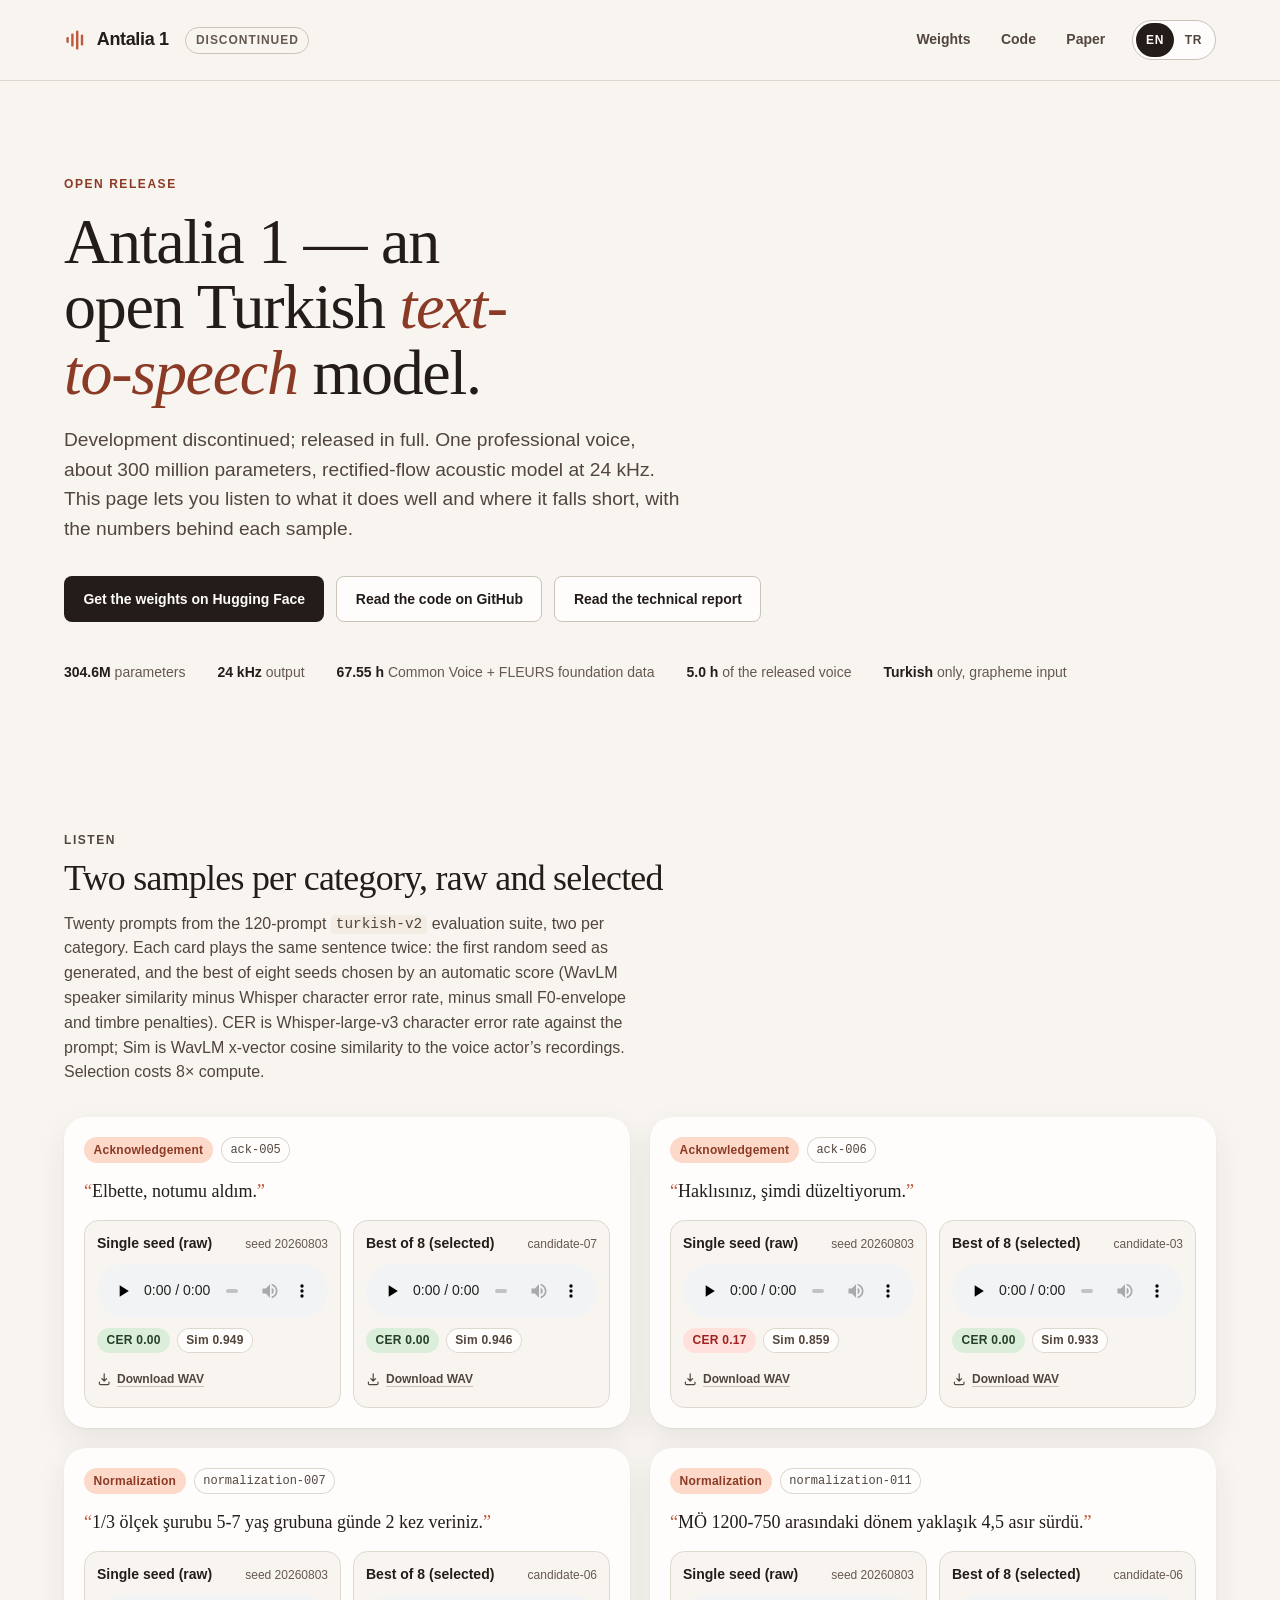
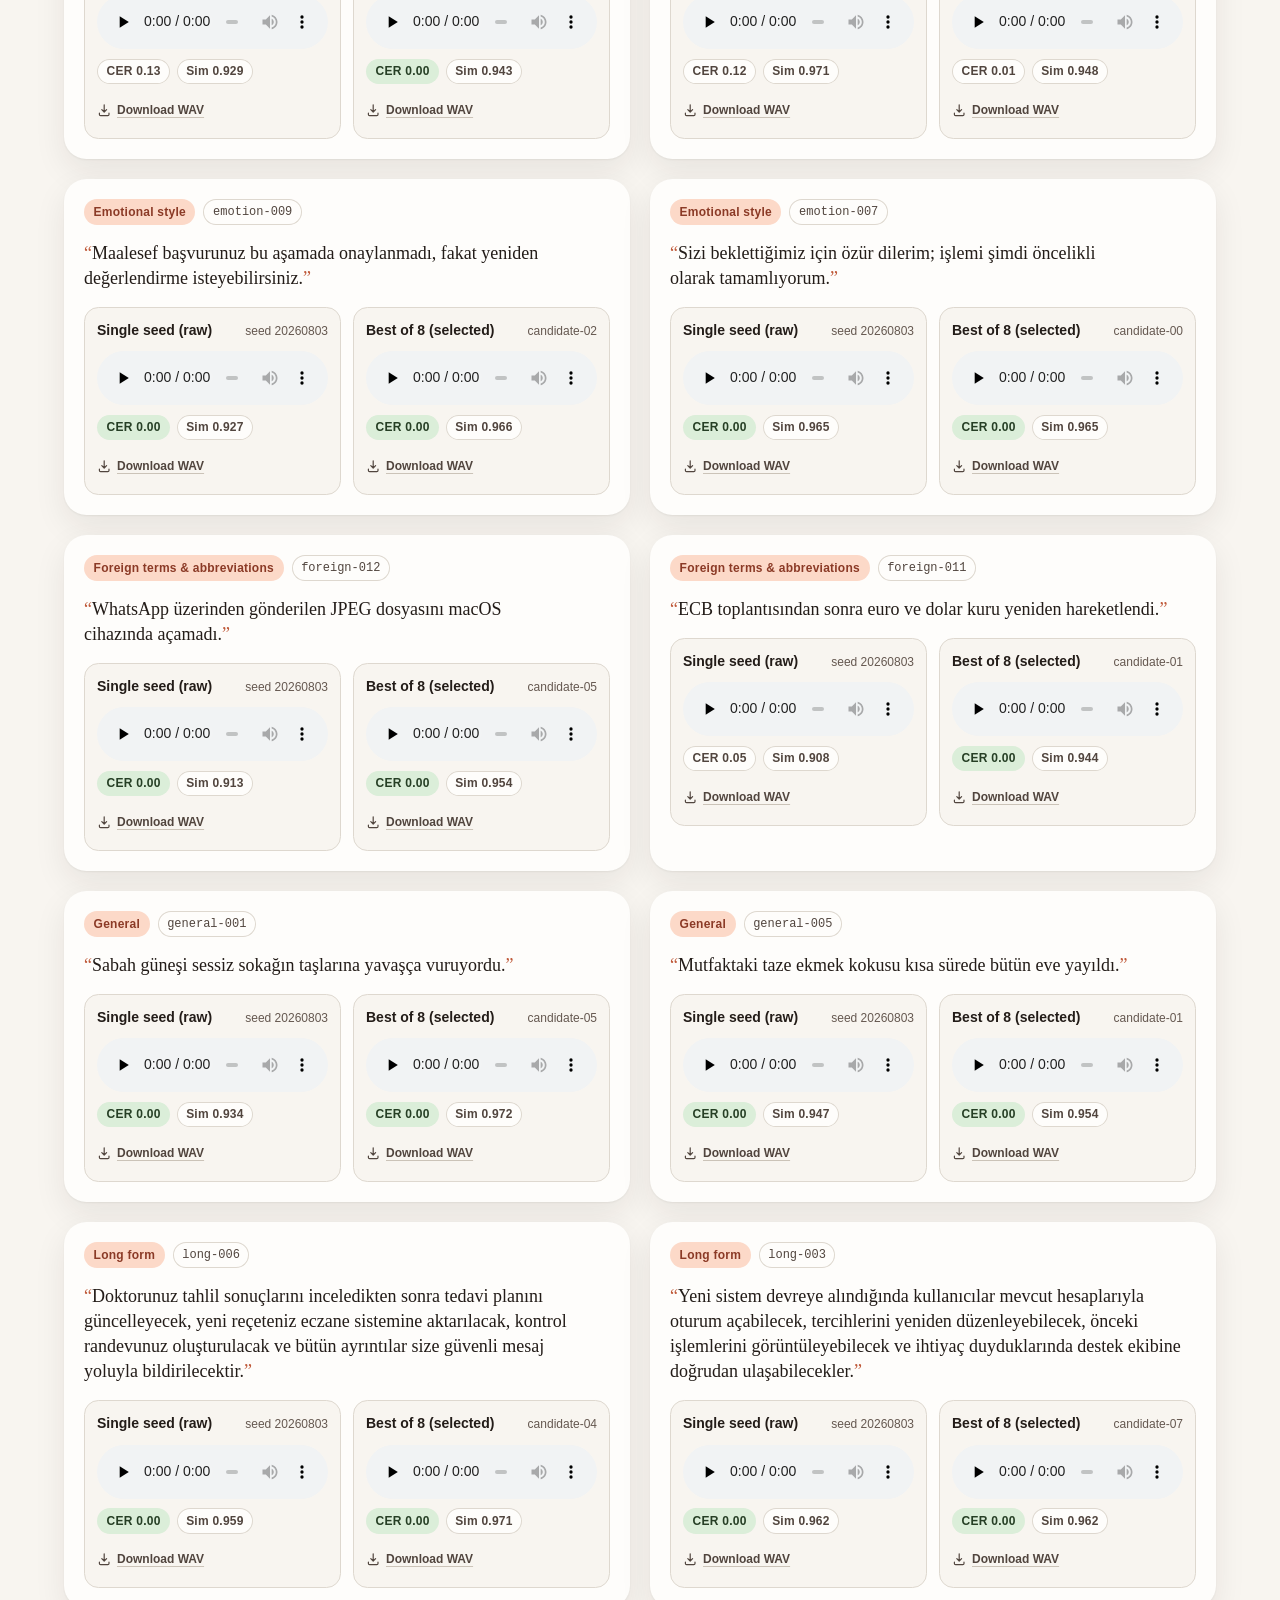
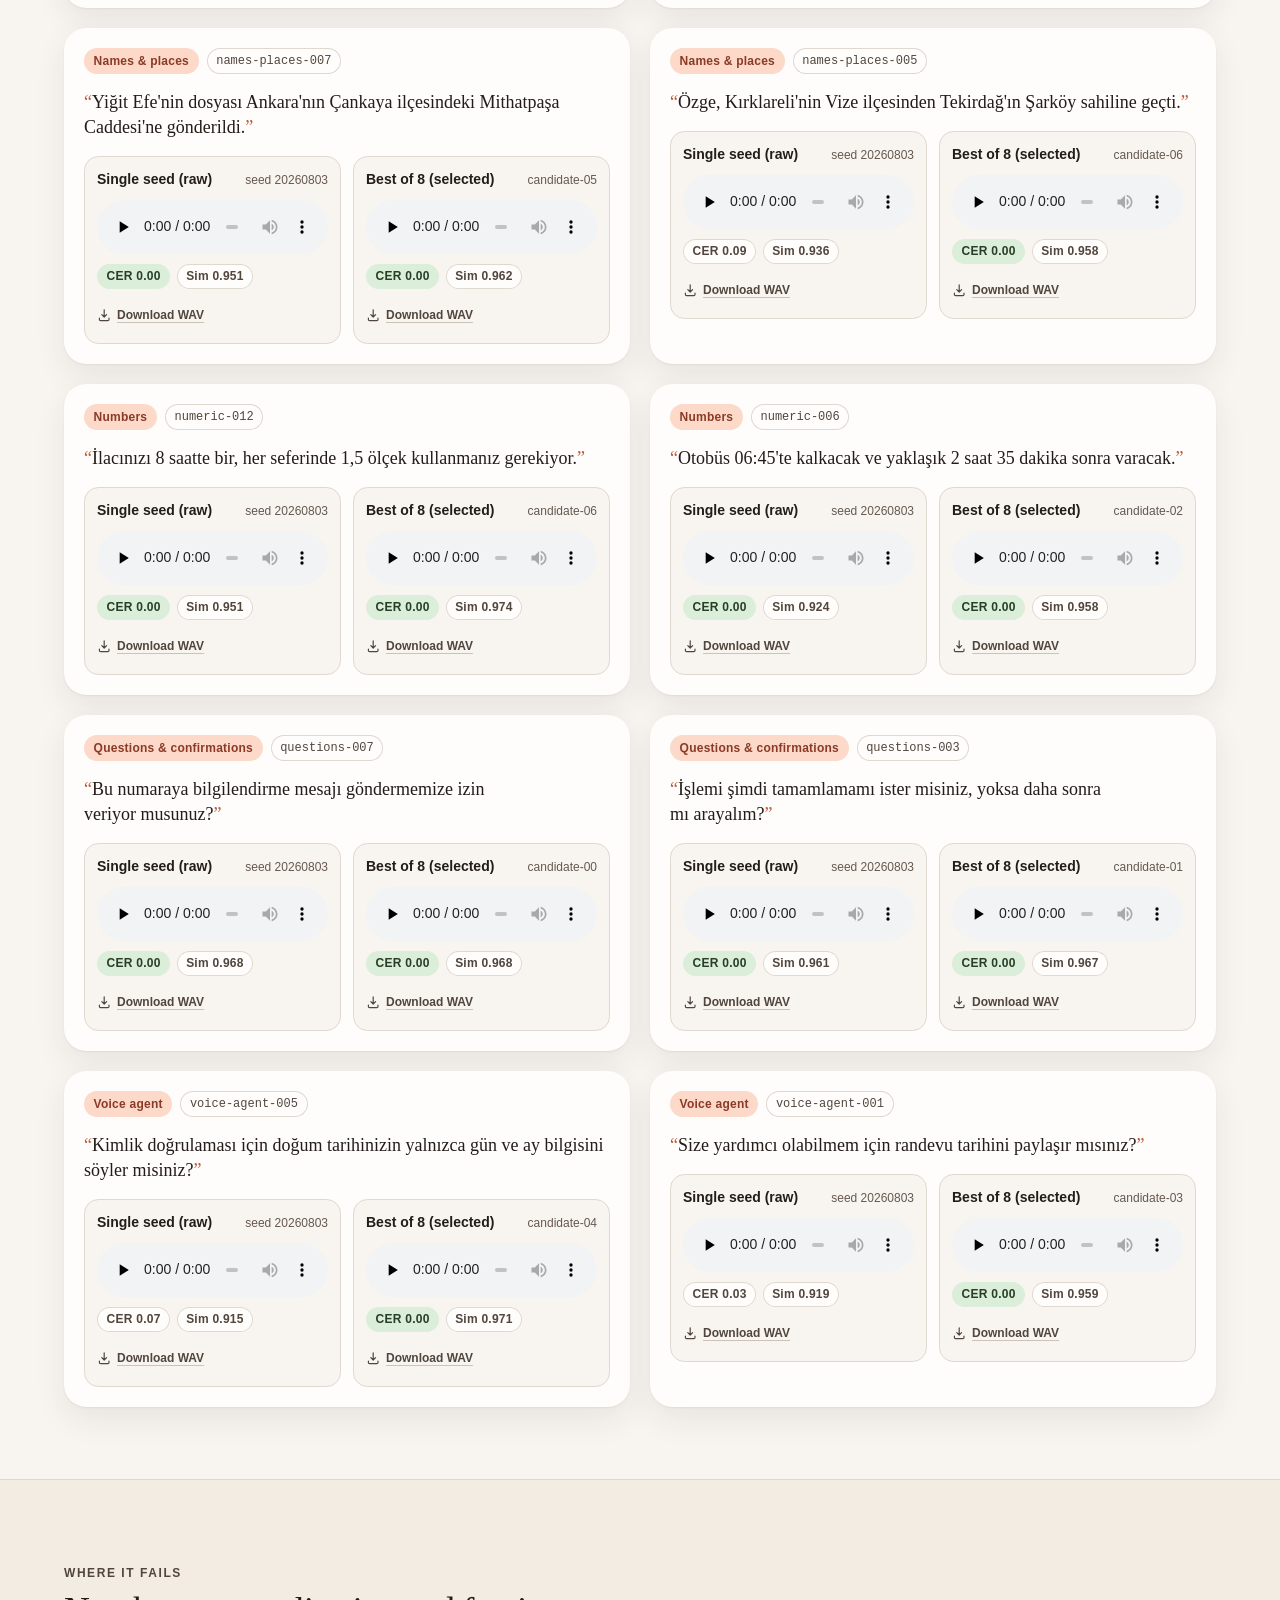
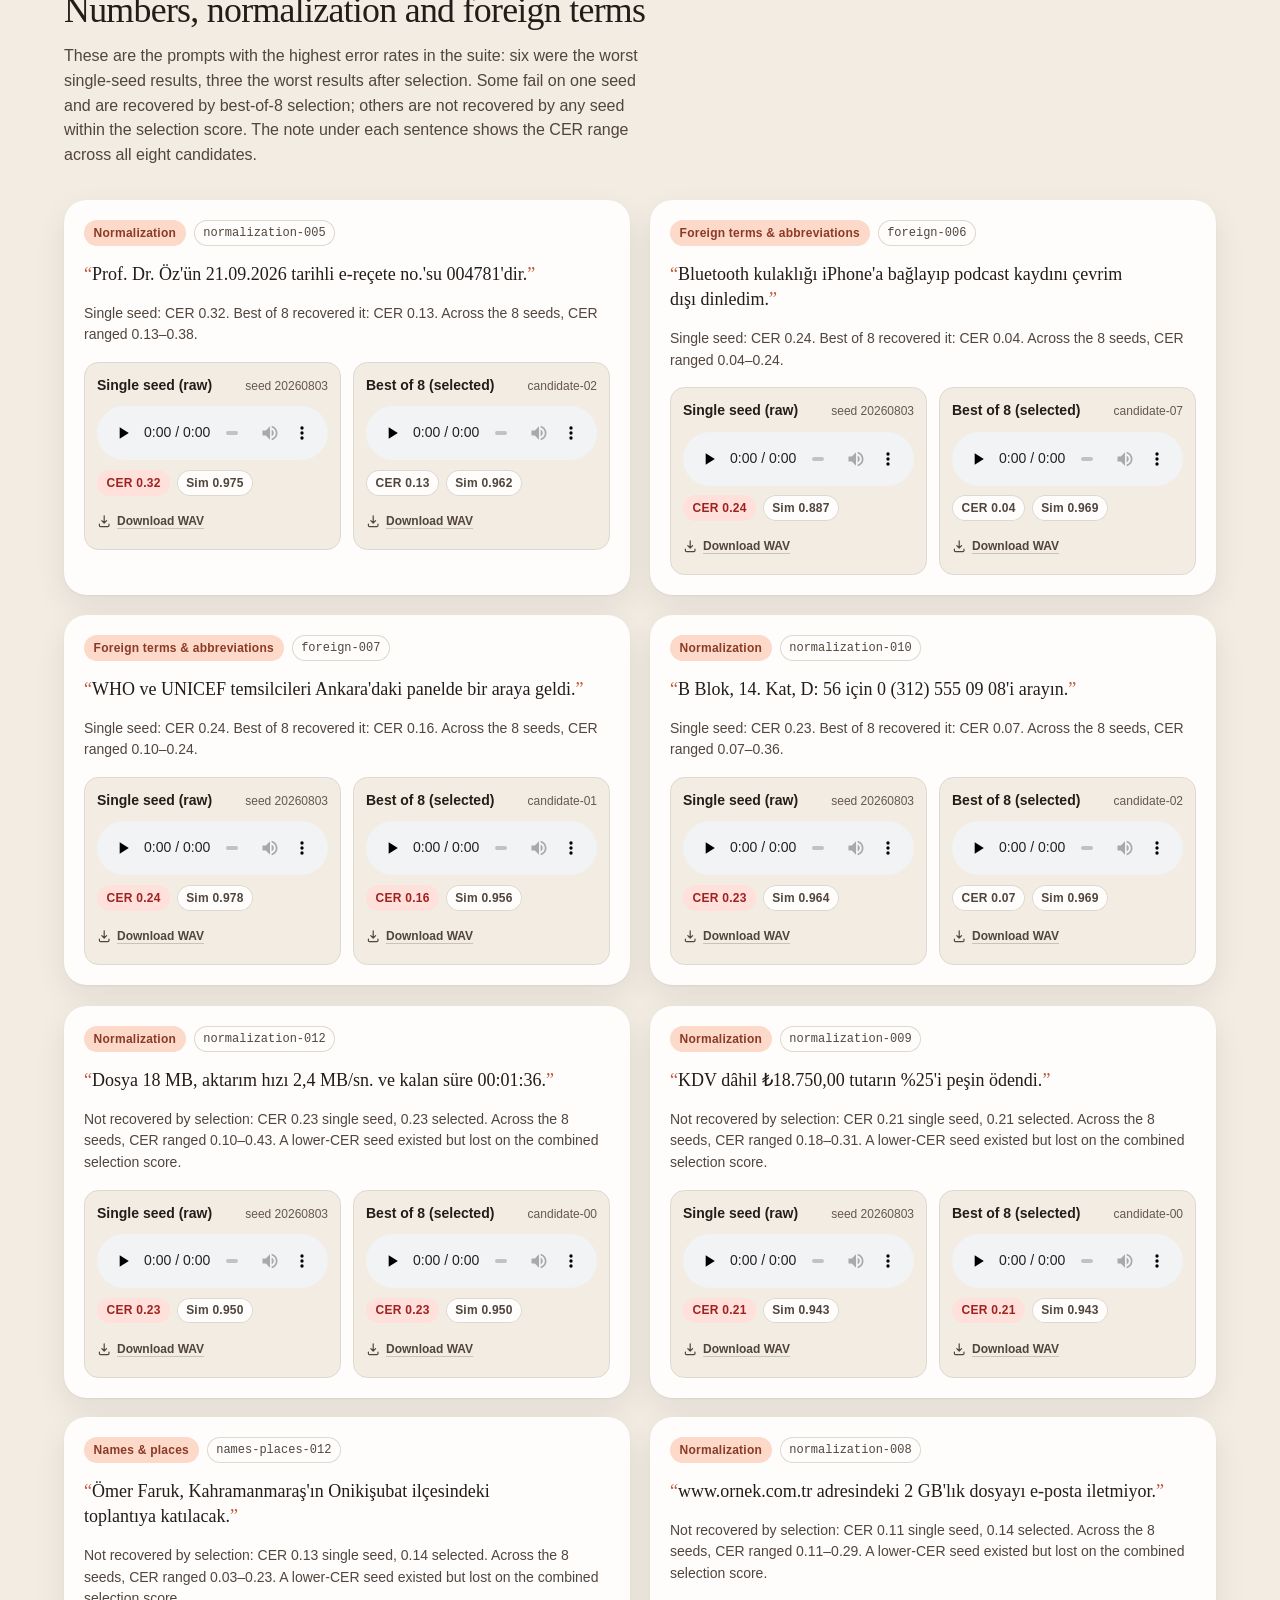
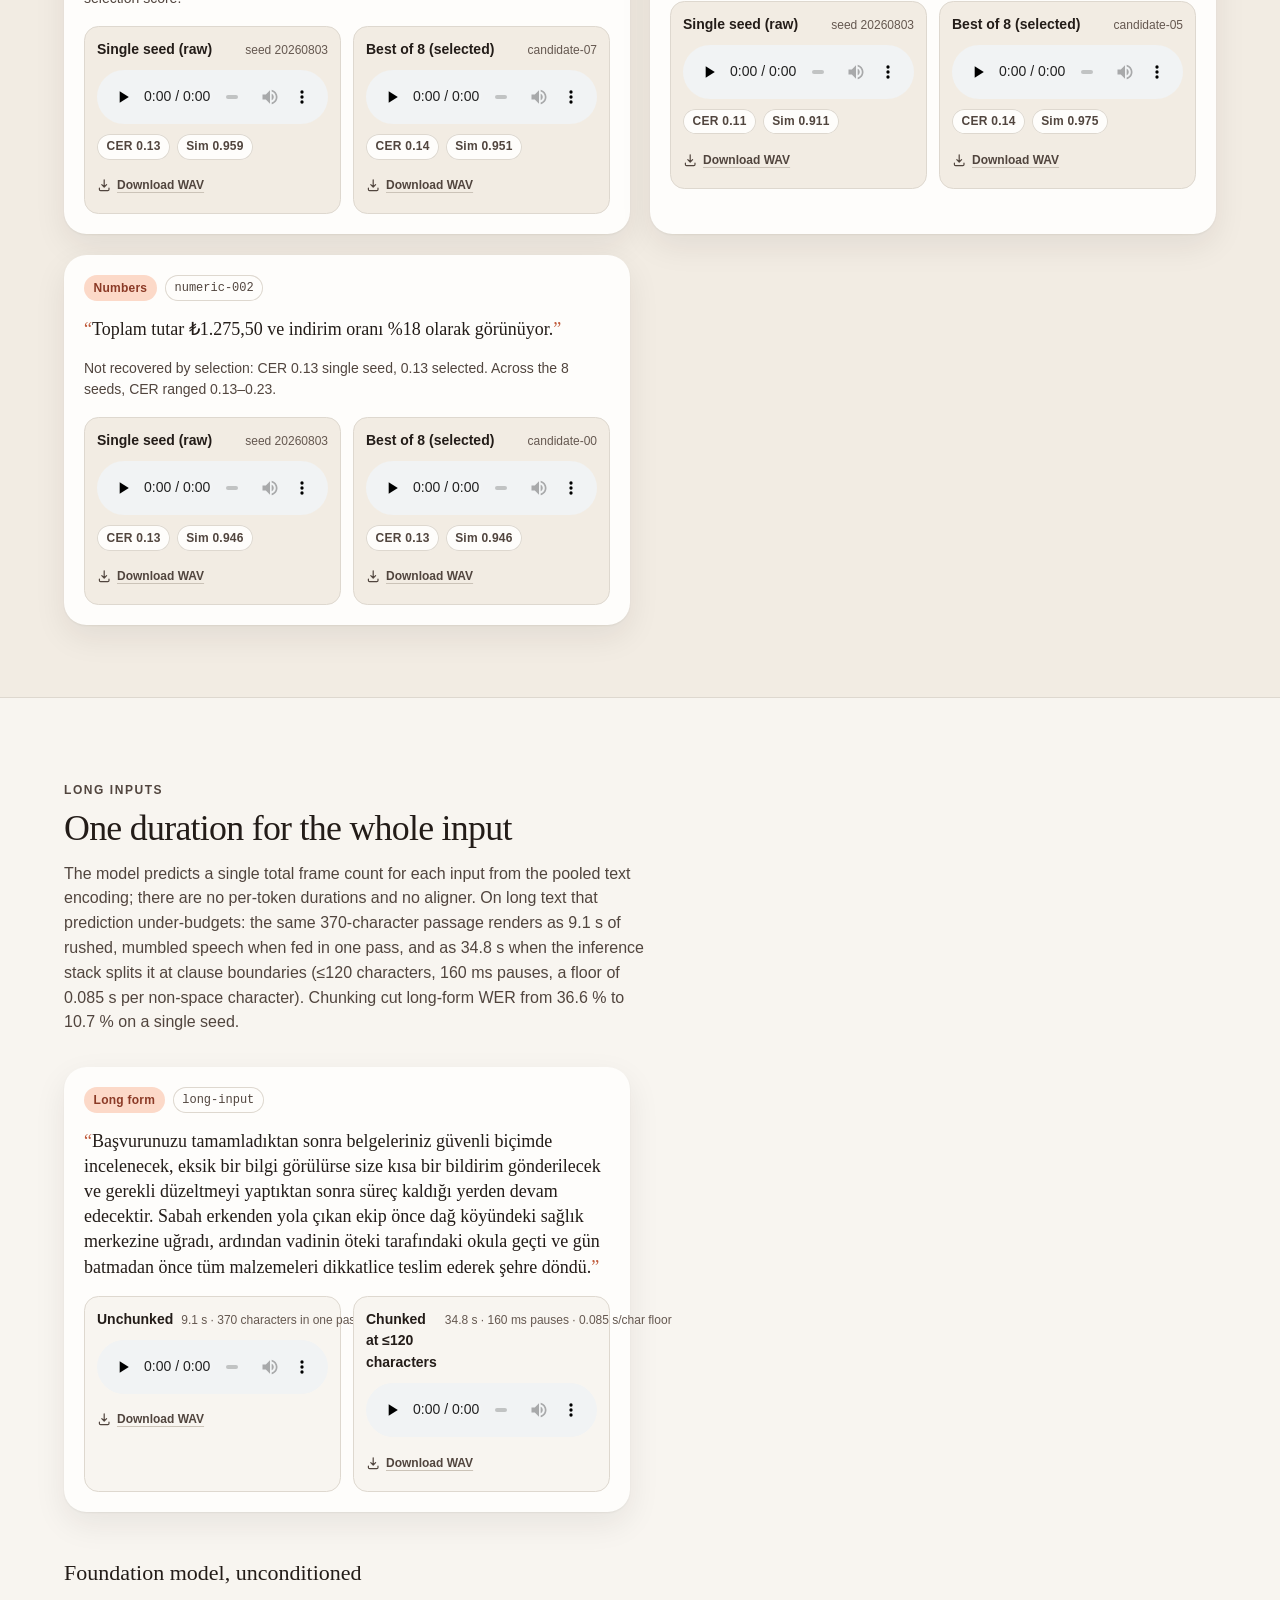
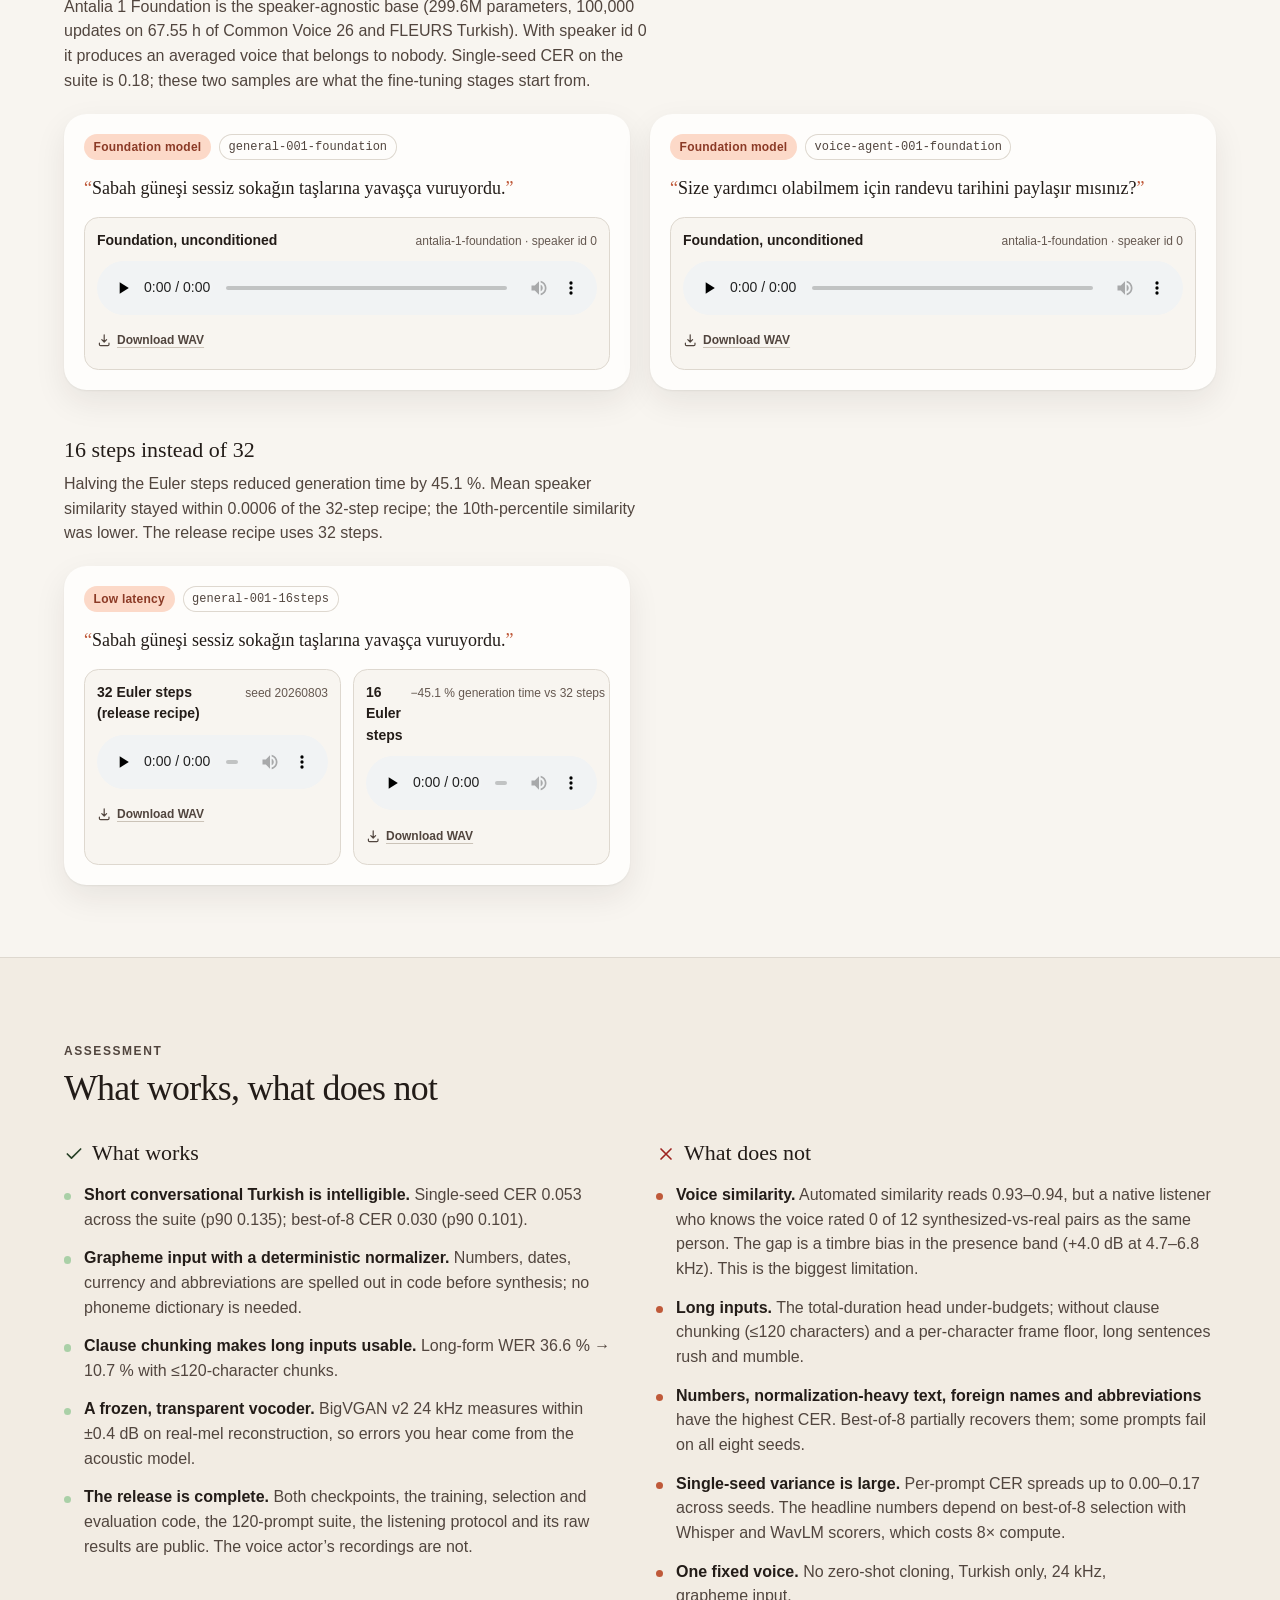
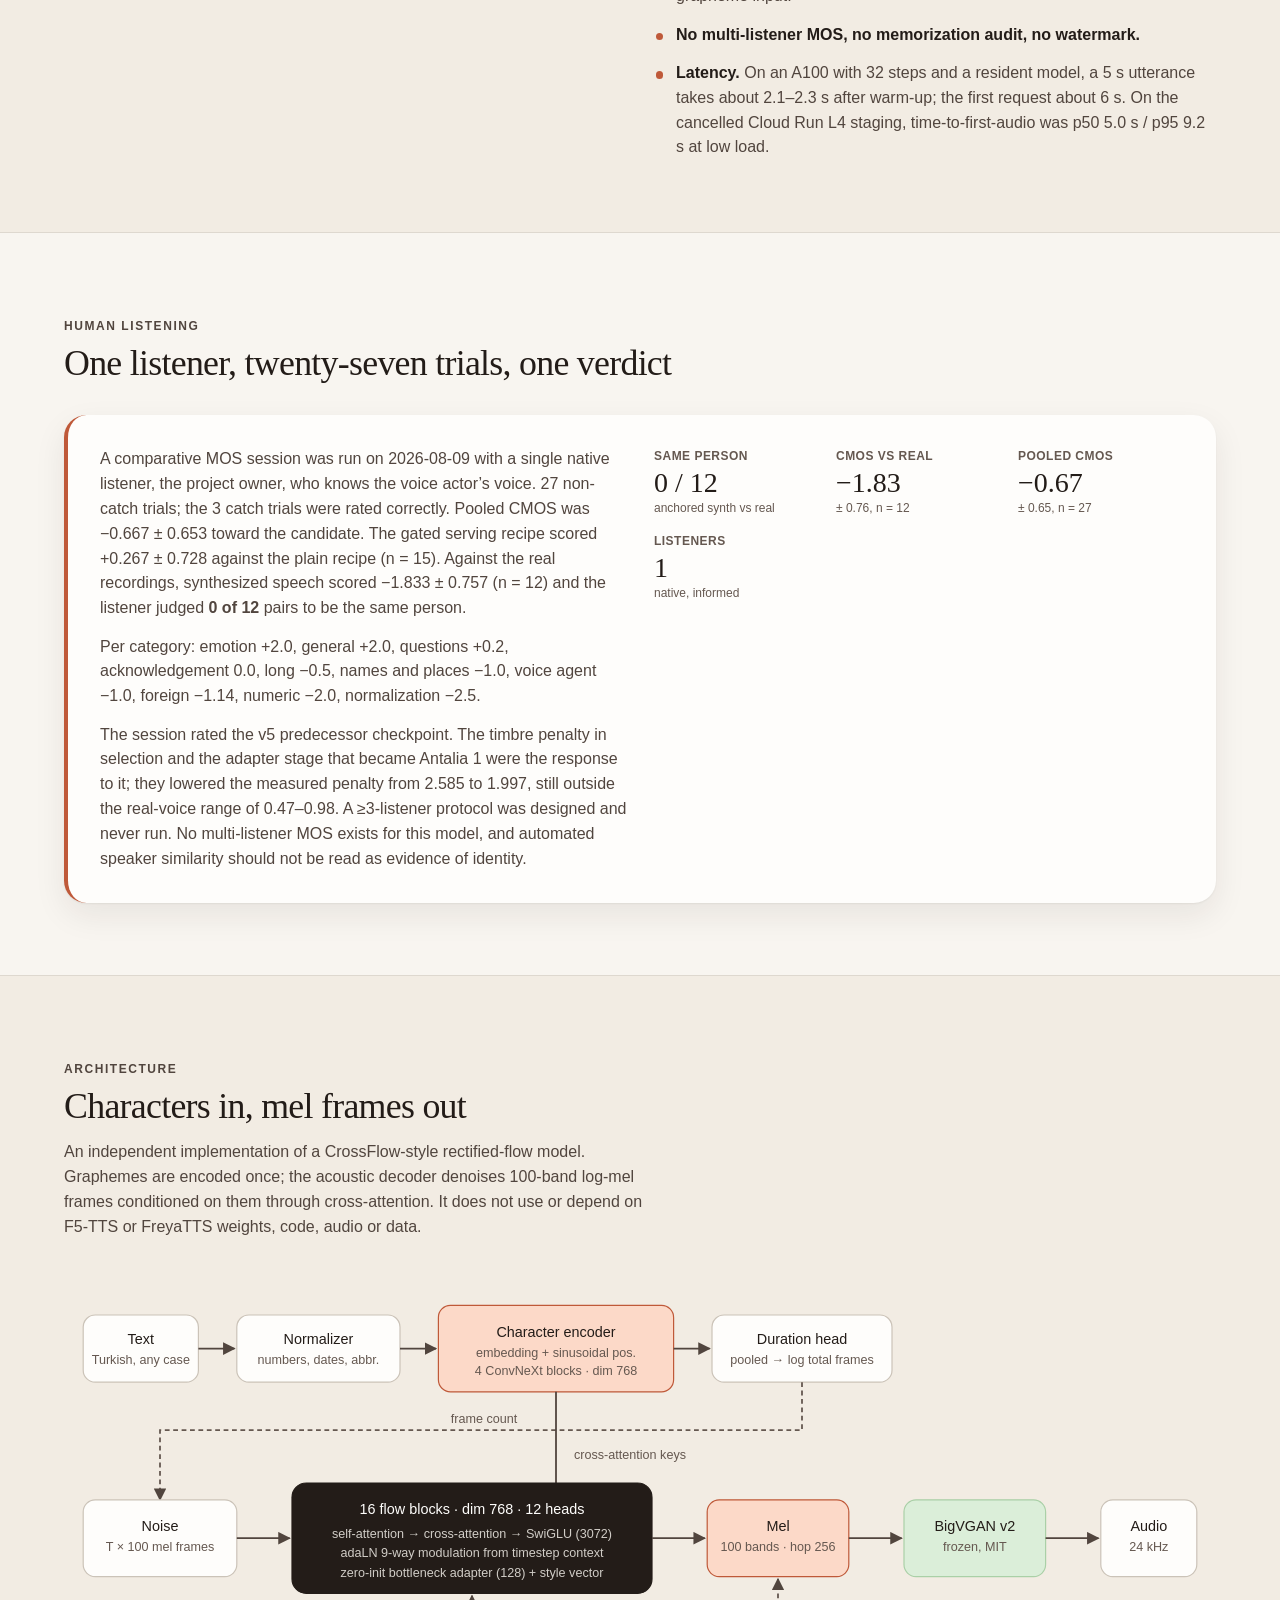
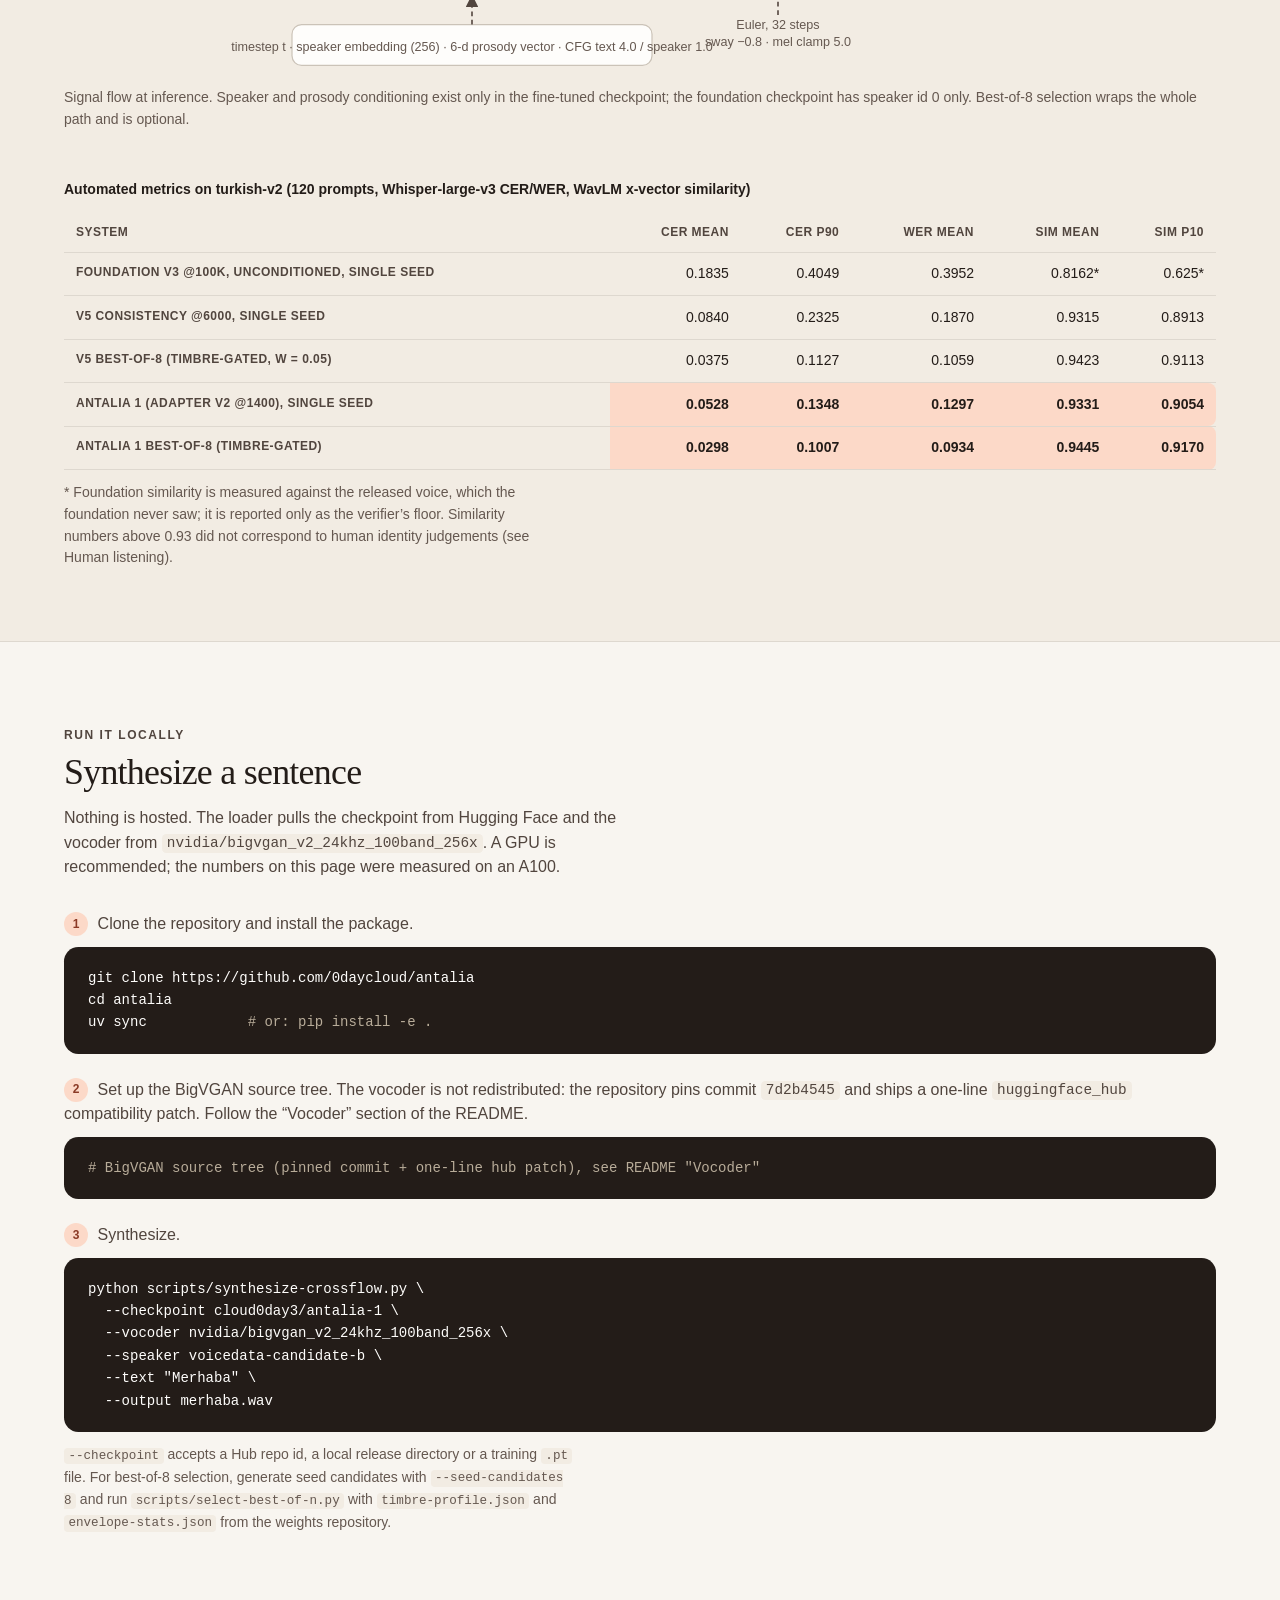
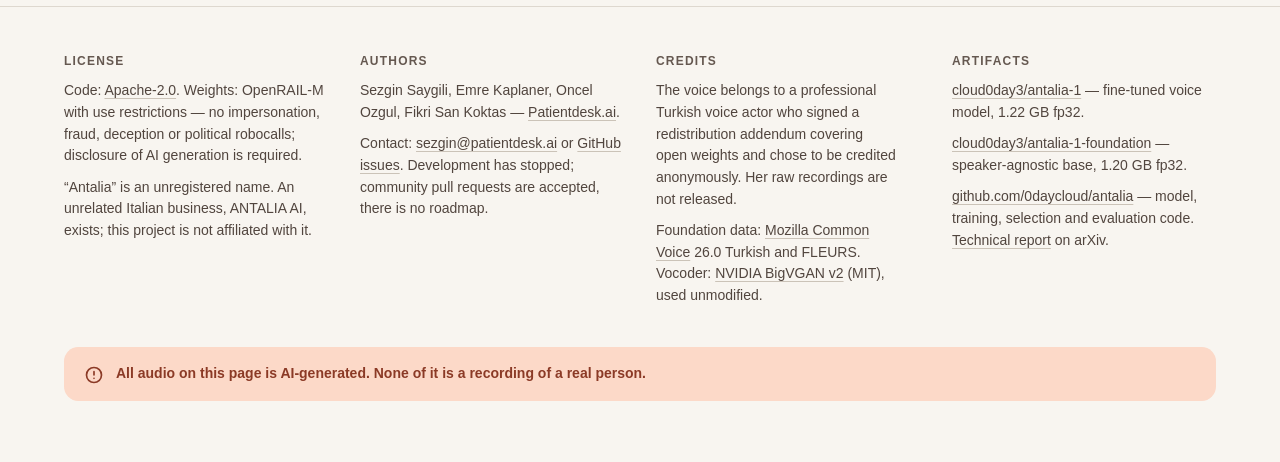
==== site/index.html @ 6d416318 "Add sample gallery site and Pages deployment Static page (English and Turkish) pairing each prompt's" ====
<!doctype html>
<html lang="en">
<head>
  <meta charset="utf-8">
  <meta name="viewport" content="width=device-width, initial-scale=1">
  <meta name="color-scheme" content="light">
  <meta name="theme-color" content="#f6f3ee">
  <title>Antalia 1 — an open Turkish text-to-speech model</title>
  <meta name="description" content="Antalia 1 is an open, single-voice Turkish text-to-speech model (~300M parameters, rectified flow, 24 kHz). Development is discontinued; weights, code and evaluation are released in full.">
  <link rel="alternate" hreflang="en" href="./">
  <link rel="alternate" hreflang="tr" href="tr/">
  <link rel="icon" href="data:image/svg+xml,%3Csvg xmlns='http://www.w3.org/2000/svg' viewBox='0 0 40 40'%3E%3Crect x='4' y='15' width='4' height='10' rx='2' fill='%23a85a3a'/%3E%3Crect x='12' y='9' width='4' height='22' rx='2' fill='%23a85a3a'/%3E%3Crect x='20' y='4' width='4' height='32' rx='2' fill='%23a85a3a'/%3E%3Crect x='28' y='11' width='4' height='18' rx='2' fill='%23a85a3a'/%3E%3C/svg%3E">
  <link rel="stylesheet" href="styles.css">
</head>
<body>
  <a class="skip-link" href="#main">Skip to content</a>

  <header class="site-header">
    <div class="shell header-inner">
      <a class="brand" href="./" aria-label="Antalia 1, home">
        <svg viewBox="0 0 40 40" fill="none" aria-hidden="true">
          <rect x="4" y="15" width="4" height="10" rx="2" fill="currentColor"/>
          <rect x="12" y="9" width="4" height="22" rx="2" fill="currentColor"/>
          <rect x="20" y="4" width="4" height="32" rx="2" fill="currentColor"/>
          <rect x="28" y="11" width="4" height="18" rx="2" fill="currentColor"/>
        </svg>
        <span>Antalia 1</span>
        <span class="brand-status">Discontinued</span>
      </a>
      <nav class="site-nav" aria-label="Project links">
        <a href="https://huggingface.co/cloud0day3/antalia-1">Weights</a>
        <a href="https://github.com/0daycloud/antalia">Code</a>
        <a href="https://arxiv.org/abs/TODO">Paper</a>
        <div class="lang-switch" aria-label="Language">
          <span aria-current="page" lang="en">EN</span>
          <a href="tr/" lang="tr" hreflang="tr" aria-label="Türkçe">TR</a>
        </div>
      </nav>
    </div>
  </header>

  <main id="main" data-gallery="gallery.json" data-audio-base="audio/" data-lang="en">

    <section class="hero shell" aria-labelledby="hero-title">
      <p class="eyebrow">Open release</p>
      <h1 id="hero-title">Antalia 1 — an open Turkish <em>text-to-speech</em> model.</h1>
      <p class="lede">Development discontinued; released in full. One professional voice, about 300 million parameters, rectified-flow acoustic model at 24 kHz. This page lets you listen to what it does well and where it falls short, with the numbers behind each sample.</p>
      <div class="button-row">
        <a class="button button--dark" href="https://huggingface.co/cloud0day3/antalia-1">Get the weights on Hugging Face</a>
        <a class="button button--ghost" href="https://github.com/0daycloud/antalia">Read the code on GitHub</a>
        <a class="button button--ghost" href="https://arxiv.org/abs/TODO">Read the technical report</a>
      </div>
      <ul class="hero-facts" aria-label="Key facts">
        <li><strong>304.6M</strong> parameters</li>
        <li><strong>24 kHz</strong> output</li>
        <li><strong>67.55 h</strong> Common Voice + FLEURS foundation data</li>
        <li><strong>5.0 h</strong> of the released voice</li>
        <li><strong>Turkish</strong> only, grapheme input</li>
      </ul>
    </section>

    <section class="section" id="listen" aria-labelledby="listen-title">
      <div class="shell">
        <div class="section-head">
          <p class="eyebrow">Listen</p>
          <h2 id="listen-title">Two samples per category, raw and selected</h2>
          <p>Twenty prompts from the 120-prompt <code>turkish-v2</code> evaluation suite, two per category. Each card plays the same sentence twice: the first random seed as generated, and the best of eight seeds chosen by an automatic score (WavLM speaker similarity minus Whisper character error rate, minus small F0-envelope and timbre penalties). CER is Whisper-large-v3 character error rate against the prompt; Sim is WavLM x-vector cosine similarity to the voice actor’s recordings. Selection costs 8× compute.</p>
        </div>
        <div class="card-grid" id="showcase-grid" data-gallery-container></div>
      </div>
    </section>

    <section class="section section--tint" id="failures" aria-labelledby="failures-title">
      <div class="shell">
        <div class="section-head">
          <p class="eyebrow">Where it fails</p>
          <h2 id="failures-title">Numbers, normalization and foreign terms</h2>
          <p>These are the prompts with the highest error rates in the suite: six were the worst single-seed results, three the worst results after selection. Some fail on one seed and are recovered by best-of-8 selection; others are not recovered by any seed within the selection score. The note under each sentence shows the CER range across all eight candidates.</p>
        </div>
        <div class="card-grid" id="failures-grid" data-gallery-container></div>
      </div>
    </section>

    <section class="section" id="long-inputs" aria-labelledby="long-title">
      <div class="shell">
        <div class="section-head">
          <p class="eyebrow">Long inputs</p>
          <h2 id="long-title">One duration for the whole input</h2>
          <p>The model predicts a single total frame count for each input from the pooled text encoding; there are no per-token durations and no aligner. On long text that prediction under-budgets: the same 370-character passage renders as 9.1 s of rushed, mumbled speech when fed in one pass, and as 34.8 s when the inference stack splits it at clause boundaries (≤120 characters, 160 ms pauses, a floor of 0.085 s per non-space character). Chunking cut long-form WER from 36.6 % to 10.7 % on a single seed.</p>
        </div>
        <div class="card-grid" id="long-grid" data-gallery-container></div>

        <div class="subsection" id="foundation">
          <h3>Foundation model, unconditioned</h3>
          <p>Antalia 1 Foundation is the speaker-agnostic base (299.6M parameters, 100,000 updates on 67.55 h of Common Voice 26 and FLEURS Turkish). With speaker id 0 it produces an averaged voice that belongs to nobody. Single-seed CER on the suite is 0.18; these two samples are what the fine-tuning stages start from.</p>
          <div class="card-grid" id="foundation-grid" data-gallery-container></div>
        </div>

        <div class="subsection" id="steps">
          <h3>16 steps instead of 32</h3>
          <p>Halving the Euler steps reduced generation time by 45.1 %. Mean speaker similarity stayed within 0.0006 of the 32-step recipe; the 10th-percentile similarity was lower. The release recipe uses 32 steps.</p>
          <div class="card-grid" id="steps-grid" data-gallery-container></div>
        </div>
      </div>
    </section>

    <section class="section section--tint" id="works" aria-labelledby="works-title">
      <div class="shell">
        <div class="section-head">
          <p class="eyebrow">Assessment</p>
          <h2 id="works-title">What works, what does not</h2>
        </div>
        <div class="columns columns--works">
          <div>
            <h3 class="h3-good"><svg viewBox="0 0 24 24" fill="none" stroke="currentColor" stroke-width="2" stroke-linecap="round" stroke-linejoin="round" aria-hidden="true"><path d="M20 6 9 17l-5-5"/></svg>What works</h3>
            <ul class="fact-list fact-list--good">
              <li><strong>Short conversational Turkish is intelligible.</strong> Single-seed CER 0.053 across the suite (p90 0.135); best-of-8 CER 0.030 (p90 0.101).</li>
              <li><strong>Grapheme input with a deterministic normalizer.</strong> Numbers, dates, currency and abbreviations are spelled out in code before synthesis; no phoneme dictionary is needed.</li>
              <li><strong>Clause chunking makes long inputs usable.</strong> Long-form WER 36.6 % → 10.7 % with ≤120-character chunks.</li>
              <li><strong>A frozen, transparent vocoder.</strong> BigVGAN v2 24 kHz measures within ±0.4 dB on real-mel reconstruction, so errors you hear come from the acoustic model.</li>
              <li><strong>The release is complete.</strong> Both checkpoints, the training, selection and evaluation code, the 120-prompt suite, the listening protocol and its raw results are public. The voice actor’s recordings are not.</li>
            </ul>
          </div>
          <div>
            <h3 class="h3-bad"><svg viewBox="0 0 24 24" fill="none" stroke="currentColor" stroke-width="2" stroke-linecap="round" stroke-linejoin="round" aria-hidden="true"><path d="M18 6 6 18M6 6l12 12"/></svg>What does not</h3>
            <ul class="fact-list fact-list--bad">
              <li><strong>Voice similarity.</strong> Automated similarity reads 0.93–0.94, but a native listener who knows the voice rated 0 of 12 synthesized-vs-real pairs as the same person. The gap is a timbre bias in the presence band (+4.0 dB at 4.7–6.8 kHz). This is the biggest limitation.</li>
              <li><strong>Long inputs.</strong> The total-duration head under-budgets; without clause chunking (≤120 characters) and a per-character frame floor, long sentences rush and mumble.</li>
              <li><strong>Numbers, normalization-heavy text, foreign names and abbreviations</strong> have the highest CER. Best-of-8 partially recovers them; some prompts fail on all eight seeds.</li>
              <li><strong>Single-seed variance is large.</strong> Per-prompt CER spreads up to 0.00–0.17 across seeds. The headline numbers depend on best-of-8 selection with Whisper and WavLM scorers, which costs 8× compute.</li>
              <li><strong>One fixed voice.</strong> No zero-shot cloning, Turkish only, 24 kHz, grapheme input.</li>
              <li><strong>No multi-listener MOS, no memorization audit, no watermark.</strong></li>
              <li><strong>Latency.</strong> On an A100 with 32 steps and a resident model, a 5 s utterance takes about 2.1–2.3 s after warm-up; the first request about 6 s. On the cancelled Cloud Run L4 staging, time-to-first-audio was p50 5.0 s / p95 9.2 s at low load.</li>
            </ul>
          </div>
        </div>
      </div>
    </section>

    <section class="section" id="listening" aria-labelledby="listening-title">
      <div class="shell">
        <div class="section-head">
          <p class="eyebrow">Human listening</p>
          <h2 id="listening-title">One listener, twenty-seven trials, one verdict</h2>
        </div>
        <div class="callout">
          <div>
            <p>A comparative MOS session was run on 2026-08-09 with a single native listener, the project owner, who knows the voice actor’s voice. 27 non-catch trials; the 3 catch trials were rated correctly. Pooled CMOS was −0.667 ± 0.653 toward the candidate. The gated serving recipe scored +0.267 ± 0.728 against the plain recipe (n = 15). Against the real recordings, synthesized speech scored −1.833 ± 0.757 (n = 12) and the listener judged <strong>0 of 12</strong> pairs to be the same person.</p>
            <p>Per category: emotion +2.0, general +2.0, questions +0.2, acknowledgement 0.0, long −0.5, names and places −1.0, voice agent −1.0, foreign −1.14, numeric −2.0, normalization −2.5.</p>
            <p>The session rated the v5 predecessor checkpoint. The timbre penalty in selection and the adapter stage that became Antalia 1 were the response to it; they lowered the measured penalty from 2.585 to 1.997, still outside the real-voice range of 0.47–0.98. A ≥3-listener protocol was designed and never run. No multi-listener MOS exists for this model, and automated speaker similarity should not be read as evidence of identity.</p>
          </div>
          <dl class="stat-grid">
            <div class="stat"><dt>Same person</dt><dd>0 / 12<small>anchored synth vs real</small></dd></div>
            <div class="stat"><dt>CMOS vs real</dt><dd>−1.83<small>± 0.76, n = 12</small></dd></div>
            <div class="stat"><dt>Pooled CMOS</dt><dd>−0.67<small>± 0.65, n = 27</small></dd></div>
            <div class="stat"><dt>Listeners</dt><dd>1<small>native, informed</small></dd></div>
          </dl>
        </div>
      </div>
    </section>

    <section class="section section--tint" id="architecture" aria-labelledby="arch-title">
      <div class="shell">
        <div class="section-head">
          <p class="eyebrow">Architecture</p>
          <h2 id="arch-title">Characters in, mel frames out</h2>
          <p>An independent implementation of a CrossFlow-style rectified-flow model. Graphemes are encoded once; the acoustic decoder denoises 100-band log-mel frames conditioned on them through cross-attention. It does not use or depend on F5-TTS or FreyaTTS weights, code, audio or data.</p>
        </div>

        <figure class="diagram" aria-labelledby="diagram-caption">
          <svg viewBox="0 0 960 330" role="img" aria-labelledby="diagram-title diagram-desc">
            <title id="diagram-title">Antalia 1 signal flow</title>
            <desc id="diagram-desc">Text goes through a Turkish normalizer into a character encoder with four ConvNeXt blocks. The encoder feeds a duration head that predicts the total frame count, and provides cross-attention keys to 16 flow blocks. Noise frames plus the text conditioning pass through the flow blocks, each with self-attention, cross-attention, a SwiGLU feed-forward, adaLN modulation from the timestep and speaker context, and a residual adapter. The output is a 100-band mel spectrogram, converted by BigVGAN v2 to a 24 kHz waveform.</desc>
            <defs>
              <marker id="arrowhead" viewBox="0 0 10 10" refX="9" refY="5" markerWidth="7" markerHeight="7" orient="auto-start-reverse">
                <path d="M0 0 10 5 0 10z" fill="currentColor" style="fill: oklch(0.4 0.02 52)"/>
              </marker>
            </defs>

            <!-- Row 1: text path -->
            <rect class="box" x="16" y="30" width="96" height="56" rx="10"/>
            <text x="64" y="54" text-anchor="middle">Text</text>
            <text x="64" y="71" text-anchor="middle" class="small">Turkish, any case</text>

            <path class="arrow" d="M112 58h30"/>

            <rect class="box" x="144" y="30" width="136" height="56" rx="10"/>
            <text x="212" y="54" text-anchor="middle">Normalizer</text>
            <text x="212" y="71" text-anchor="middle" class="small">numbers, dates, abbr.</text>

            <path class="arrow" d="M280 58h30"/>

            <rect class="box box--accent" x="312" y="22" width="196" height="72" rx="10"/>
            <text x="410" y="48" text-anchor="middle">Character encoder</text>
            <text x="410" y="65" text-anchor="middle" class="small">embedding + sinusoidal pos.</text>
            <text x="410" y="80" text-anchor="middle" class="small">4 ConvNeXt blocks · dim 768</text>

            <path class="arrow" d="M508 58h30"/>

            <rect class="box" x="540" y="30" width="150" height="56" rx="10"/>
            <text x="615" y="54" text-anchor="middle">Duration head</text>
            <text x="615" y="71" text-anchor="middle" class="small">pooled → log total frames</text>

            <!-- duration → noise frames -->
            <path class="arrow arrow--dashed" d="M615 86v40H80v58"/>
            <text x="350" y="120" text-anchor="middle" class="small">frame count</text>

            <!-- cross-attention from encoder to flow blocks -->
            <path class="arrow" d="M410 94v112"/>
            <text x="425" y="150" class="small">cross-attention keys</text>

            <!-- Row 2: acoustic path -->
            <rect class="box" x="16" y="184" width="128" height="64" rx="10"/>
            <text x="80" y="210" text-anchor="middle">Noise</text>
            <text x="80" y="227" text-anchor="middle" class="small">T × 100 mel frames</text>

            <path class="arrow" d="M144 216h44"/>

            <rect class="box box--ink" x="190" y="170" width="300" height="92" rx="12"/>
            <text x="340" y="196" text-anchor="middle" class="on-ink">16 flow blocks · dim 768 · 12 heads</text>
            <text x="340" y="216" text-anchor="middle" class="on-ink small">self-attention → cross-attention → SwiGLU (3072)</text>
            <text x="340" y="232" text-anchor="middle" class="on-ink small">adaLN 9-way modulation from timestep context</text>
            <text x="340" y="248" text-anchor="middle" class="on-ink small">zero-init bottleneck adapter (128) + style vector</text>

            <path class="arrow" d="M490 216h44"/>

            <rect class="box box--accent" x="536" y="184" width="118" height="64" rx="10"/>
            <text x="595" y="210" text-anchor="middle">Mel</text>
            <text x="595" y="227" text-anchor="middle" class="small">100 bands · hop 256</text>

            <path class="arrow" d="M654 216h44"/>

            <rect class="box box--sage" x="700" y="184" width="118" height="64" rx="10"/>
            <text x="759" y="210" text-anchor="middle">BigVGAN v2</text>
            <text x="759" y="227" text-anchor="middle" class="small">frozen, MIT</text>

            <path class="arrow" d="M818 216h44"/>

            <rect class="box" x="864" y="184" width="80" height="64" rx="10"/>
            <text x="904" y="210" text-anchor="middle">Audio</text>
            <text x="904" y="227" text-anchor="middle" class="small">24 kHz</text>

            <!-- conditioning into adaLN -->
            <rect class="box" x="190" y="288" width="300" height="34" rx="8"/>
            <text x="340" y="310" text-anchor="middle" class="small">timestep t · speaker embedding (256) · 6-d prosody vector · CFG text 4.0 / speaker 1.0</text>
            <path class="arrow arrow--dashed" d="M340 288v-24"/>

            <!-- solver note -->
            <text x="595" y="292" text-anchor="middle" class="small">Euler, 32 steps</text>
            <text x="595" y="306" text-anchor="middle" class="small">sway −0.8 · mel clamp 5.0</text>
            <path class="arrow arrow--dashed" d="M595 280v-30"/>
          </svg>
          <figcaption id="diagram-caption" class="diagram-caption">Signal flow at inference. Speaker and prosody conditioning exist only in the fine-tuned checkpoint; the foundation checkpoint has speaker id 0 only. Best-of-8 selection wraps the whole path and is optional.</figcaption>
        </figure>

        <div class="table-wrap">
          <table>
            <caption>Automated metrics on turkish-v2 (120 prompts, Whisper-large-v3 CER/WER, WavLM x-vector similarity)</caption>
            <thead>
              <tr>
                <th scope="col">System</th>
                <th scope="col" class="num">CER mean</th>
                <th scope="col" class="num">CER p90</th>
                <th scope="col" class="num">WER mean</th>
                <th scope="col" class="num">Sim mean</th>
                <th scope="col" class="num">Sim p10</th>
              </tr>
            </thead>
            <tbody>
              <tr>
                <th scope="row">Foundation v3 @100k, unconditioned, single seed</th>
                <td class="num">0.1835</td><td class="num">0.4049</td><td class="num">0.3952</td><td class="num">0.8162*</td><td class="num">0.625*</td>
              </tr>
              <tr>
                <th scope="row">v5 consistency @6000, single seed</th>
                <td class="num">0.0840</td><td class="num">0.2325</td><td class="num">0.1870</td><td class="num">0.9315</td><td class="num">0.8913</td>
              </tr>
              <tr>
                <th scope="row">v5 best-of-8 (timbre-gated, w = 0.05)</th>
                <td class="num">0.0375</td><td class="num">0.1127</td><td class="num">0.1059</td><td class="num">0.9423</td><td class="num">0.9113</td>
              </tr>
              <tr class="is-release">
                <th scope="row">Antalia 1 (adapter v2 @1400), single seed</th>
                <td class="num">0.0528</td><td class="num">0.1348</td><td class="num">0.1297</td><td class="num">0.9331</td><td class="num">0.9054</td>
              </tr>
              <tr class="is-release">
                <th scope="row">Antalia 1 best-of-8 (timbre-gated)</th>
                <td class="num">0.0298</td><td class="num">0.1007</td><td class="num">0.0934</td><td class="num">0.9445</td><td class="num">0.9170</td>
              </tr>
            </tbody>
          </table>
          <p class="table-note">* Foundation similarity is measured against the released voice, which the foundation never saw; it is reported only as the verifier’s floor. Similarity numbers above 0.93 did not correspond to human identity judgements (see Human listening).</p>
        </div>
      </div>
    </section>

    <section class="section" id="run" aria-labelledby="run-title">
      <div class="shell">
        <div class="section-head">
          <p class="eyebrow">Run it locally</p>
          <h2 id="run-title">Synthesize a sentence</h2>
          <p>Nothing is hosted. The loader pulls the checkpoint from Hugging Face and the vocoder from <code>nvidia/bigvgan_v2_24khz_100band_256x</code>. A GPU is recommended; the numbers on this page were measured on an A100.</p>
        </div>
        <ol class="run-steps">
          <li>
            <p>Clone the repository and install the package.</p>
<pre><code>git clone https://github.com/0daycloud/antalia
cd antalia
uv sync            <span class="cm"># or: pip install -e .</span></code></pre>
          </li>
          <li>
            <p>Set up the BigVGAN source tree. The vocoder is not redistributed: the repository pins commit <code>7d2b4545</code> and ships a one-line <code>huggingface_hub</code> compatibility patch. Follow the “Vocoder” section of the README.</p>
<pre><code><span class="cm"># BigVGAN source tree (pinned commit + one-line hub patch), see README "Vocoder"</span></code></pre>
          </li>
          <li>
            <p>Synthesize.</p>
<pre><code>python scripts/synthesize-crossflow.py \
  --checkpoint cloud0day3/antalia-1 \
  --vocoder nvidia/bigvgan_v2_24khz_100band_256x \
  --speaker voicedata-candidate-b \
  --text "Merhaba" \
  --output merhaba.wav</code></pre>
          </li>
        </ol>
        <p class="table-note"><code>--checkpoint</code> accepts a Hub repo id, a local release directory or a training <code>.pt</code> file. For best-of-8 selection, generate seed candidates with <code>--seed-candidates 8</code> and run <code>scripts/select-best-of-n.py</code> with <code>timbre-profile.json</code> and <code>envelope-stats.json</code> from the weights repository.</p>
      </div>
    </section>
  </main>

  <footer class="site-footer">
    <div class="shell">
      <div class="footer-grid">
        <div>
          <h2>License</h2>
          <p>Code: <a href="https://github.com/0daycloud/antalia">Apache-2.0</a>. Weights: OpenRAIL-M with use restrictions — no impersonation, fraud, deception or political robocalls; disclosure of AI generation is required.</p>
          <p>“Antalia” is an unregistered name. An unrelated Italian business, ANTALIA AI, exists; this project is not affiliated with it.</p>
        </div>
        <div>
          <h2>Authors</h2>
          <p>Sezgin Saygili, Emre Kaplaner, Oncel Ozgul, Fikri San Koktas — <a href="https://patientdesk.ai">Patientdesk.ai</a>.</p>
          <p>Contact: <a href="mailto:sezgin@patientdesk.ai">sezgin@patientdesk.ai</a> or <a href="https://github.com/0daycloud/antalia/issues">GitHub issues</a>. Development has stopped; community pull requests are accepted, there is no roadmap.</p>
        </div>
        <div>
          <h2>Credits</h2>
          <p>The voice belongs to a professional Turkish voice actor who signed a redistribution addendum covering open weights and chose to be credited anonymously. Her raw recordings are not released.</p>
          <p>Foundation data: <a href="https://commonvoice.mozilla.org/">Mozilla Common Voice</a> 26.0 Turkish and FLEURS. Vocoder: <a href="https://huggingface.co/nvidia/bigvgan_v2_24khz_100band_256x">NVIDIA BigVGAN v2</a> (MIT), used unmodified.</p>
        </div>
        <div>
          <h2>Artifacts</h2>
          <p><a href="https://huggingface.co/cloud0day3/antalia-1">cloud0day3/antalia-1</a> — fine-tuned voice model, 1.22 GB fp32.</p>
          <p><a href="https://huggingface.co/cloud0day3/antalia-1-foundation">cloud0day3/antalia-1-foundation</a> — speaker-agnostic base, 1.20 GB fp32.</p>
          <p><a href="https://github.com/0daycloud/antalia">github.com/0daycloud/antalia</a> — model, training, selection and evaluation code. <a href="https://arxiv.org/abs/TODO">Technical report</a> on arXiv.</p>
        </div>
      </div>
      <div class="disclosure">
        <svg viewBox="0 0 24 24" fill="none" stroke="currentColor" stroke-width="2" stroke-linecap="round" stroke-linejoin="round" aria-hidden="true"><circle cx="12" cy="12" r="9"/><path d="M12 8v4m0 4h.01"/></svg>
        <p>All audio on this page is AI-generated. None of it is a recording of a real person.</p>
      </div>
    </div>
  </footer>

  <script src="app.js" defer></script>
</body>
</html>
---- site/styles.css ----
/* Antalia 1 showcase — static, no build step. Tokens re-expressed from the product palette. */

*, *::before, *::after { box-sizing: border-box; }
* { margin: 0; }

:root {
  --bg: oklch(0.972 0.008 85);
  --bg-deep: oklch(0.945 0.014 82);
  --surface: oklch(0.995 0.003 85);
  --ink: oklch(0.235 0.014 55);
  --ink-soft: oklch(0.4 0.02 52);
  --muted: oklch(0.47 0.022 52);
  --line: oklch(0.885 0.014 78);
  --line-strong: oklch(0.82 0.018 74);
  --accent: oklch(0.585 0.14 38);
  --accent-dark: oklch(0.455 0.115 35);
  --accent-soft: oklch(0.91 0.045 48);
  --sage: oklch(0.82 0.07 143);
  --sage-soft: oklch(0.93 0.035 143);
  --sage-dark: oklch(0.34 0.055 143);
  --danger: oklch(0.46 0.16 27);
  --danger-soft: oklch(0.93 0.035 27);
  --white: oklch(0.995 0.003 85);
  --focus: var(--accent-dark);

  --radius-sm: 0.5rem;
  --radius-md: 0.9rem;
  --radius-lg: 1.4rem;
  --shadow-card: 0 1px 2px oklch(0.25 0.02 50 / 0.06), 0 12px 32px oklch(0.25 0.02 50 / 0.08);
  --shell: 72rem;
  --measure: 66ch;

  --font-body: ui-sans-serif, -apple-system, BlinkMacSystemFont, "Segoe UI", Inter, Roboto, sans-serif;
  --font-head: "Iowan Old Style", Baskerville, "Times New Roman", serif;
  --font-mono: ui-monospace, "SF Mono", Menlo, Consolas, monospace;

  --text-xs: 0.75rem;
  --text-sm: 0.875rem;
  --text-md: 1rem;
  --text-lg: 1.125rem;
  --text-xl: 1.375rem;
}

html { scroll-behavior: auto; }
@media (prefers-reduced-motion: no-preference) {
  html { scroll-behavior: smooth; }
}

body {
  min-height: 100vh;
  background: var(--bg);
  color: var(--ink);
  font-family: var(--font-body);
  font-size: var(--text-md);
  line-height: 1.55;
  -webkit-font-smoothing: antialiased;
  -moz-osx-font-smoothing: grayscale;
  overflow-x: clip;
}

button, input, select { font: inherit; }
img, svg { display: block; max-width: 100%; }
a { color: inherit; }
button { color: inherit; }
button, a { -webkit-tap-highlight-color: transparent; }

::selection { background: var(--sage); color: var(--ink); }

:focus-visible { outline: 3px solid var(--focus); outline-offset: 3px; }
[id] { scroll-margin-top: 1.5rem; }

h1, h2, h3 { font-family: var(--font-head); font-weight: 500; }
h1, h2 { letter-spacing: -0.02em; text-wrap: balance; }
h1 { font-size: clamp(2.4rem, 5.2vw, 4rem); line-height: 1.02; }
h2 { font-size: clamp(1.7rem, 2.8vw, 2.4rem); line-height: 1.1; }
h3 { font-size: var(--text-xl); line-height: 1.2; }
p, li, dd { text-wrap: pretty; }
p { max-width: var(--measure); }
strong { font-weight: 650; }
code, kbd, pre { font-family: var(--font-mono); font-size: 0.9em; }
code { background: var(--bg-deep); border-radius: 0.3em; padding: 0.1em 0.35em; }
pre code { background: none; padding: 0; font-size: 1em; }

.visually-hidden {
  position: absolute;
  width: 1px;
  height: 1px;
  margin: -1px;
  padding: 0;
  overflow: hidden;
  clip-path: inset(50%);
  white-space: nowrap;
  border: 0;
}

.skip-link {
  position: fixed;
  inset-block-start: 0.75rem;
  inset-inline-start: 0.75rem;
  z-index: 100;
  transform: translateY(-150%);
  border-radius: 999px;
  background: var(--ink);
  color: var(--white);
  padding: 0.75rem 1rem;
  font-weight: 650;
  text-decoration: none;
}
.skip-link:focus { transform: translateY(0); }

.shell {
  width: min(100% - 2.5rem, var(--shell));
  margin-inline: auto;
}

/* Header ------------------------------------------------------------------ */

.site-header { padding-block: 1.25rem; border-block-end: 1px solid var(--line); }
.header-inner {
  display: flex;
  flex-wrap: wrap;
  align-items: center;
  justify-content: space-between;
  gap: 0.75rem 1.5rem;
}
.brand {
  display: inline-flex;
  align-items: center;
  gap: 0.55rem;
  font-weight: 700;
  letter-spacing: -0.02em;
  text-decoration: none;
  white-space: nowrap;
  font-size: var(--text-lg);
}
.brand svg { width: 1.5rem; height: 1.5rem; color: var(--accent); }
.brand-status {
  font-size: var(--text-xs);
  font-weight: 650;
  letter-spacing: 0.08em;
  text-transform: uppercase;
  color: var(--muted);
  border: 1px solid var(--line-strong);
  border-radius: 999px;
  padding: 0.2rem 0.6rem;
  margin-inline-start: 0.5rem;
}
.site-nav { display: flex; flex-wrap: wrap; align-items: center; gap: 0.25rem 0.5rem; }
.site-nav a {
  display: inline-flex;
  align-items: center;
  min-height: 2.5rem;
  padding: 0.4rem 0.7rem;
  border-radius: var(--radius-sm);
  font-size: var(--text-sm);
  font-weight: 550;
  text-decoration: none;
  color: var(--ink-soft);
}
.site-nav a:hover { color: var(--ink); background: var(--bg-deep); }
.lang-switch {
  display: inline-flex;
  align-items: center;
  border: 1px solid var(--line-strong);
  border-radius: 999px;
  padding: 0.15rem;
  margin-inline-start: 0.5rem;
  background: var(--surface);
}
.lang-switch a, .lang-switch span {
  display: inline-flex;
  align-items: center;
  justify-content: center;
  min-width: 2.4rem;
  min-height: 2.1rem;
  padding: 0.2rem 0.6rem;
  border-radius: 999px;
  font-size: var(--text-xs);
  font-weight: 650;
  letter-spacing: 0.05em;
  text-decoration: none;
  color: var(--ink-soft);
}
.lang-switch [aria-current="page"] { background: var(--ink); color: var(--white); }
.lang-switch a:hover { color: var(--ink); }

/* Hero ---------------------------------------------------------------------- */

.hero { padding-block: clamp(3rem, 8vw, 6rem) clamp(2.5rem, 6vw, 4rem); }
.hero h1 { max-width: 20ch; }
.hero h1 em { font-style: italic; color: var(--accent-dark); }
.lede {
  margin-block-start: 1.25rem;
  font-size: clamp(1.05rem, 1.5vw, 1.25rem);
  color: var(--ink-soft);
  max-width: 58ch;
}
.eyebrow {
  color: var(--accent-dark);
  font-size: var(--text-xs);
  font-weight: 700;
  letter-spacing: 0.13em;
  line-height: 1.3;
  text-transform: uppercase;
}
.hero .eyebrow { margin-block-end: 1rem; }
.button-row { display: flex; flex-wrap: wrap; gap: 0.75rem; margin-block-start: 2rem; }

.button {
  display: inline-flex;
  min-height: 2.9rem;
  align-items: center;
  justify-content: center;
  gap: 0.5rem;
  border: 1px solid transparent;
  border-radius: var(--radius-sm);
  padding: 0.7rem 1.15rem;
  font-size: var(--text-sm);
  font-weight: 650;
  line-height: 1;
  text-decoration: none;
  cursor: pointer;
  transition-property: background-color, border-color, color, transform;
  transition-duration: 150ms;
  transition-timing-function: ease;
}
.button svg { width: 1.05rem; height: 1.05rem; }
.button:active { transform: scale(0.96); }
.button--dark { background: var(--ink); color: var(--white); }
.button--dark:hover { background: var(--accent-dark); }
.button--ghost { border-color: var(--line-strong); background: var(--surface); color: var(--ink); }
.button--ghost:hover { border-color: var(--ink-soft); }

.hero-facts {
  display: flex;
  flex-wrap: wrap;
  gap: 0.5rem 2rem;
  margin-block-start: 2.5rem;
  padding: 0;
  list-style: none;
  color: var(--muted);
  font-size: var(--text-sm);
}
.hero-facts strong { color: var(--ink); font-variant-numeric: tabular-nums; }

/* Sections ------------------------------------------------------------------- */

.section { padding-block: clamp(2.5rem, 6vw, 4.5rem); }
.section + .section { border-block-start: 1px solid var(--line); }
.section-head { margin-block-end: 2rem; }
.section-head .eyebrow { margin-block-end: 0.6rem; }
.section-head p { margin-block-start: 0.85rem; color: var(--ink-soft); }
.section--tint { background: var(--bg-deep); }
.section--tint .card { background: var(--surface); }

.subsection { margin-block-start: 3rem; }
.subsection h3 { margin-block-end: 0.5rem; }
.subsection > p { color: var(--ink-soft); margin-block-end: 1.25rem; }

/* Cards & players -------------------------------------------------------------- */

.card-grid {
  display: grid;
  gap: 1.25rem;
  grid-template-columns: repeat(auto-fill, minmax(min(100%, 32rem), 1fr));
}
.card {
  display: flex;
  flex-direction: column;
  gap: 1rem;
  background: var(--surface);
  border-radius: var(--radius-lg);
  padding: 1.25rem;
  box-shadow: var(--shadow-card);
  container-type: inline-size;
}
.card-meta { display: flex; flex-wrap: wrap; align-items: center; gap: 0.5rem; }
.card-text {
  font-family: var(--font-head);
  font-size: var(--text-lg);
  line-height: 1.4;
  max-width: none;
  overflow-wrap: anywhere;
}
.card-text::before { content: "“"; color: var(--accent); }
.card-text::after { content: "”"; color: var(--accent); }
.card-note {
  font-size: var(--text-sm);
  color: var(--ink-soft);
  max-width: none;
}
.card-note strong { font-variant-numeric: tabular-nums; }

.chip {
  display: inline-flex;
  align-items: center;
  gap: 0.35rem;
  min-height: 1.6rem;
  padding: 0.15rem 0.6rem;
  border-radius: 999px;
  background: var(--surface);
  color: var(--ink-soft);
  box-shadow: inset 0 0 0 1px var(--line);
  font-size: var(--text-xs);
  font-weight: 650;
  letter-spacing: 0.02em;
  white-space: nowrap;
  font-variant-numeric: tabular-nums;
}
.chip--category { background: var(--accent-soft); color: var(--accent-dark); box-shadow: none; }
.chip--good { background: var(--sage-soft); color: var(--sage-dark); box-shadow: none; }
.chip--bad { background: var(--danger-soft); color: var(--danger); box-shadow: none; }
.chip--id { font-family: var(--font-mono); font-weight: 500; letter-spacing: 0; }

.players {
  display: grid;
  gap: 1rem;
  grid-template-columns: 1fr;
}
@container (min-width: 29rem) {
  .players { grid-template-columns: 1fr 1fr; gap: 0.75rem; }
}
.player {
  display: flex;
  flex-direction: column;
  gap: 0.6rem;
  border-radius: var(--radius-md);
  padding: 0.75rem;
  background: var(--bg);
  border: 1px solid var(--line);
  min-width: 0;
}
.section--tint .player { background: var(--bg-deep); }
.player-label {
  display: flex;
  align-items: baseline;
  justify-content: space-between;
  gap: 0.5rem;
  font-size: var(--text-sm);
  font-weight: 650;
}
.player-label small { font-weight: 500; color: var(--muted); font-size: var(--text-xs); white-space: nowrap; }
.player audio { width: 100%; min-width: 0; display: block; border-radius: var(--radius-sm); }
.player-stats { display: flex; flex-wrap: wrap; gap: 0.4rem; }
.player-download {
  align-self: flex-start;
  display: inline-flex;
  align-items: center;
  gap: 0.35rem;
  min-height: 2rem;
  font-size: var(--text-xs);
  font-weight: 650;
  color: var(--ink-soft);
  text-decoration-color: var(--line-strong);
  text-decoration-thickness: 1px;
  text-underline-offset: 0.25em;
}
.player-download:hover { color: var(--ink); text-decoration-color: var(--accent); }
.player-download svg { width: 0.9rem; height: 0.9rem; }

.card--single .players { grid-template-columns: 1fr; }

/* Two-column lists -------------------------------------------------------------- */

.columns {
  display: grid;
  gap: 2rem;
  grid-template-columns: repeat(auto-fit, minmax(min(100%, 20rem), 1fr));
}
.columns h3 { margin-block-end: 1rem; display: flex; align-items: center; gap: 0.5rem; }
.columns h3 svg { width: 1.25rem; height: 1.25rem; flex: none; }
.h3-good svg { color: var(--sage-dark); }
.h3-bad svg { color: var(--danger); }
.fact-list { list-style: none; padding: 0; display: grid; gap: 0.85rem; }
.fact-list li {
  padding-inline-start: 1.25rem;
  position: relative;
  color: var(--ink-soft);
}
.fact-list li::before {
  content: "";
  position: absolute;
  inset-inline-start: 0;
  top: 0.65em;
  width: 0.45rem;
  height: 0.45rem;
  border-radius: 50%;
  background: var(--line-strong);
}
.fact-list--good li::before { background: var(--sage); }
.fact-list--bad li::before { background: var(--accent); }
.fact-list strong { color: var(--ink); }

/* Callout ------------------------------------------------------------------------ */

.callout {
  display: grid;
  gap: 1.5rem;
  grid-template-columns: repeat(auto-fit, minmax(min(100%, 18rem), 1fr));
  background: var(--surface);
  border-radius: var(--radius-lg);
  padding: clamp(1.25rem, 3vw, 2rem);
  box-shadow: var(--shadow-card);
  border-inline-start: 4px solid var(--accent);
}
.callout p { max-width: none; color: var(--ink-soft); }
.callout p + p { margin-block-start: 0.85rem; }
.stat-grid {
  display: grid;
  gap: 1rem;
  grid-template-columns: repeat(auto-fit, minmax(8.5rem, 1fr));
  align-content: start;
}
.stat { display: grid; gap: 0.15rem; }
.stat dt { font-size: var(--text-xs); color: var(--muted); font-weight: 650; letter-spacing: 0.04em; text-transform: uppercase; }
.stat dd {
  font-family: var(--font-head);
  font-size: 1.75rem;
  line-height: 1.1;
  font-variant-numeric: tabular-nums;
  color: var(--ink);
}
.stat dd small { display: block; font-family: var(--font-body); font-size: var(--text-xs); color: var(--muted); margin-block-start: 0.2rem; }

/* Architecture -------------------------------------------------------------------- */

.diagram {
  width: 100%;
  overflow-x: auto;
  padding-block: 0.5rem;
}
.diagram svg {
  width: 100%;
  min-width: 40rem;
  height: auto;
  font-family: var(--font-body);
}
.diagram .box { fill: var(--surface); stroke: var(--line-strong); }
.diagram .box--accent { fill: var(--accent-soft); stroke: var(--accent); }
.diagram .box--sage { fill: var(--sage-soft); stroke: var(--sage); }
.diagram .box--ink { fill: var(--ink); stroke: var(--ink); }
.diagram text { fill: var(--ink); font-size: 12px; }
.diagram text.small { fill: var(--muted); font-size: 10.5px; }
.diagram text.on-ink { fill: var(--white); }
.diagram text.on-ink.small { fill: oklch(0.85 0.01 80); }
.diagram .arrow { stroke: var(--ink-soft); stroke-width: 1.5; fill: none; marker-end: url(#arrowhead); }
.diagram .arrow--dashed { stroke-dasharray: 4 3; stroke: var(--muted); }
.diagram-caption { margin-block-start: 0.75rem; font-size: var(--text-sm); color: var(--muted); }

.table-wrap { overflow-x: auto; margin-block-start: 2.5rem; }
table { border-collapse: collapse; width: 100%; font-size: var(--text-sm); }
caption { text-align: start; font-weight: 650; padding-block-end: 0.75rem; color: var(--ink); }
th, td { padding: 0.65rem 0.75rem; text-align: start; border-block-end: 1px solid var(--line); vertical-align: top; }
th { font-weight: 650; color: var(--ink-soft); font-size: var(--text-xs); letter-spacing: 0.04em; text-transform: uppercase; }
td.num, th.num { text-align: end; font-variant-numeric: tabular-nums; white-space: nowrap; }
tr.is-release td { font-weight: 650; background: var(--accent-soft); }
tr.is-release td:first-child { border-start-start-radius: var(--radius-sm); border-end-start-radius: var(--radius-sm); }
tr.is-release td:last-child { border-start-end-radius: var(--radius-sm); border-end-end-radius: var(--radius-sm); }
.table-note { margin-block-start: 0.75rem; font-size: var(--text-sm); color: var(--muted); }

/* Run it locally -------------------------------------------------------------------- */

pre {
  background: var(--ink);
  color: var(--white);
  border-radius: var(--radius-md);
  padding: 1.25rem 1.5rem;
  overflow-x: auto;
  line-height: 1.6;
  font-size: var(--text-sm);
  tab-size: 2;
}
pre .cm { color: oklch(0.75 0.03 80); }
.run-steps { counter-reset: step; list-style: none; padding: 0; display: grid; gap: 1.5rem; max-width: var(--shell); }
.run-steps > li { display: grid; gap: 0.6rem; }
.run-steps > li > p { color: var(--ink-soft); max-width: none; }
.run-steps > li > p::before {
  counter-increment: step;
  content: counter(step);
  display: inline-grid;
  place-items: center;
  width: 1.5rem;
  height: 1.5rem;
  margin-inline-end: 0.6rem;
  border-radius: 50%;
  background: var(--accent-soft);
  color: var(--accent-dark);
  font-size: var(--text-xs);
  font-weight: 700;
  vertical-align: 0.1em;
}

/* Footer ------------------------------------------------------------------------------ */

.site-footer {
  border-block-start: 1px solid var(--line);
  padding-block: 3rem 4rem;
  color: var(--ink-soft);
  font-size: var(--text-sm);
}
.footer-grid {
  display: grid;
  gap: 2rem;
  grid-template-columns: repeat(auto-fit, minmax(min(100%, 16rem), 1fr));
}
.footer-grid h2 { font-family: var(--font-body); font-size: var(--text-xs); font-weight: 700; letter-spacing: 0.1em; text-transform: uppercase; color: var(--muted); margin-block-end: 0.75rem; }
.footer-grid p { max-width: none; }
.footer-grid p + p { margin-block-start: 0.6rem; }
.footer-grid a { text-decoration-thickness: 1px; text-underline-offset: 0.2em; text-decoration-color: var(--line-strong); }
.footer-grid a:hover { color: var(--ink); text-decoration-color: var(--accent); }
.disclosure {
  display: flex;
  align-items: flex-start;
  gap: 0.75rem;
  margin-block-start: 2.5rem;
  padding: 1rem 1.25rem;
  border-radius: var(--radius-md);
  background: var(--accent-soft);
  color: var(--accent-dark);
  font-weight: 550;
}
.disclosure svg { width: 1.25rem; height: 1.25rem; flex: none; margin-block-start: 0.15rem; }
.disclosure p { max-width: none; }

/* Empty / error state for the gallery ------------------------------------------------- */

.gallery-status { color: var(--muted); font-size: var(--text-sm); }

/* Motion ------------------------------------------------------------------------------ */

@media (prefers-reduced-motion: reduce) {
  *, *::before, *::after { transition-duration: 0.01ms !important; animation-duration: 0.01ms !important; }
  .button:active { transform: none; }
}

@media (forced-colors: active) {
  .chip, .player, .card, .callout { border: 1px solid CanvasText; }
  .lang-switch [aria-current="page"] { outline: 2px solid CanvasText; }
}

@media (max-width: 30rem) {
  .card { padding: 1rem; border-radius: var(--radius-md); }
  .player { padding: 0.7rem; }
  .brand-status { display: none; }
}
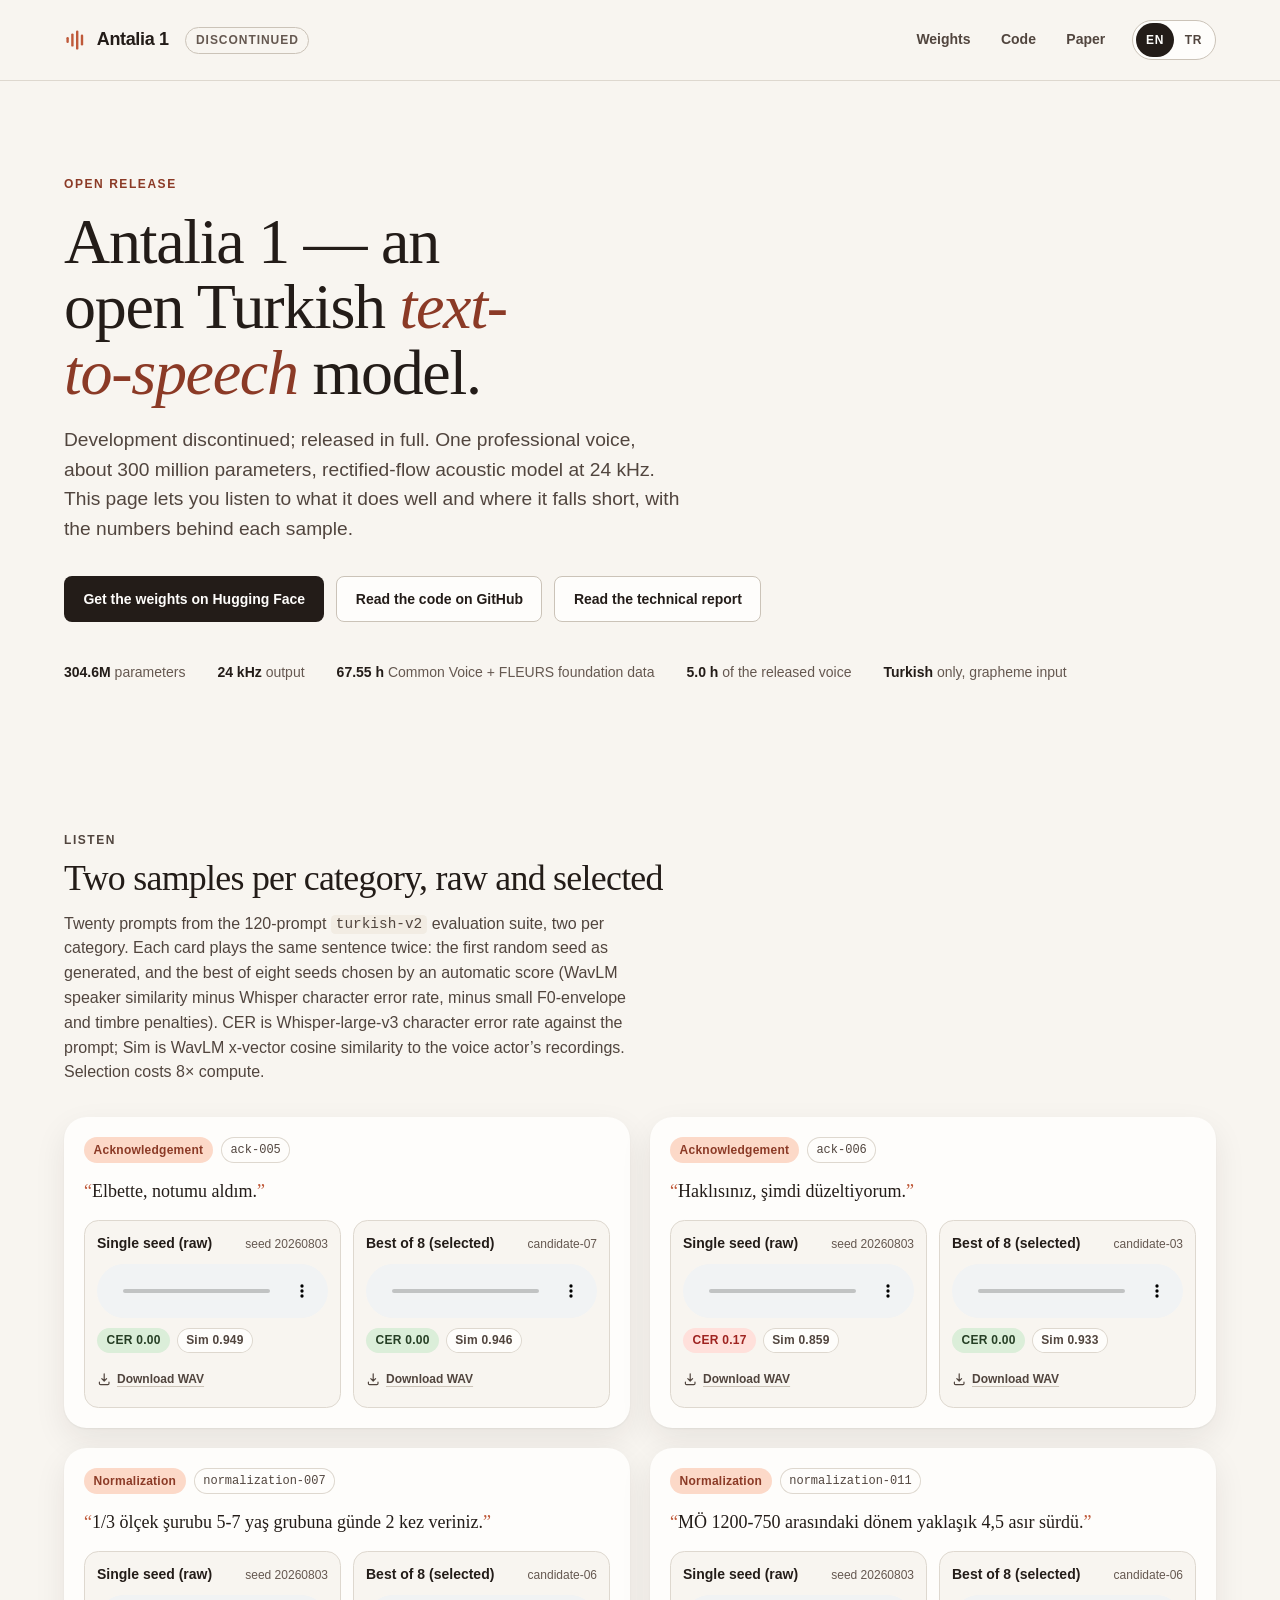
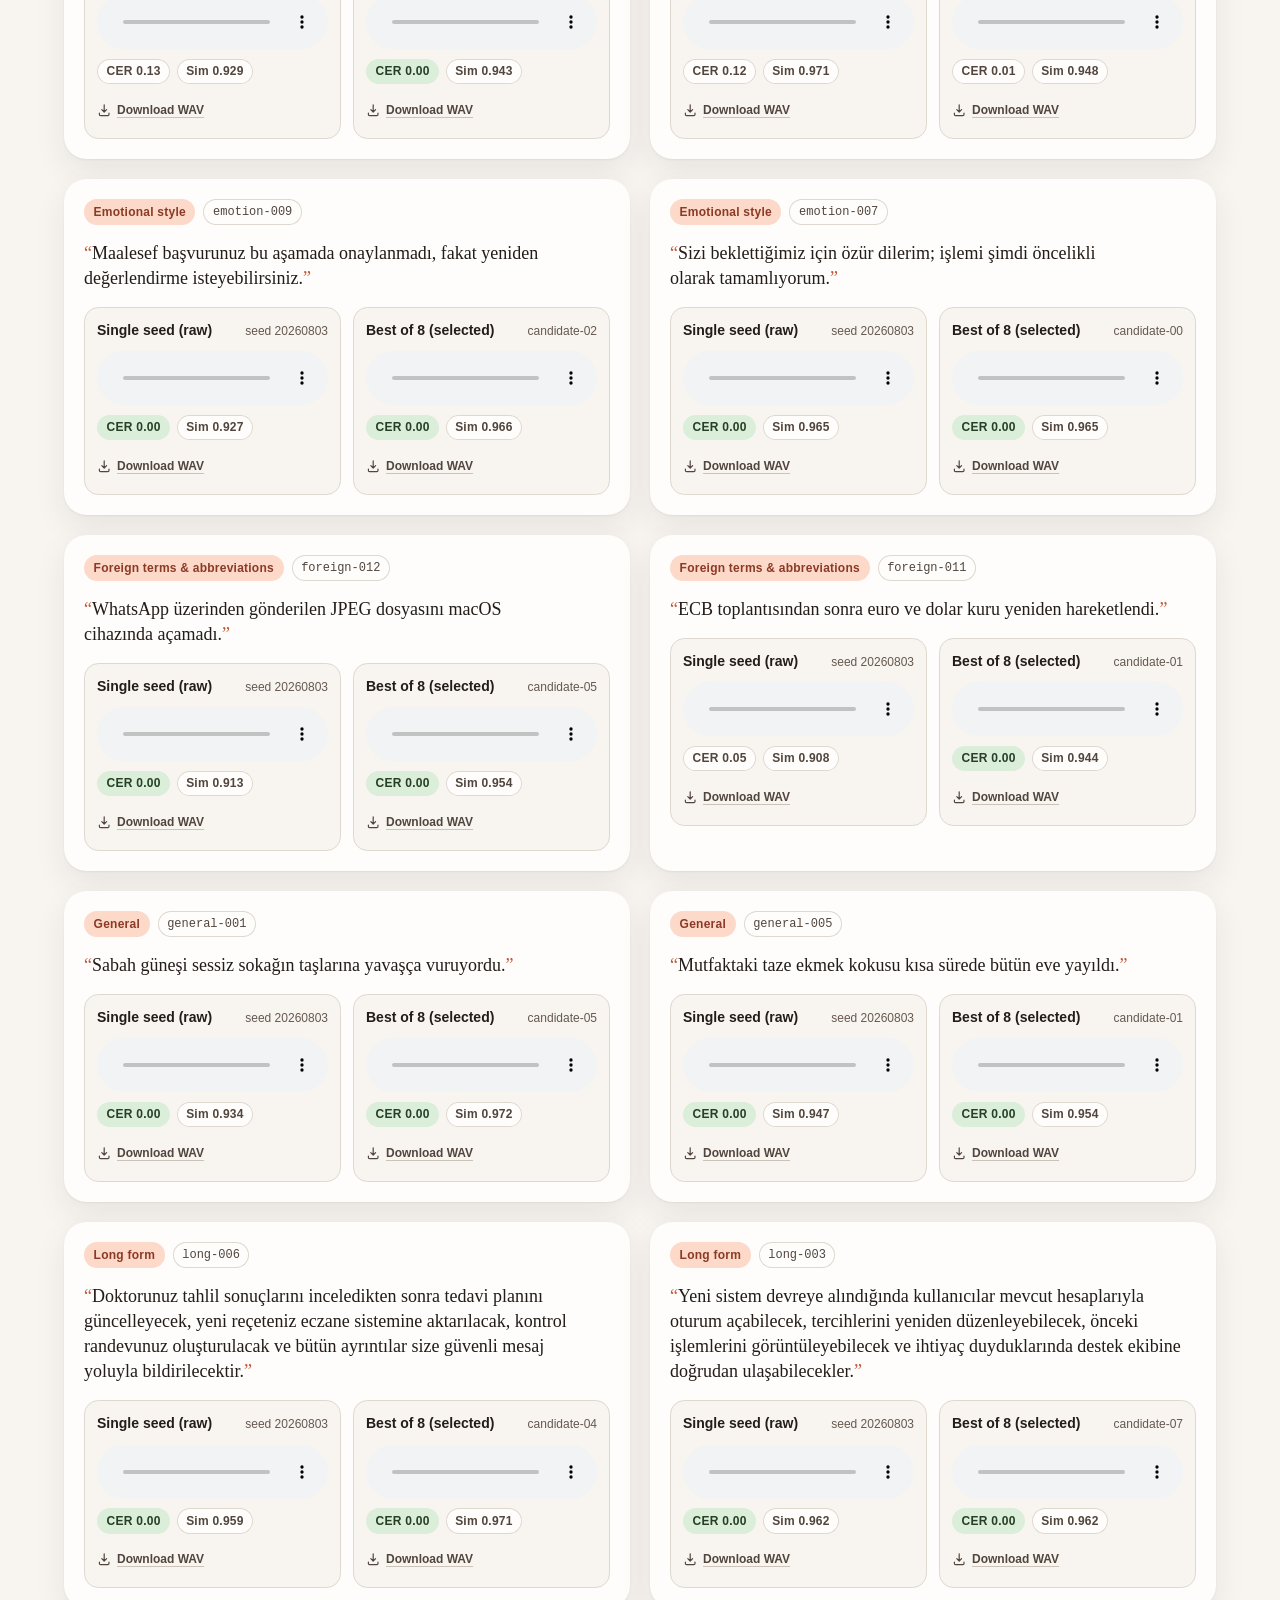
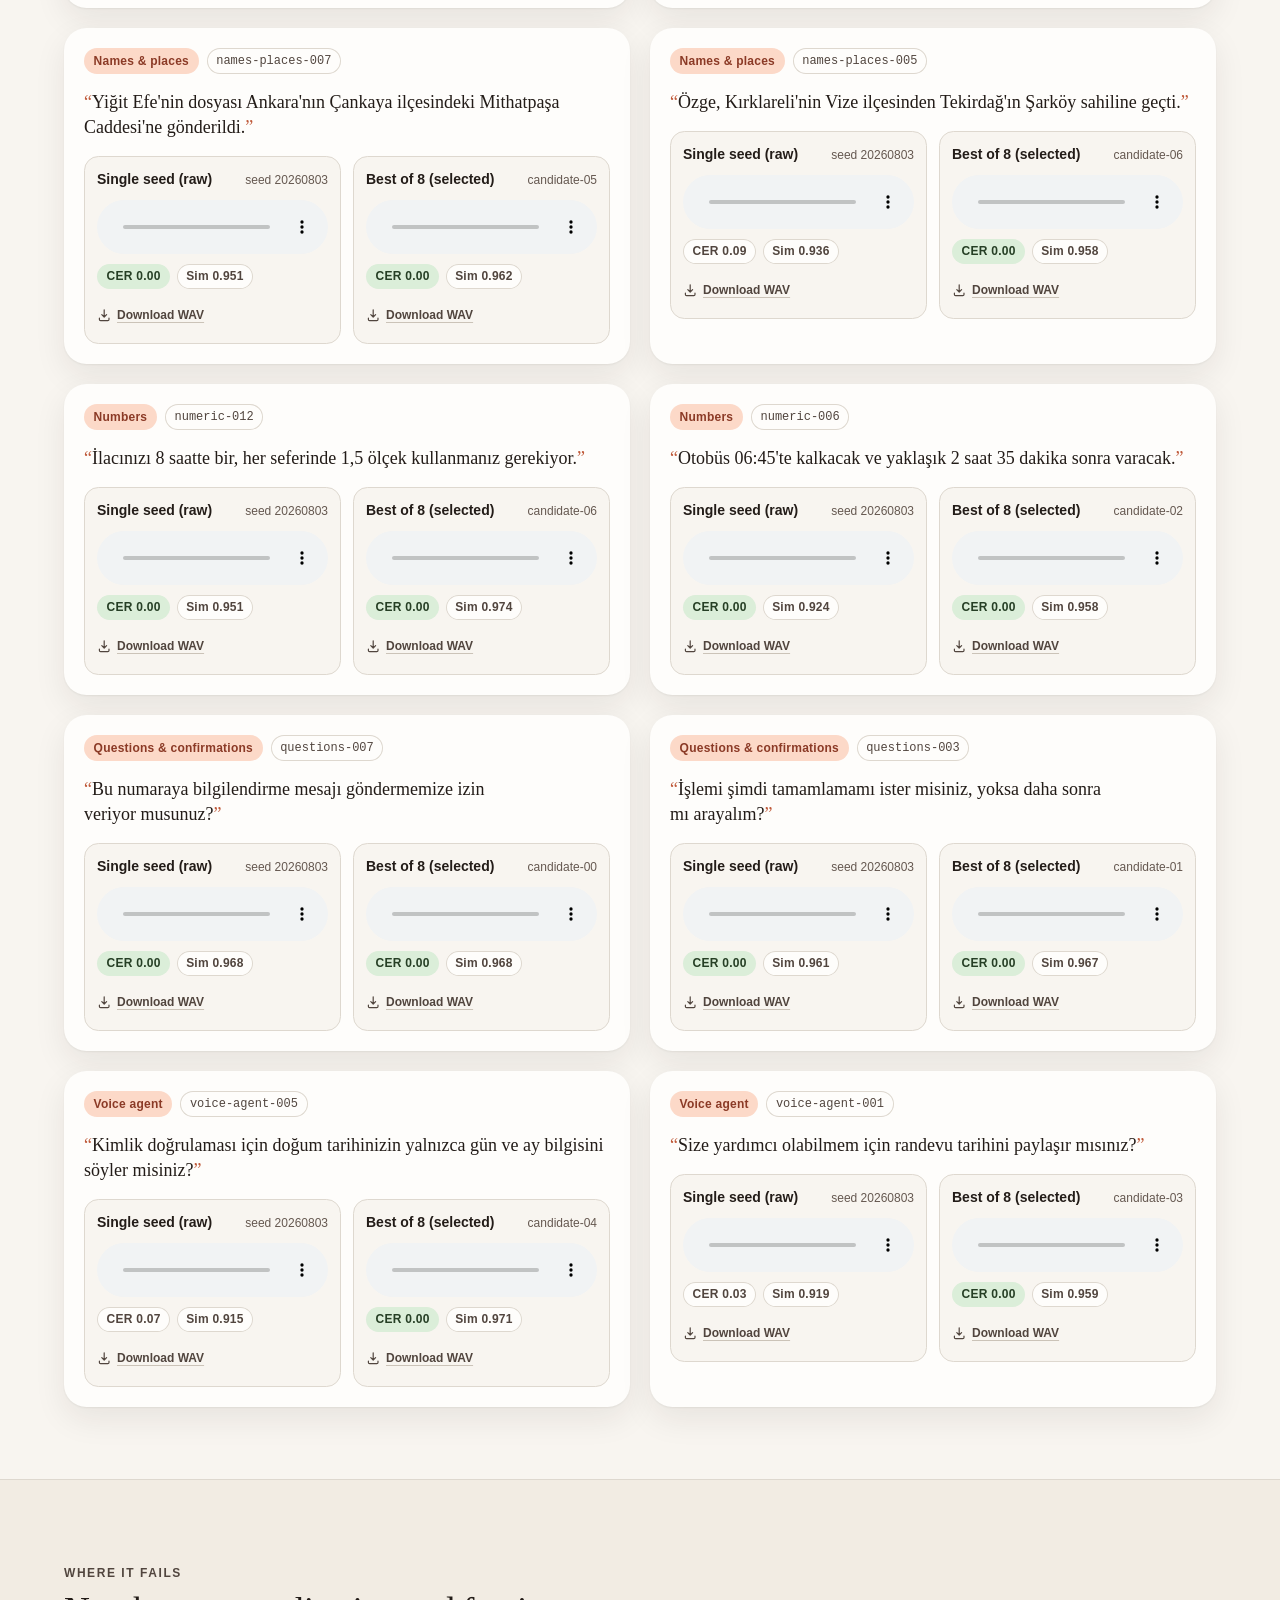
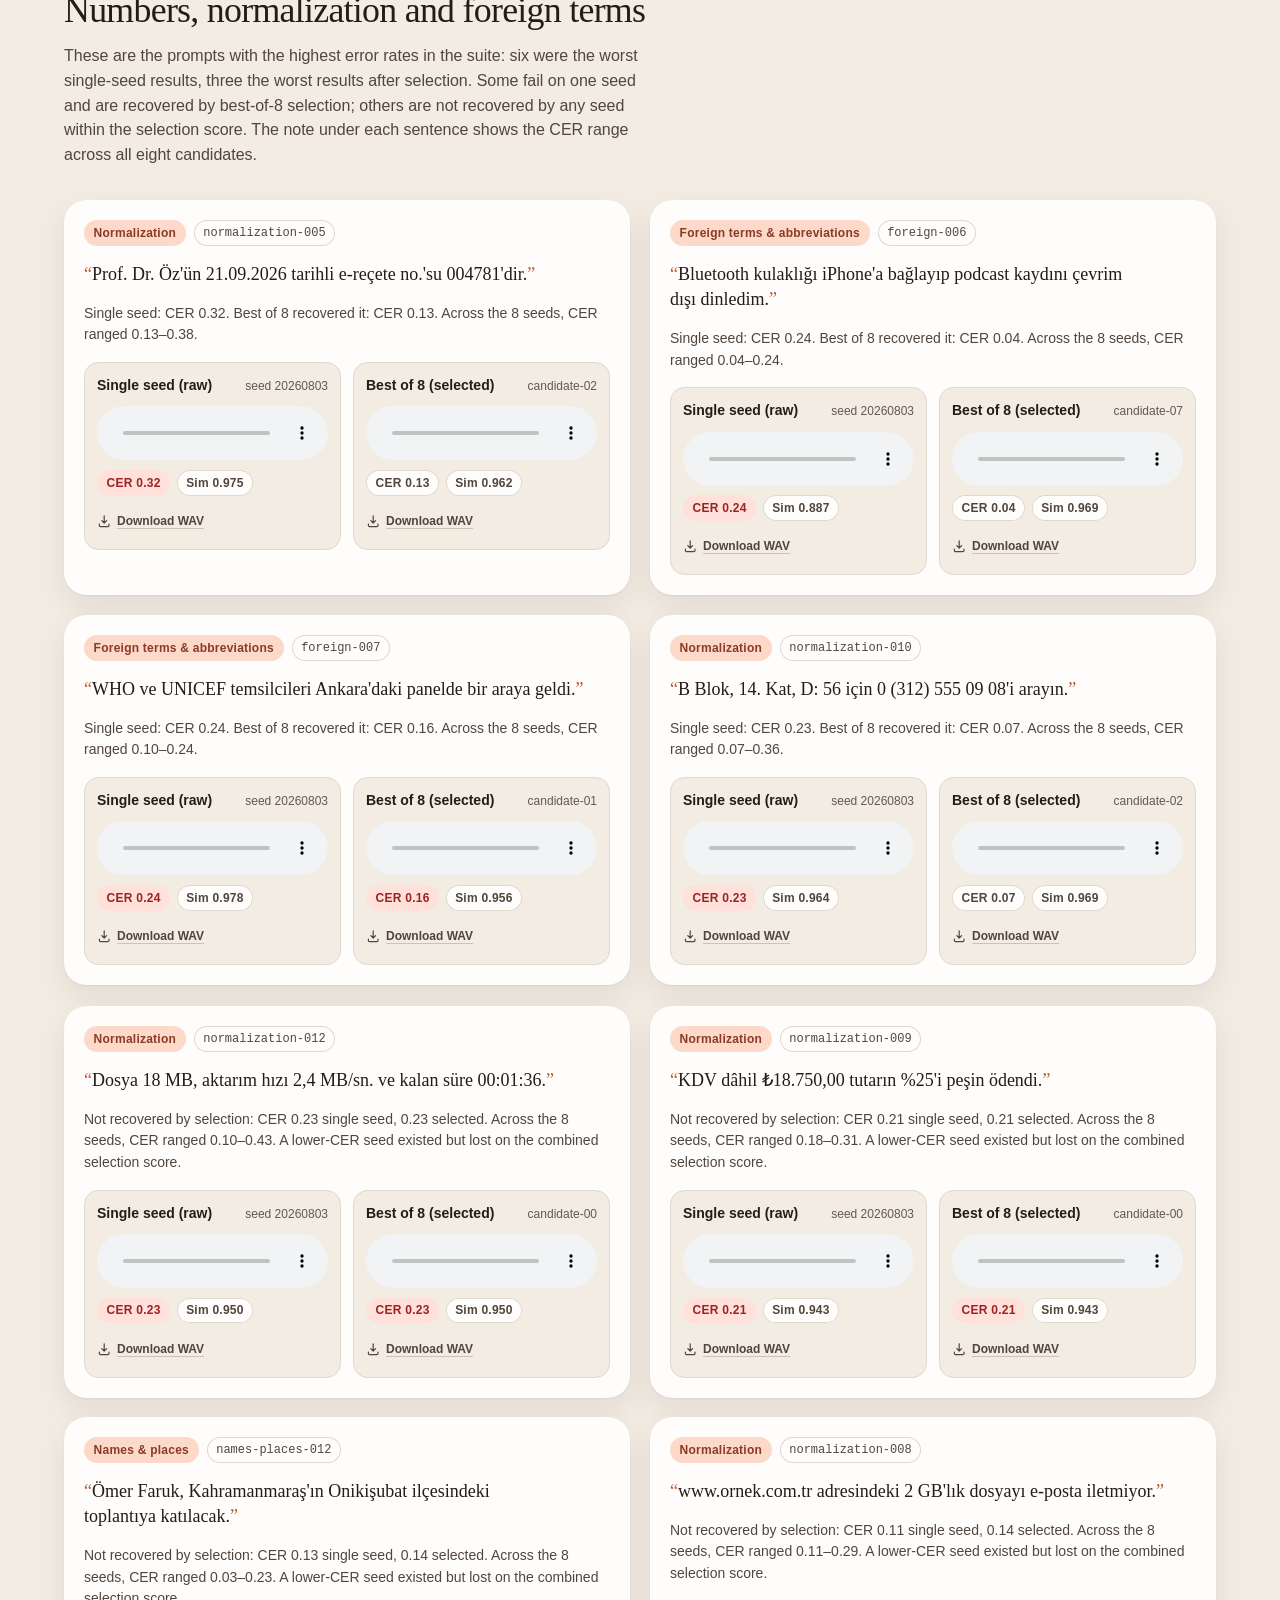
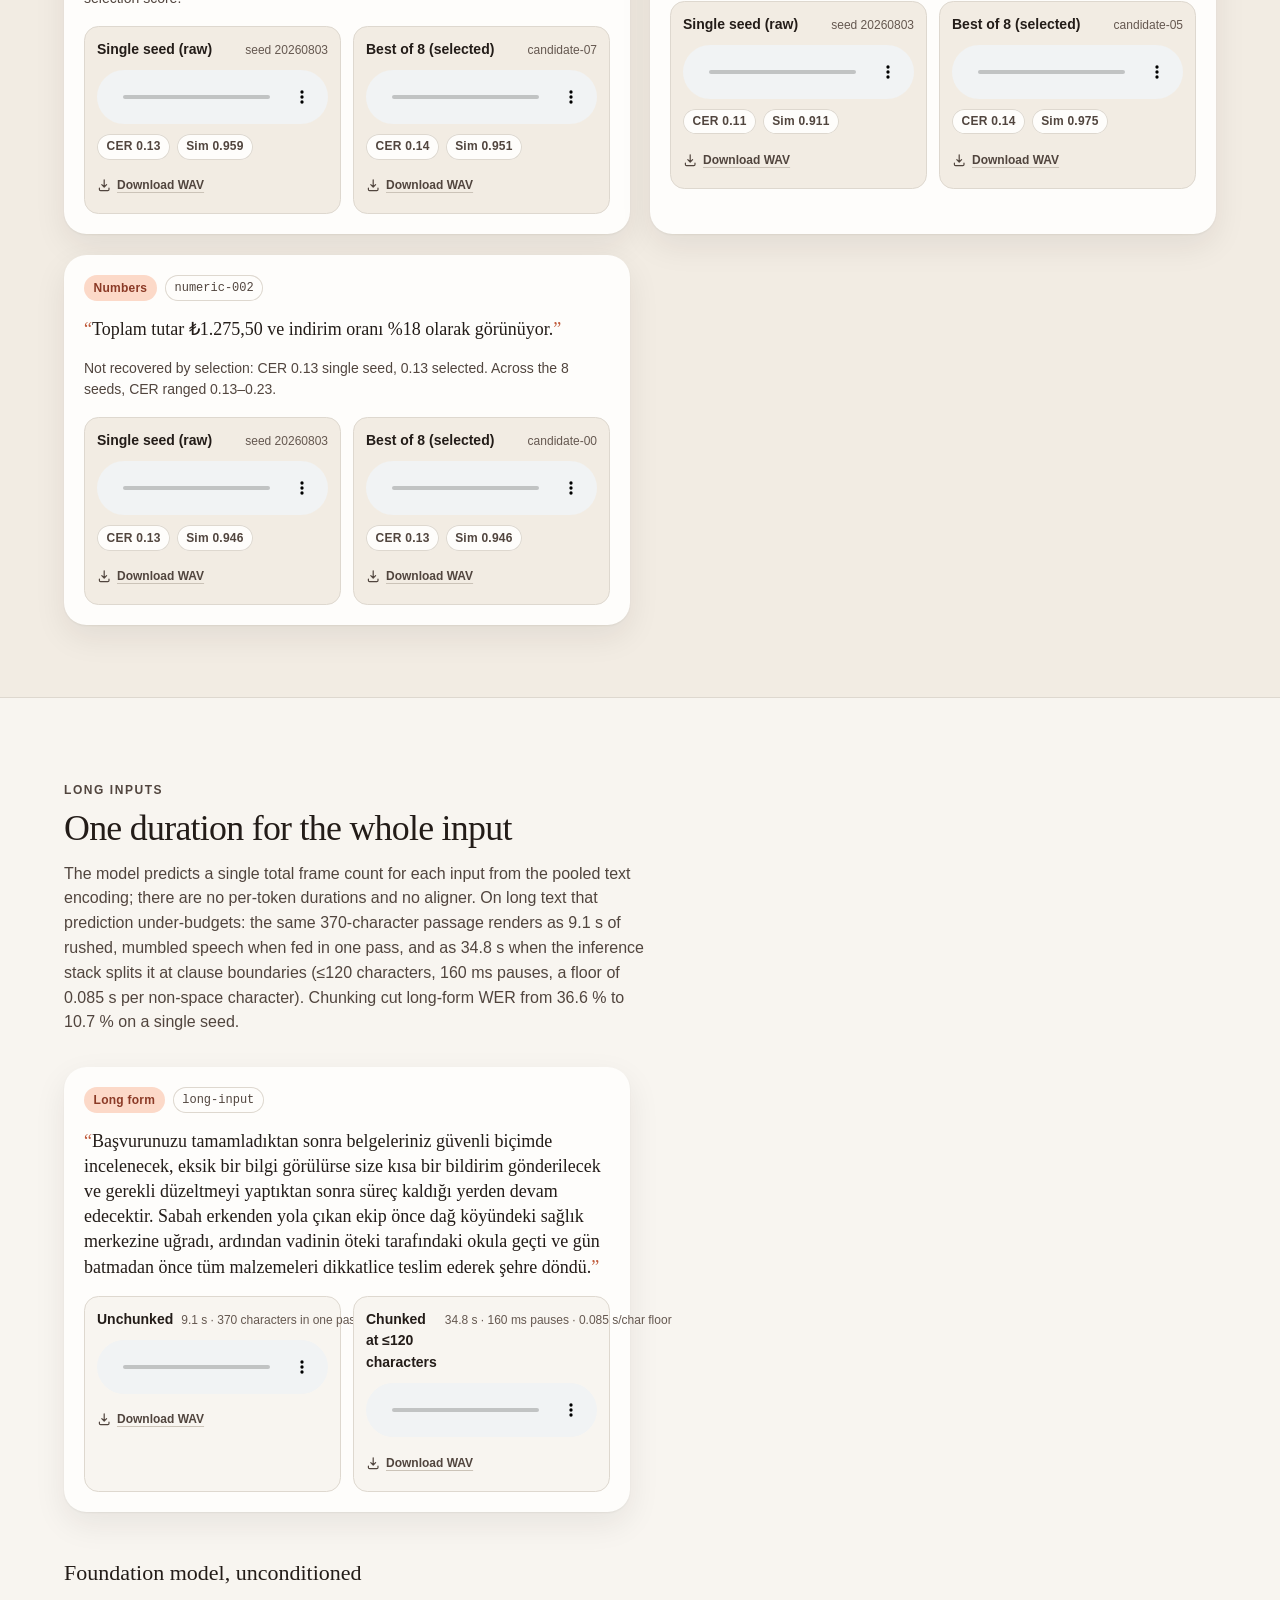
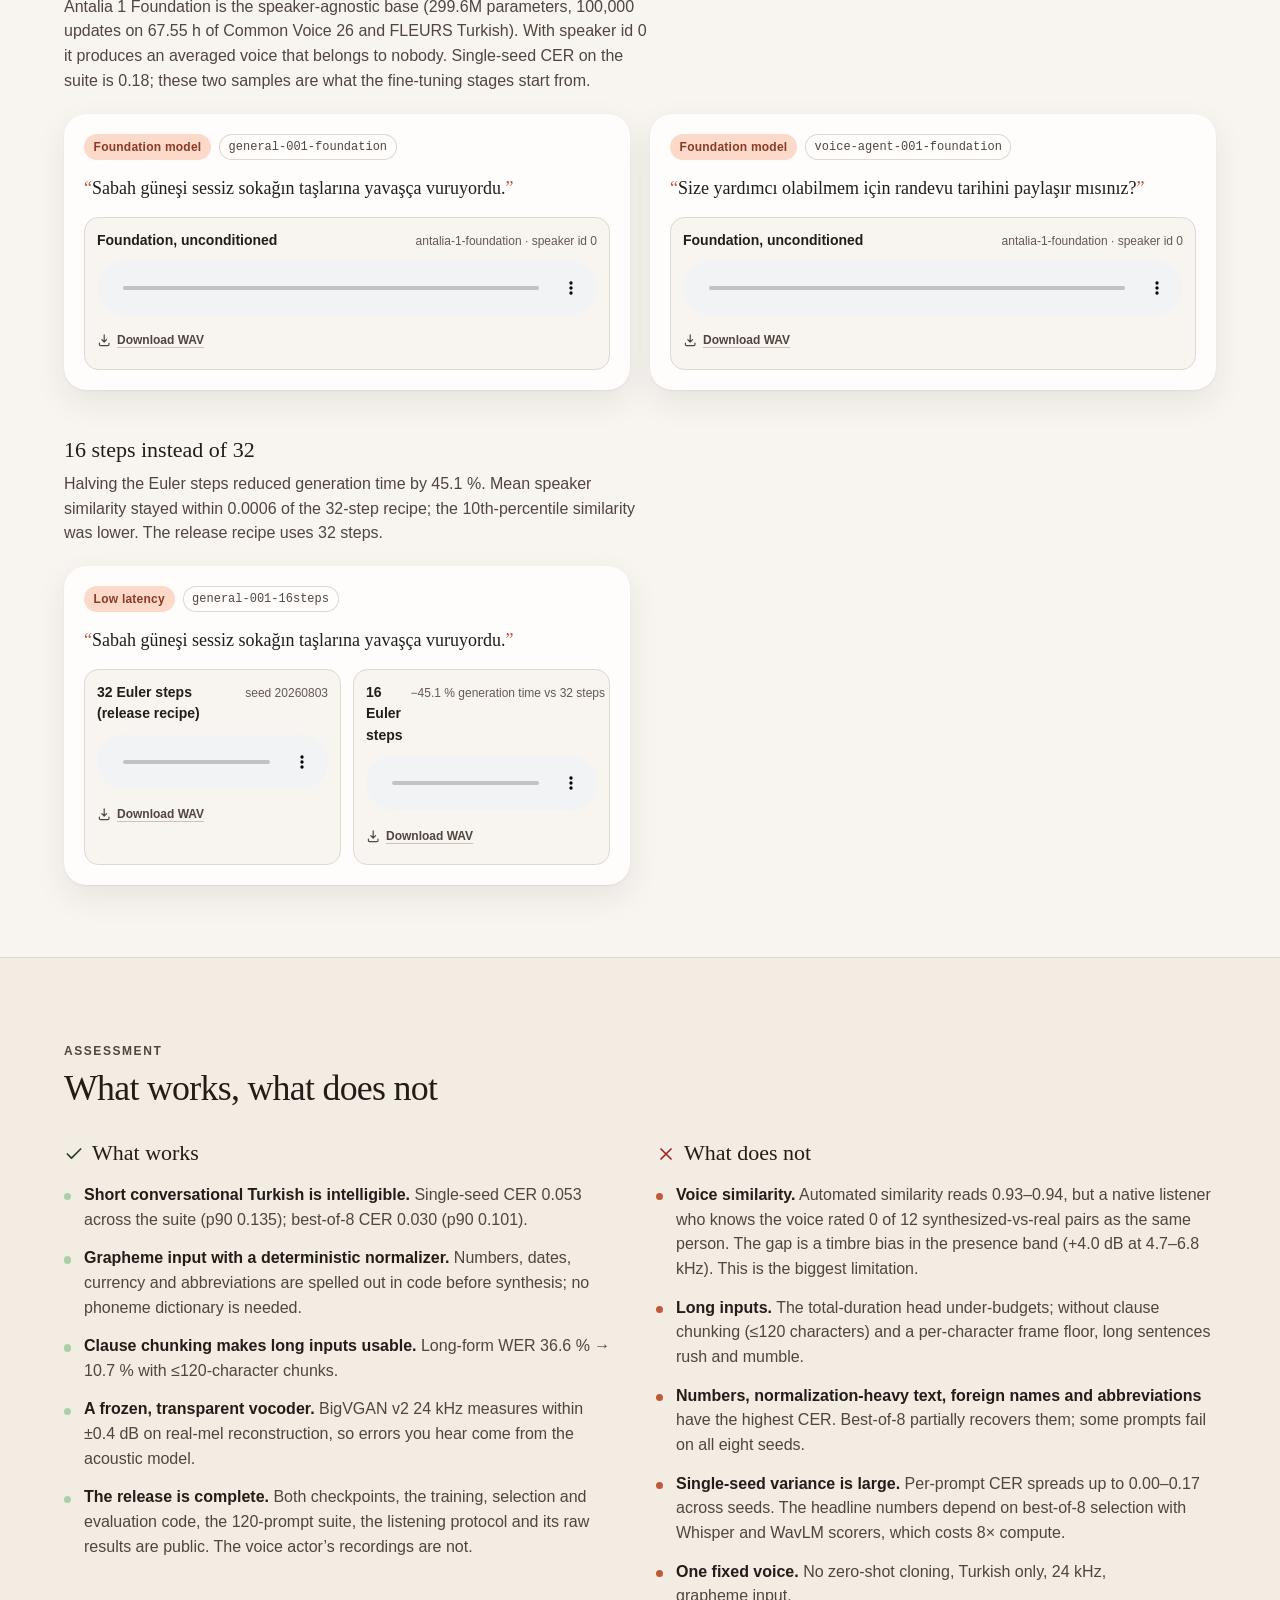
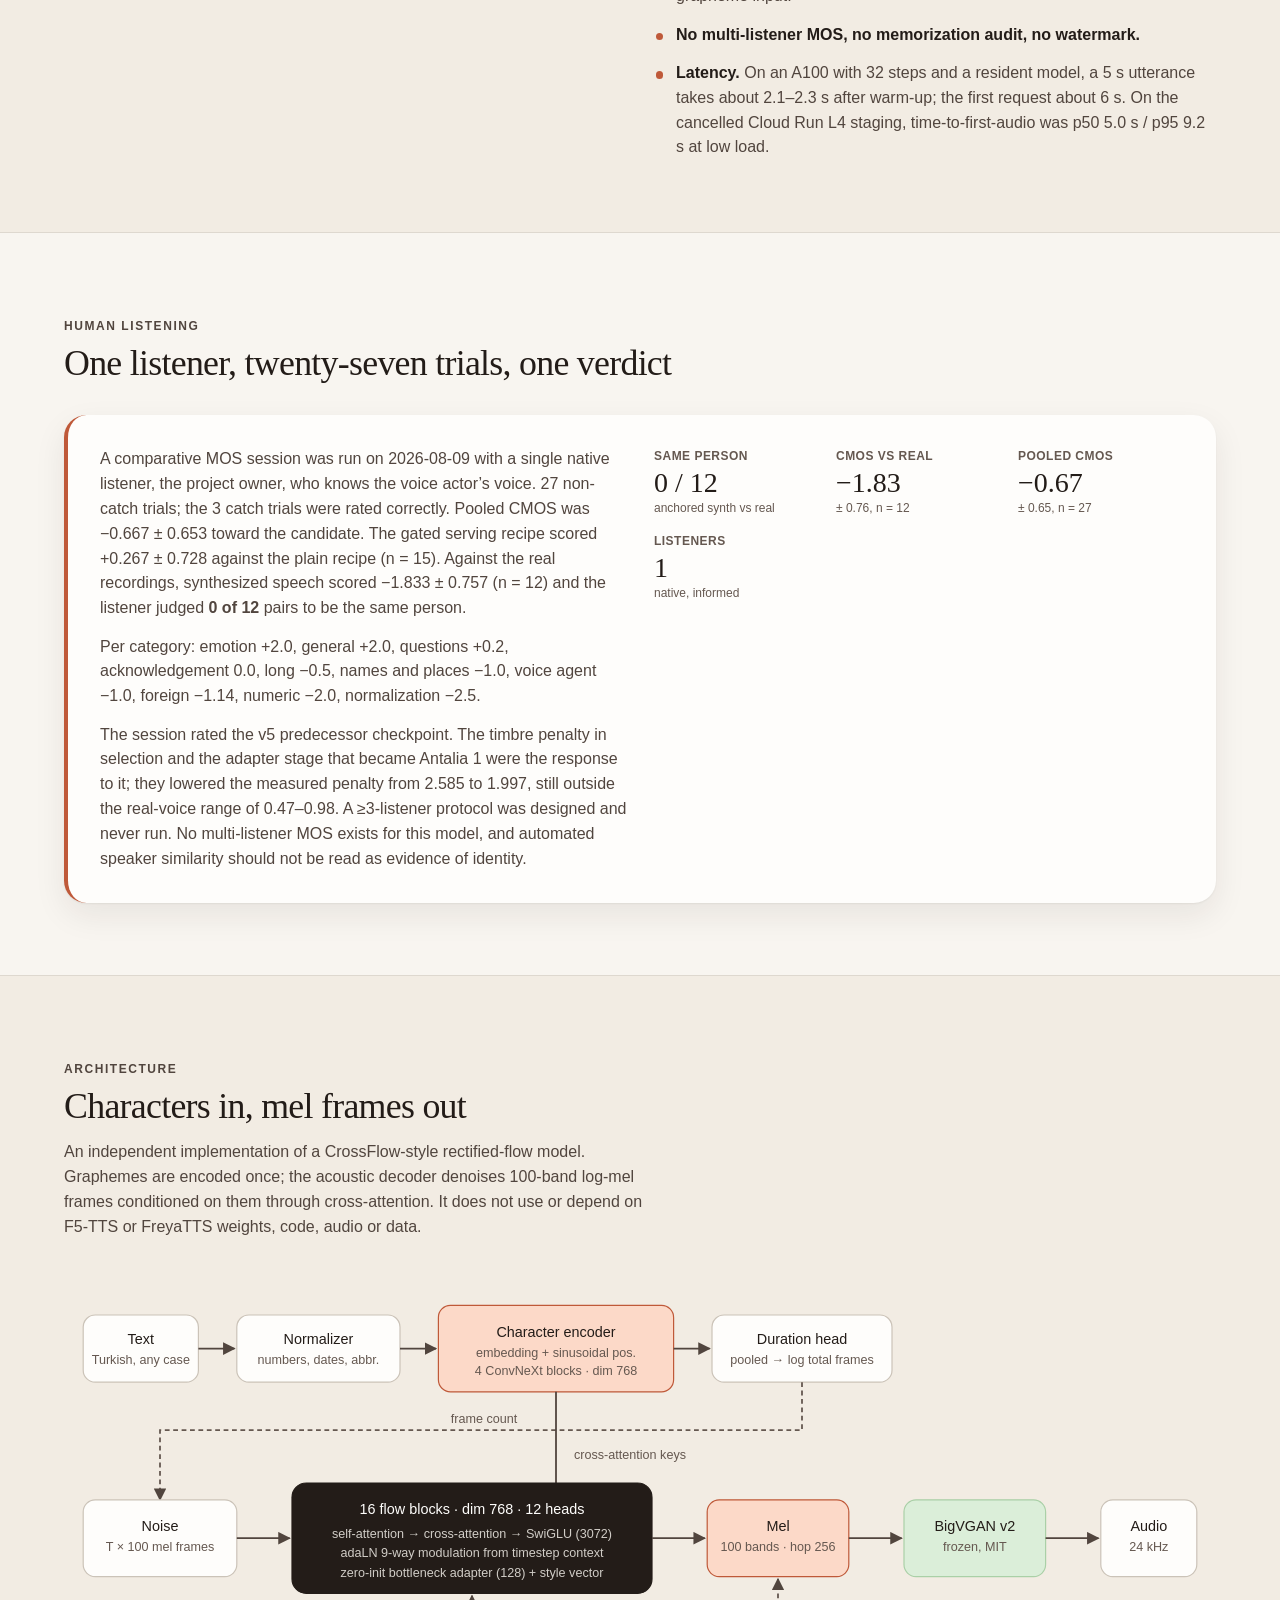
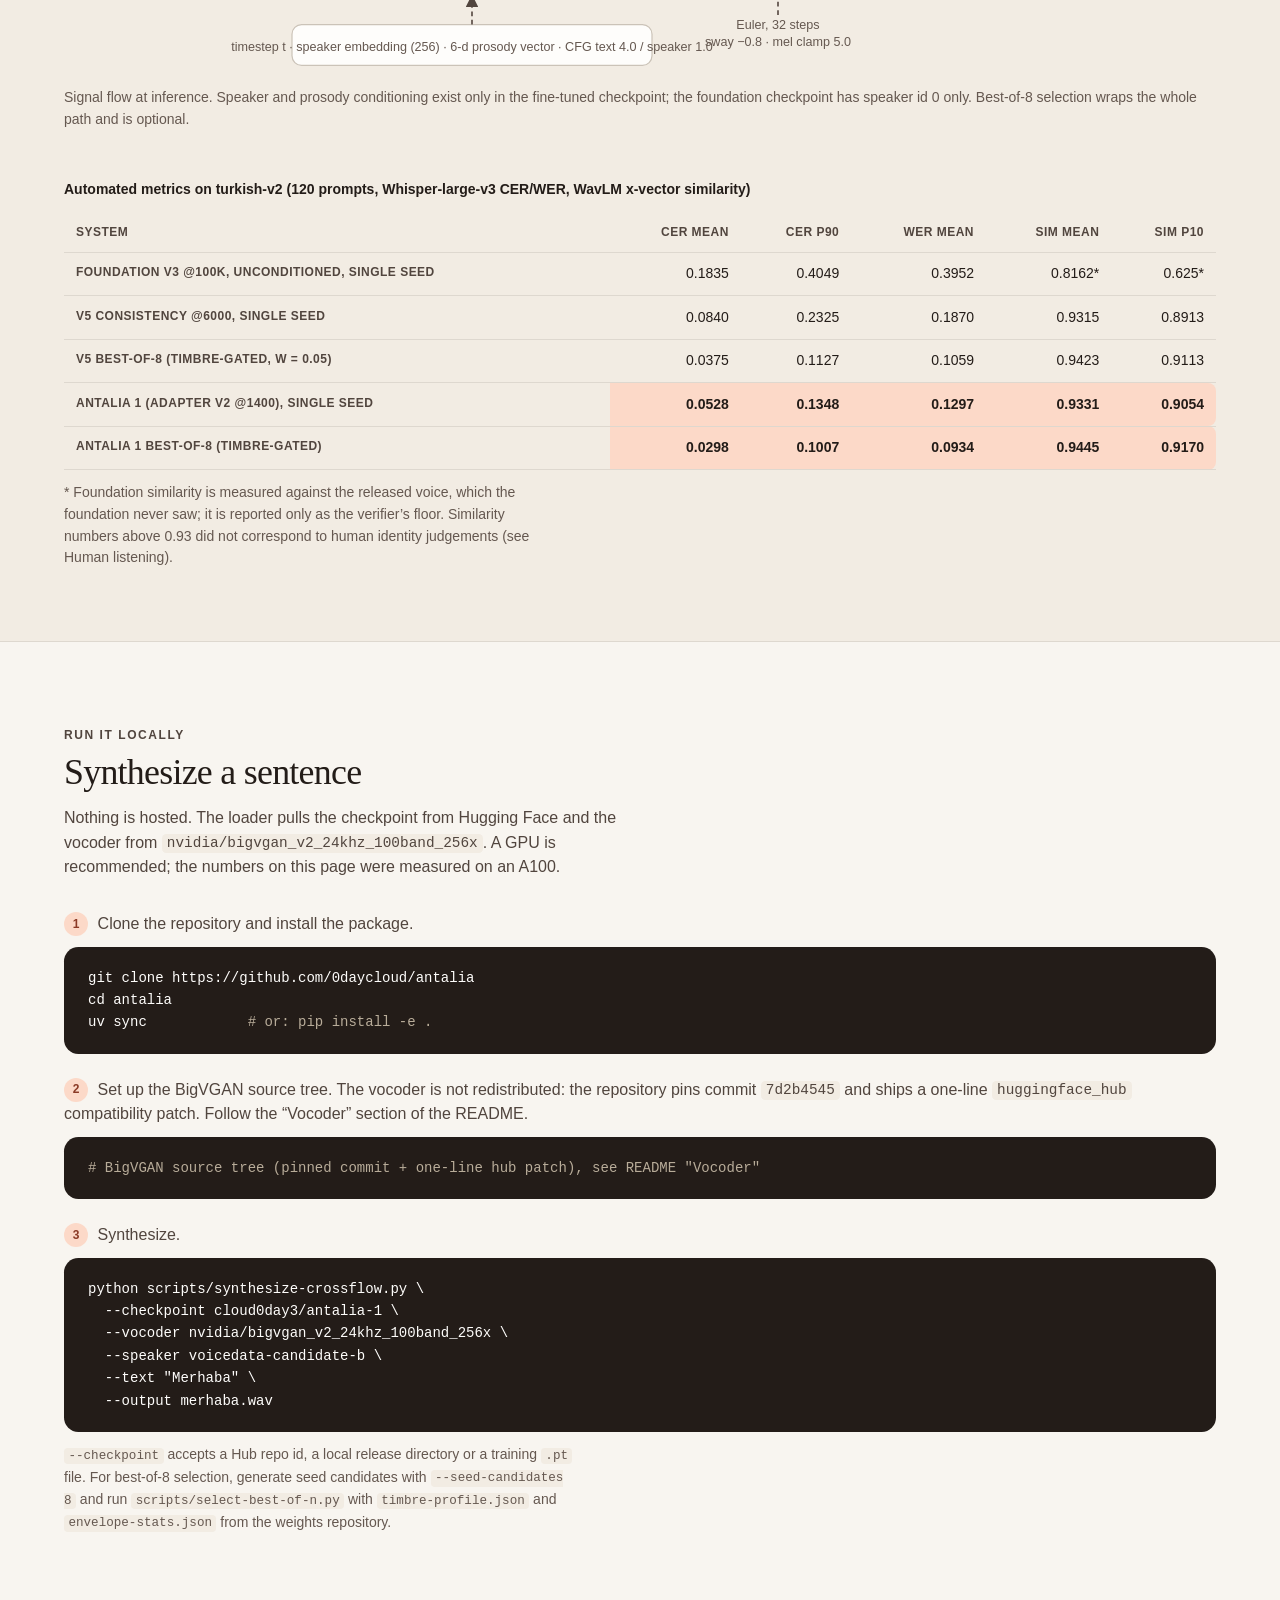
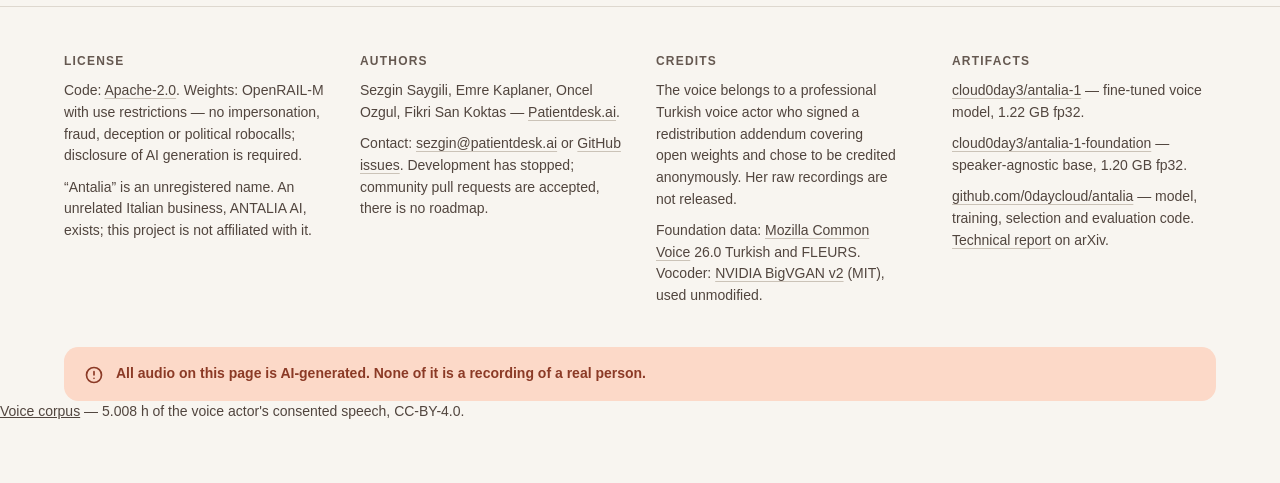
==== commit 0c21661b: "Publish the voice corpus and correct the release claims The 5.008 h the released voice was fine-tune" ====
--- a/site/index.html
+++ b/site/index.html
@@ -30,7 +30,7 @@
       <nav class="site-nav" aria-label="Project links">
         <a href="https://huggingface.co/cloud0day3/antalia-1">Weights</a>
         <a href="https://github.com/0daycloud/antalia">Code</a>
-        <a href="https://arxiv.org/abs/TODO">Paper</a>
+        <a href="https://github.com/0daycloud/antalia/blob/main/paper/main.pdf">Paper</a>
         <div class="lang-switch" aria-label="Language">
           <span aria-current="page" lang="en">EN</span>
           <a href="tr/" lang="tr" hreflang="tr" aria-label="Türkçe">TR</a>
@@ -48,7 +48,7 @@
       <div class="button-row">
         <a class="button button--dark" href="https://huggingface.co/cloud0day3/antalia-1">Get the weights on Hugging Face</a>
         <a class="button button--ghost" href="https://github.com/0daycloud/antalia">Read the code on GitHub</a>
-        <a class="button button--ghost" href="https://arxiv.org/abs/TODO">Read the technical report</a>
+        <a class="button button--ghost" href="https://github.com/0daycloud/antalia/blob/main/paper/main.pdf">Read the technical report</a>
       </div>
       <ul class="hero-facts" aria-label="Key facts">
         <li><strong>304.6M</strong> parameters</li>
@@ -349,7 +349,7 @@
           <h2>Artifacts</h2>
           <p><a href="https://huggingface.co/cloud0day3/antalia-1">cloud0day3/antalia-1</a> — fine-tuned voice model, 1.22 GB fp32.</p>
           <p><a href="https://huggingface.co/cloud0day3/antalia-1-foundation">cloud0day3/antalia-1-foundation</a> — speaker-agnostic base, 1.20 GB fp32.</p>
-          <p><a href="https://github.com/0daycloud/antalia">github.com/0daycloud/antalia</a> — model, training, selection and evaluation code. <a href="https://arxiv.org/abs/TODO">Technical report</a> on arXiv.</p>
+          <p><a href="https://github.com/0daycloud/antalia">github.com/0daycloud/antalia</a> — model, training, selection and evaluation code. <a href="https://github.com/0daycloud/antalia/blob/main/paper/main.pdf">Technical report</a> on arXiv.</p>
         </div>
       </div>
       <div class="disclosure">
@@ -357,7 +357,8 @@
         <p>All audio on this page is AI-generated. None of it is a recording of a real person.</p>
       </div>
     </div>
-  </footer>
+        <p class="corpus-note"><a href="https://huggingface.co/datasets/cloud0day3/antalia-voice-corpus">Voice corpus</a> — 5.008 h of the voice actor's consented speech, CC-BY-4.0.</p>
+</footer>
 
   <script src="app.js" defer></script>
 </body>
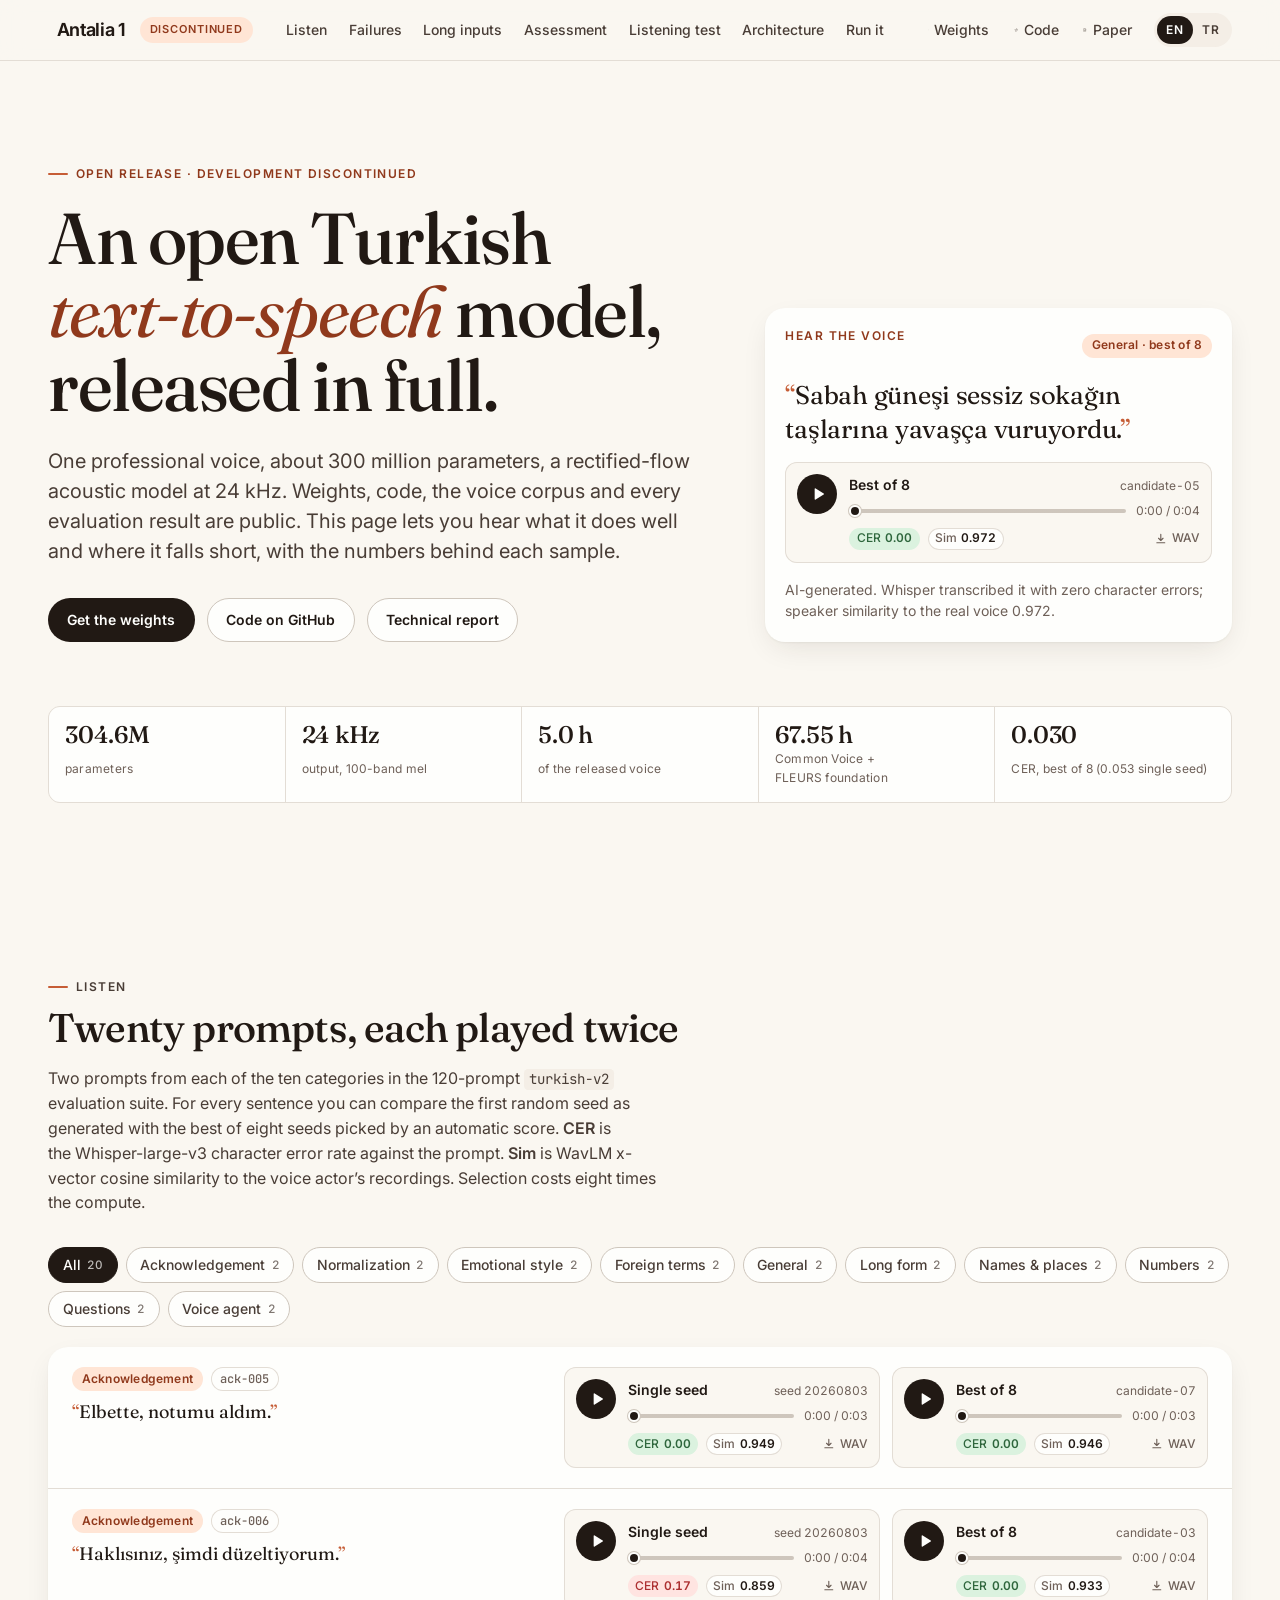
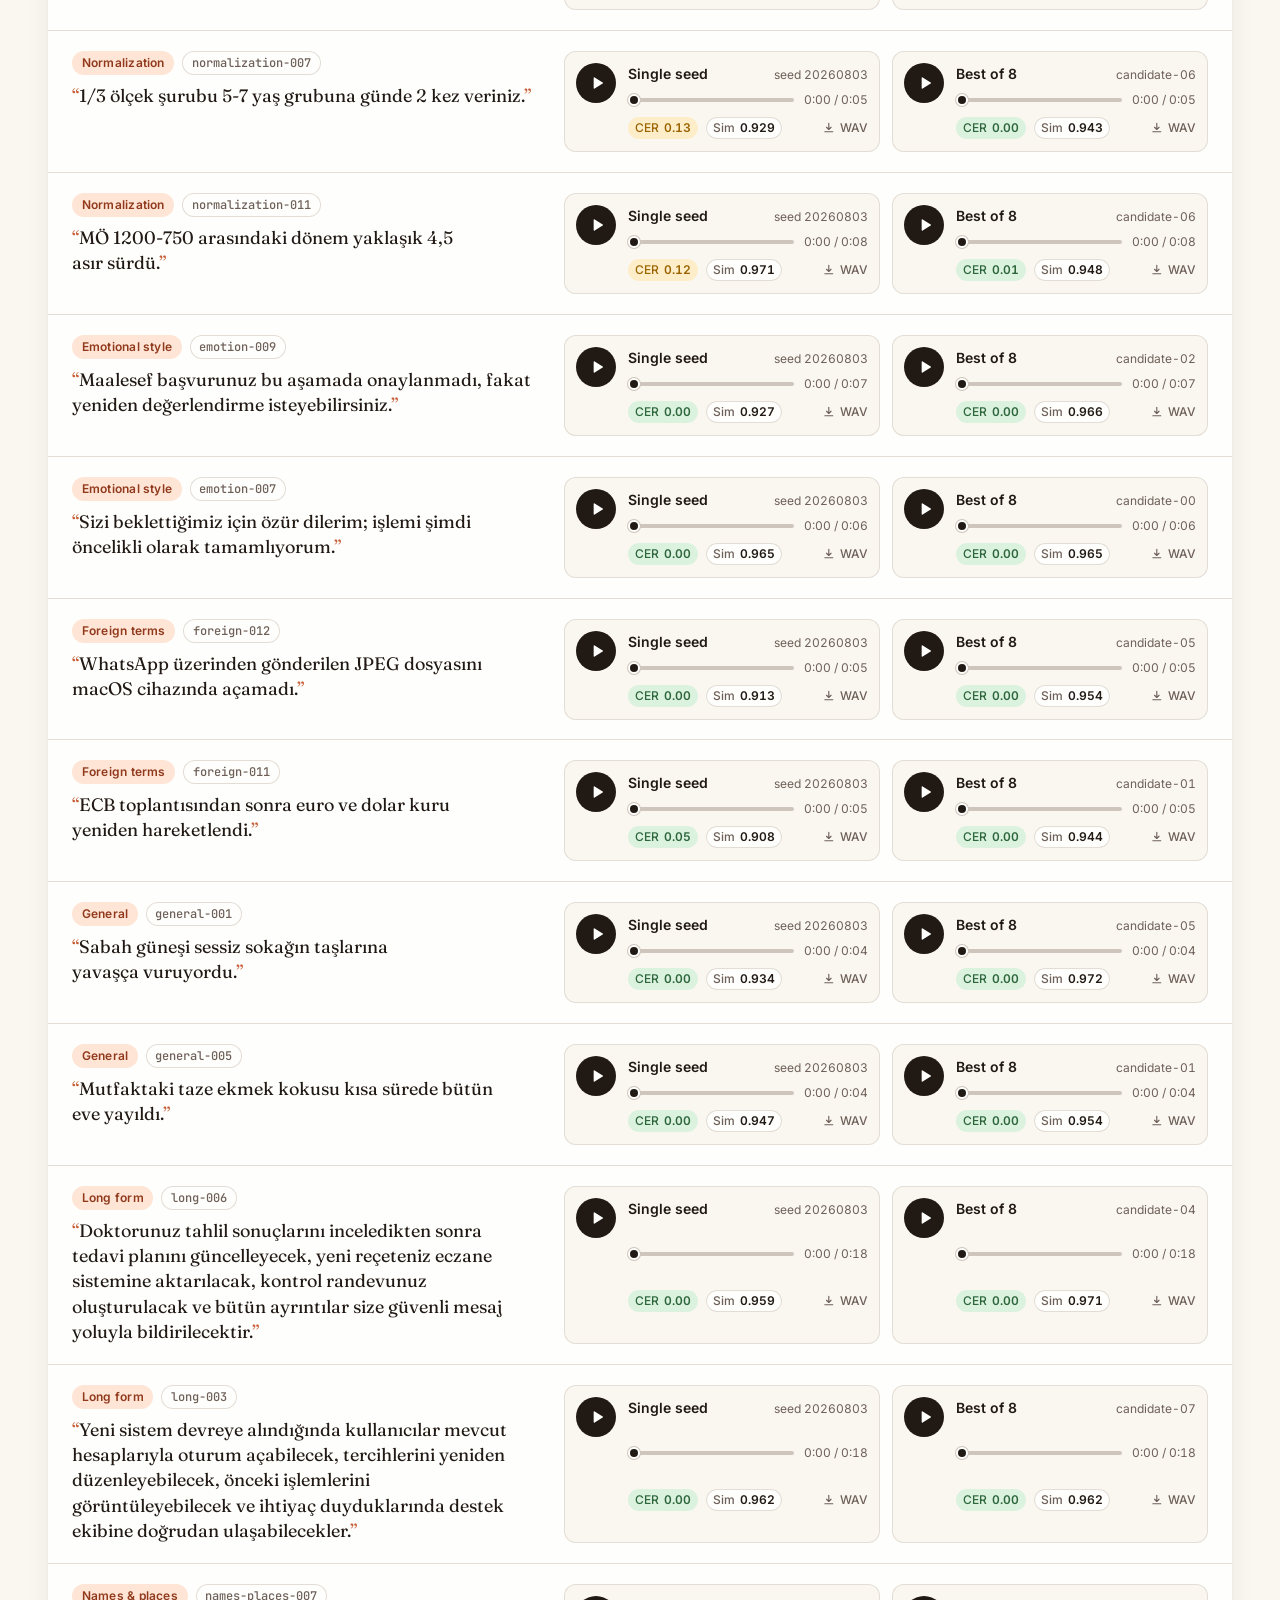
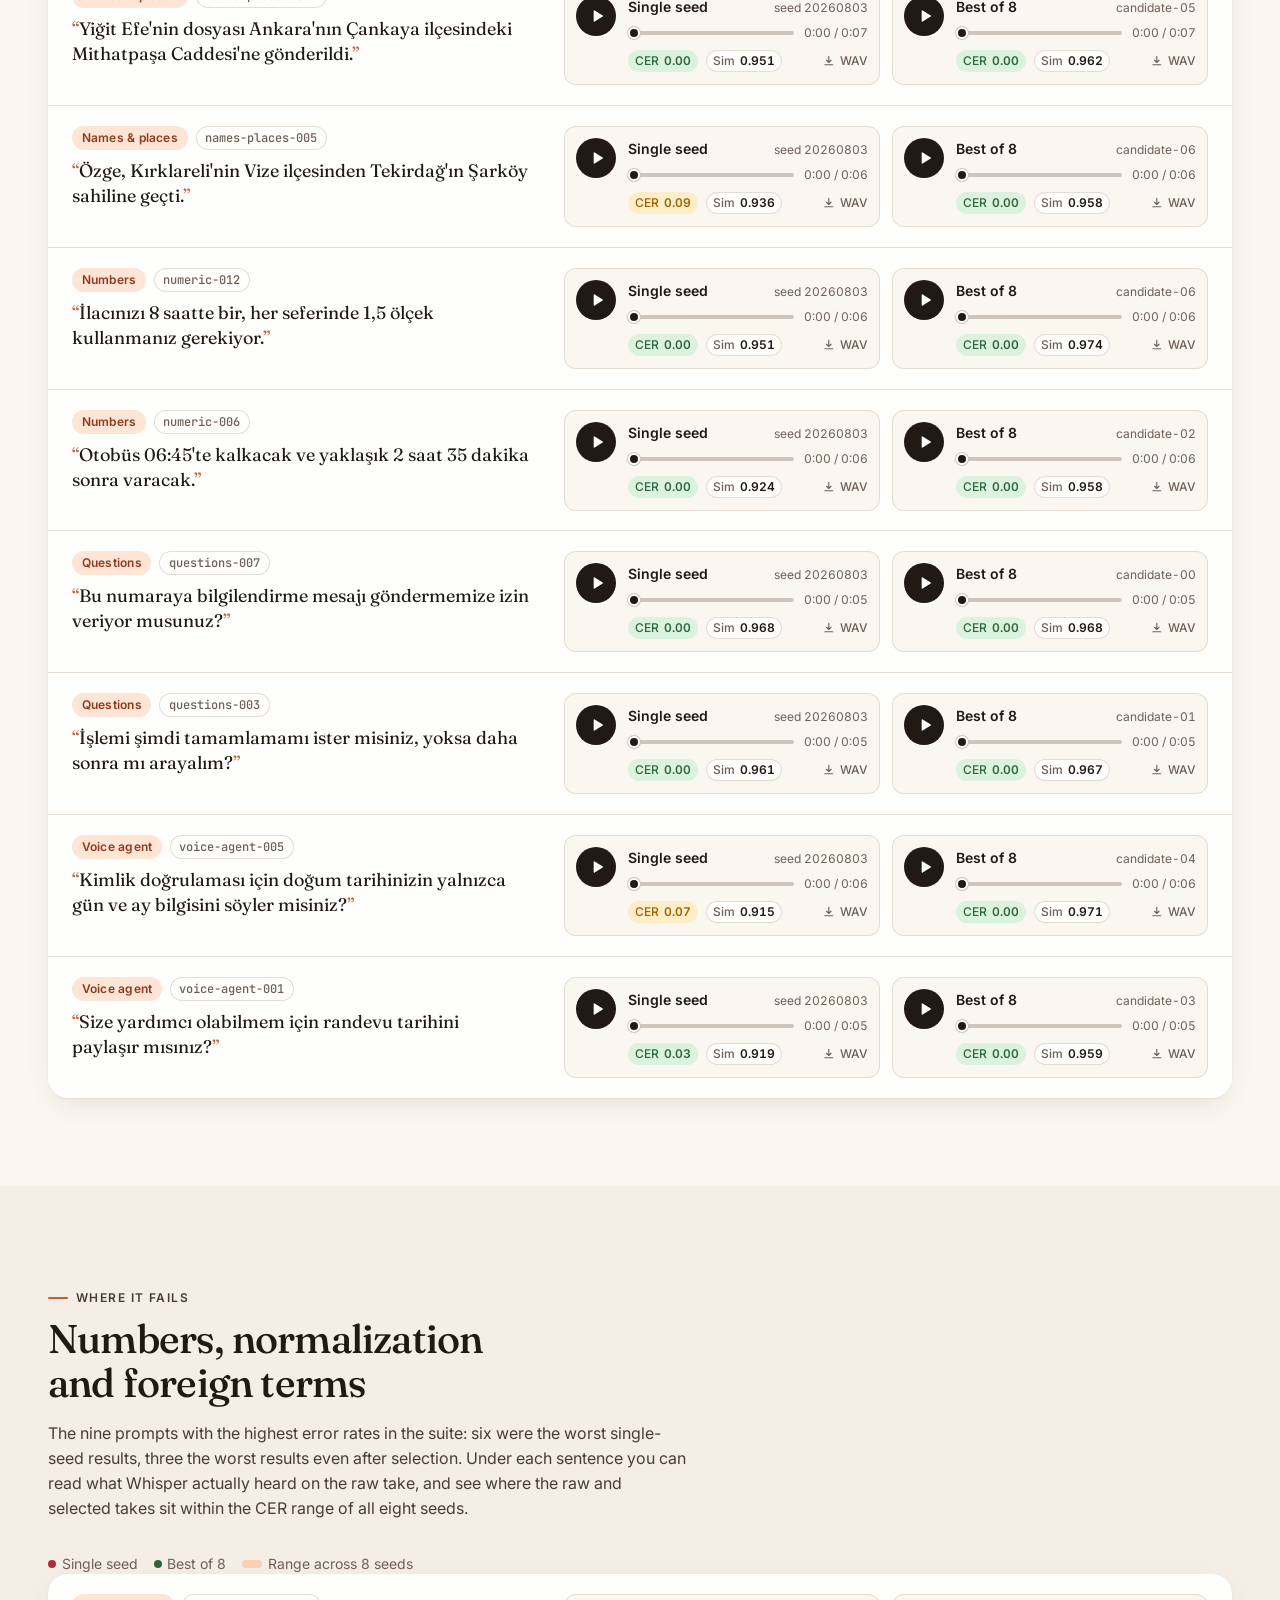
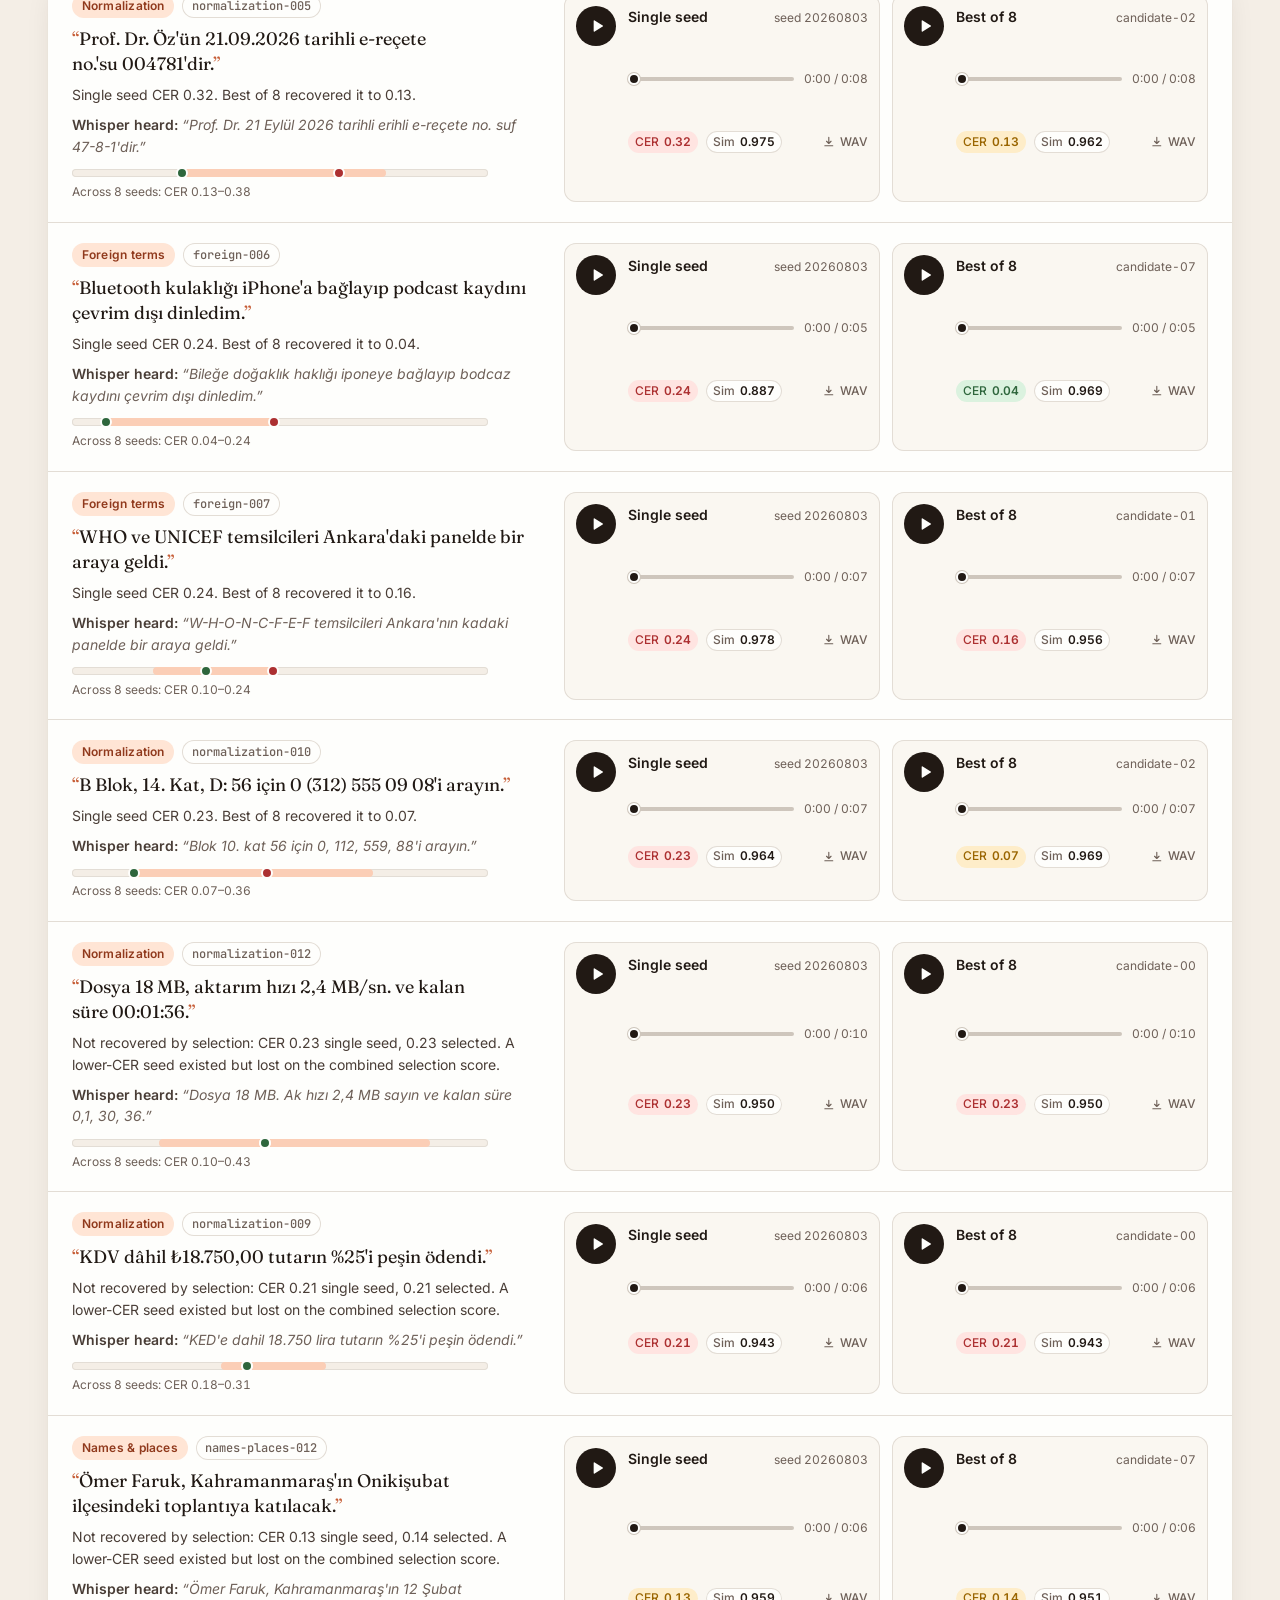
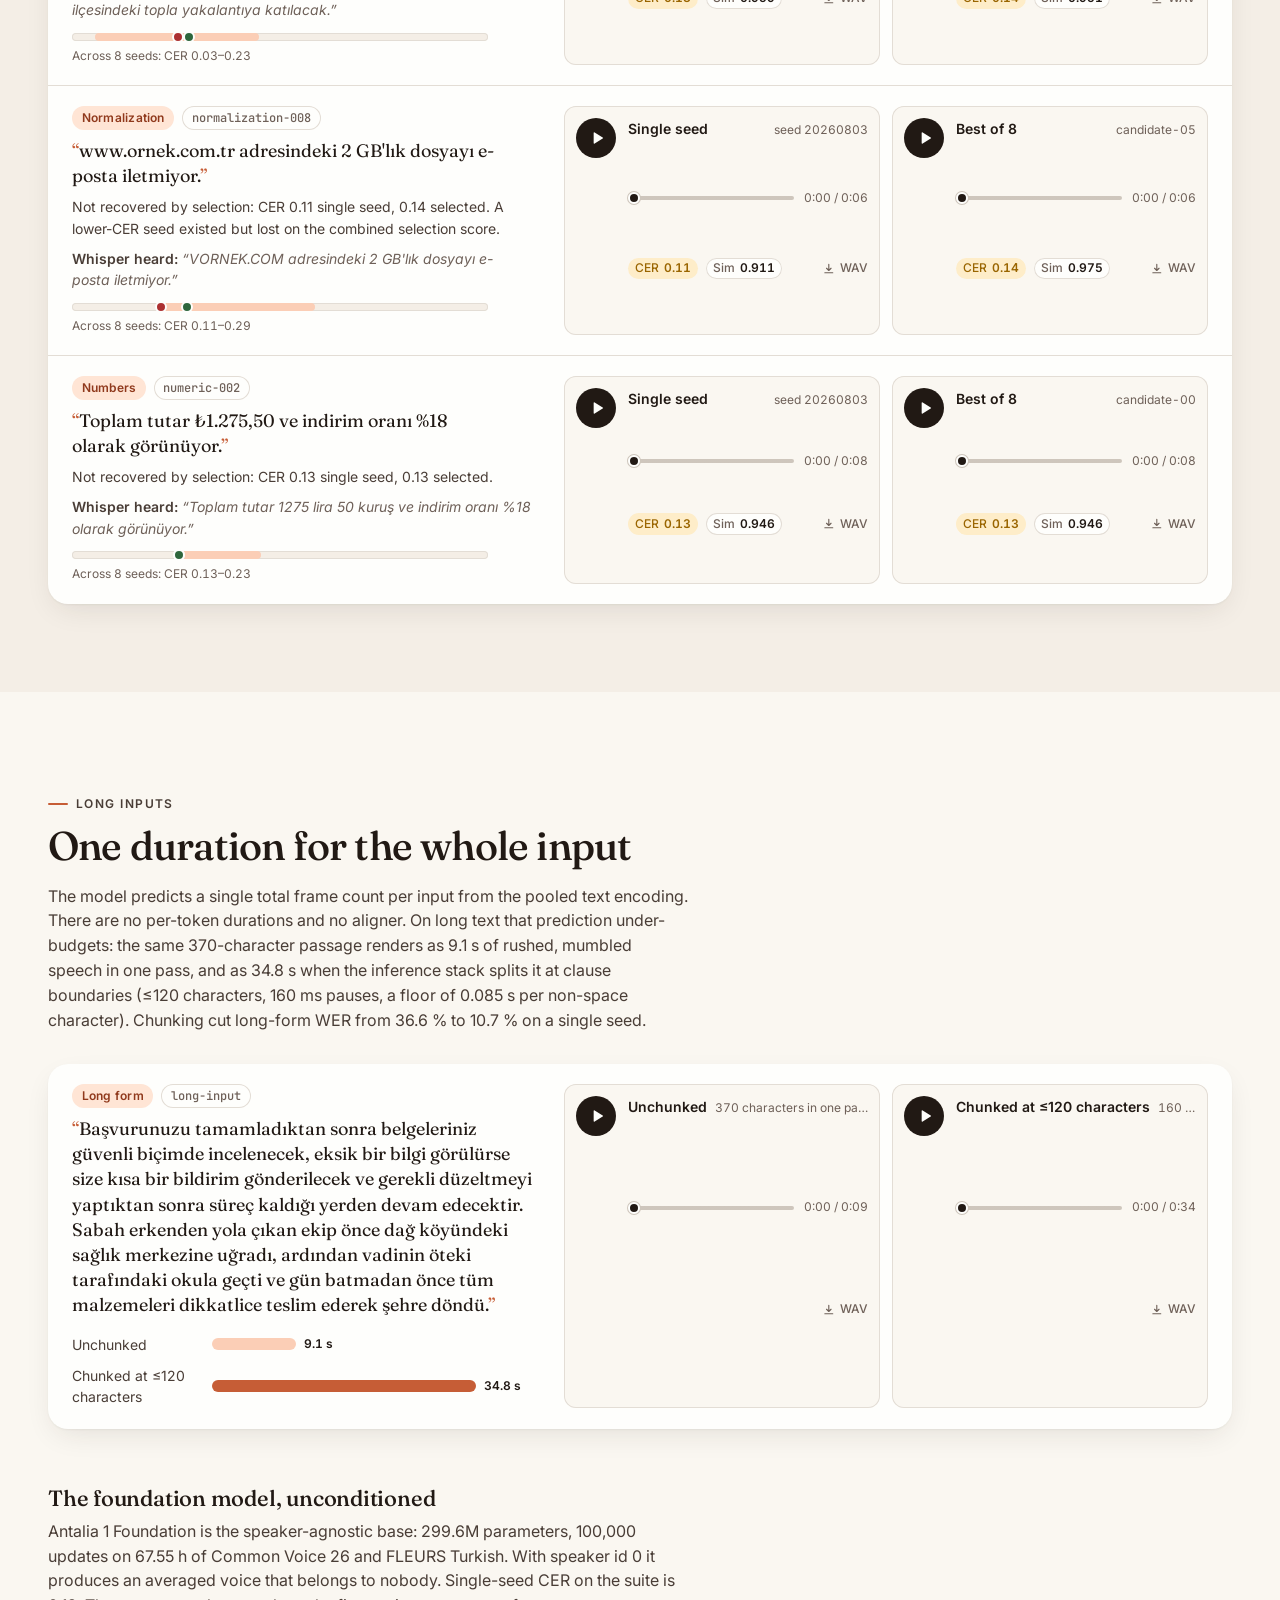
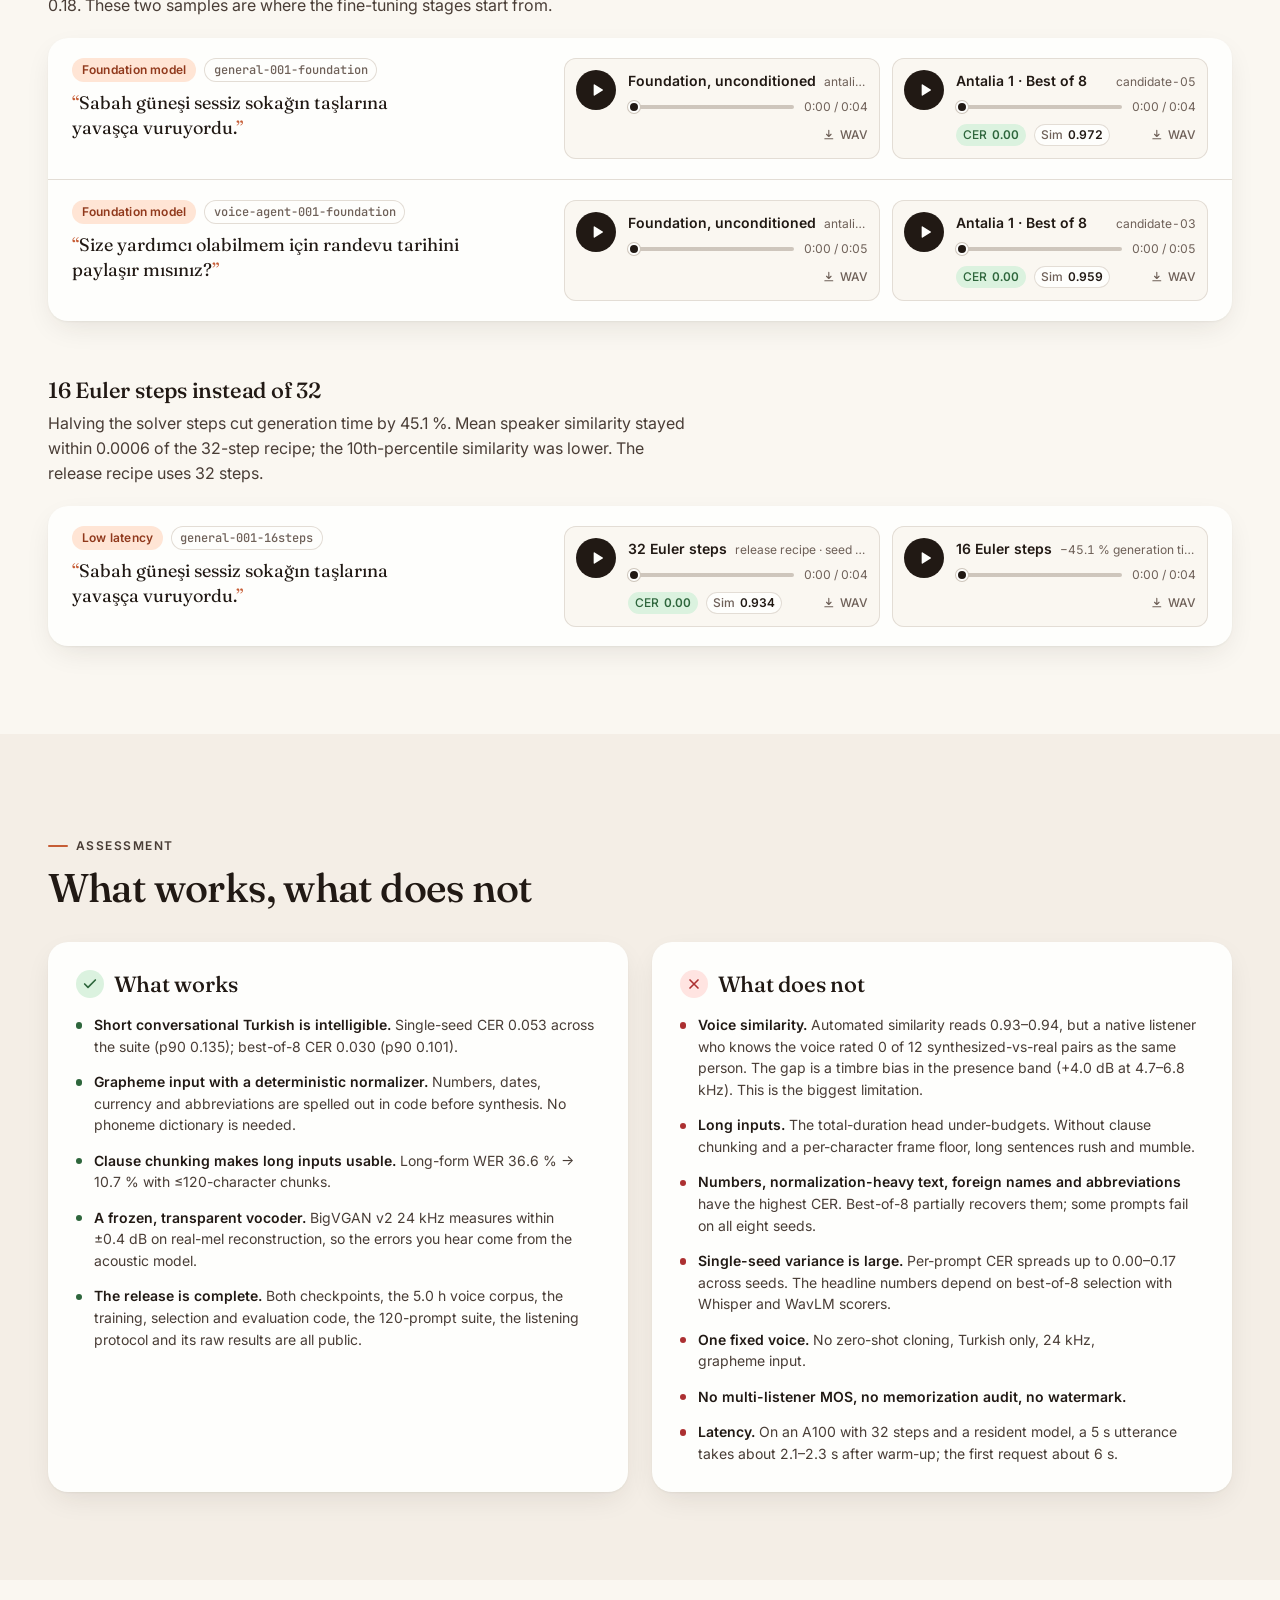
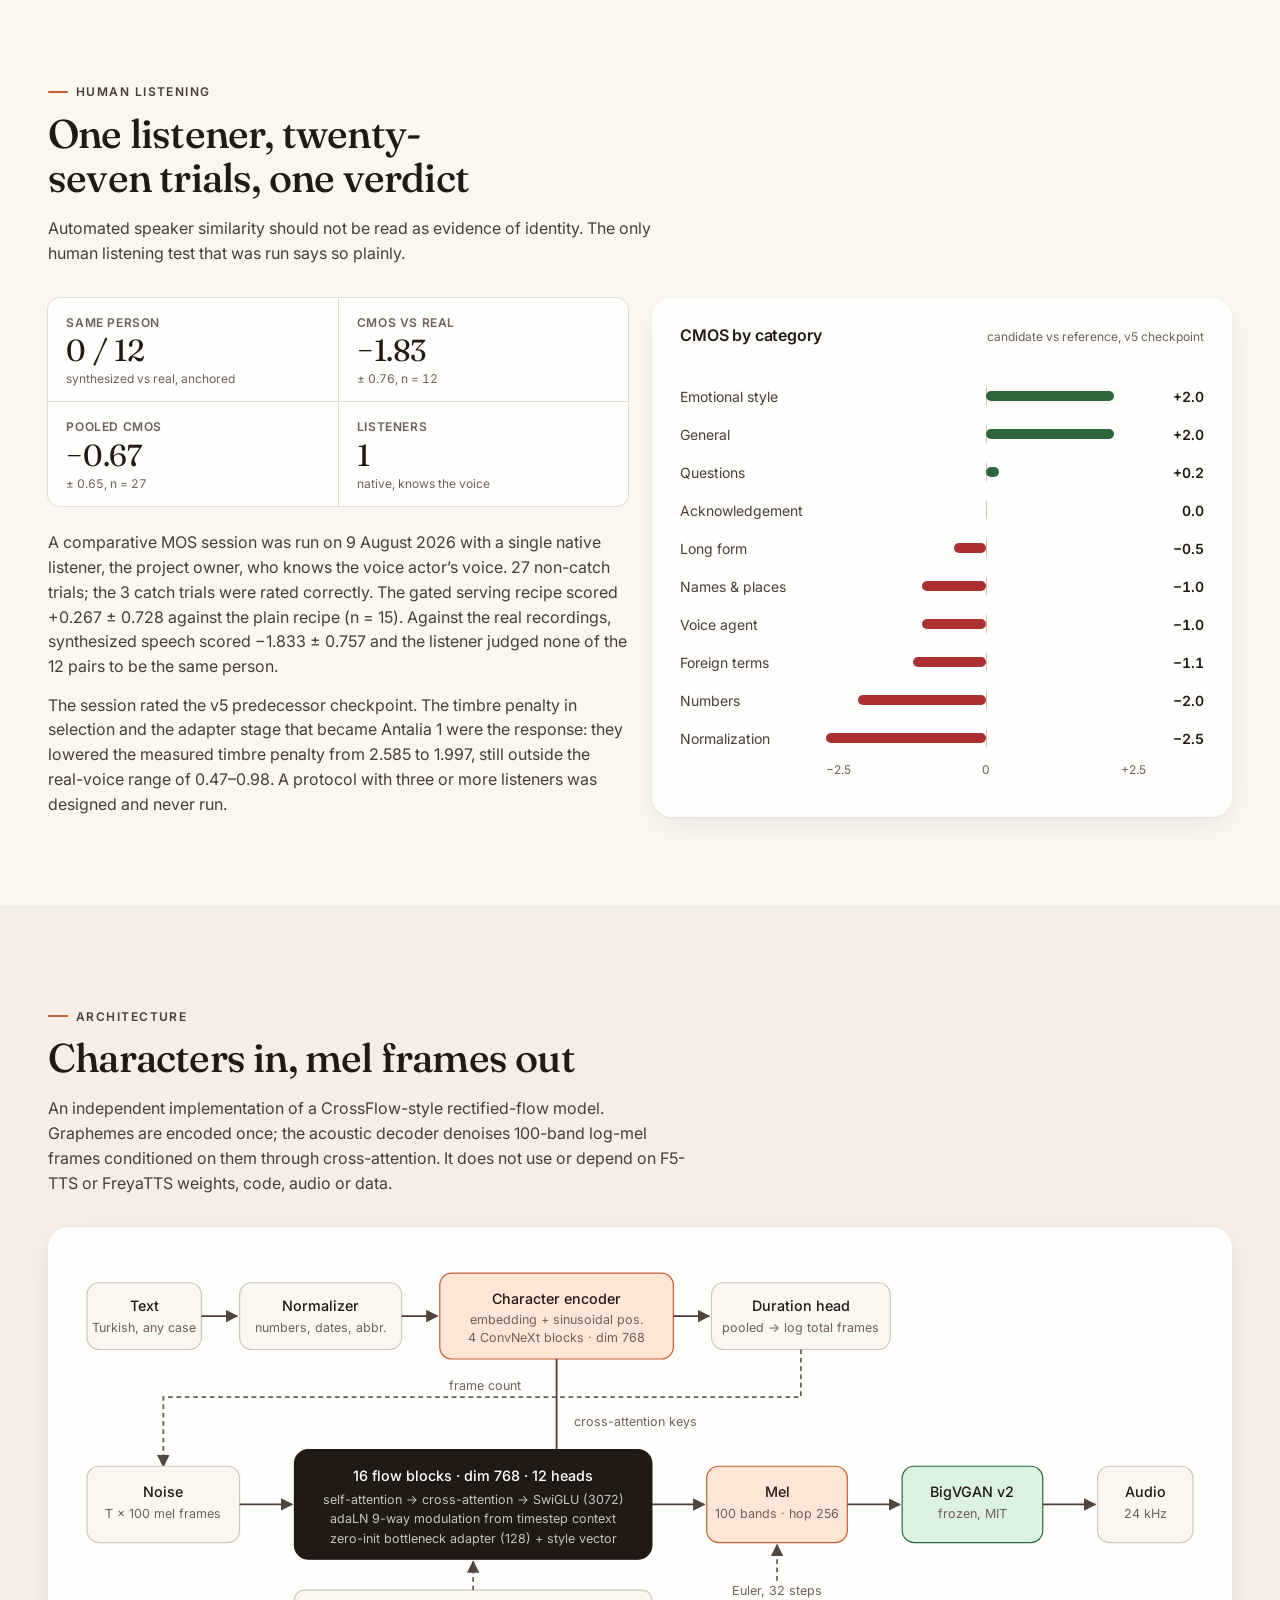
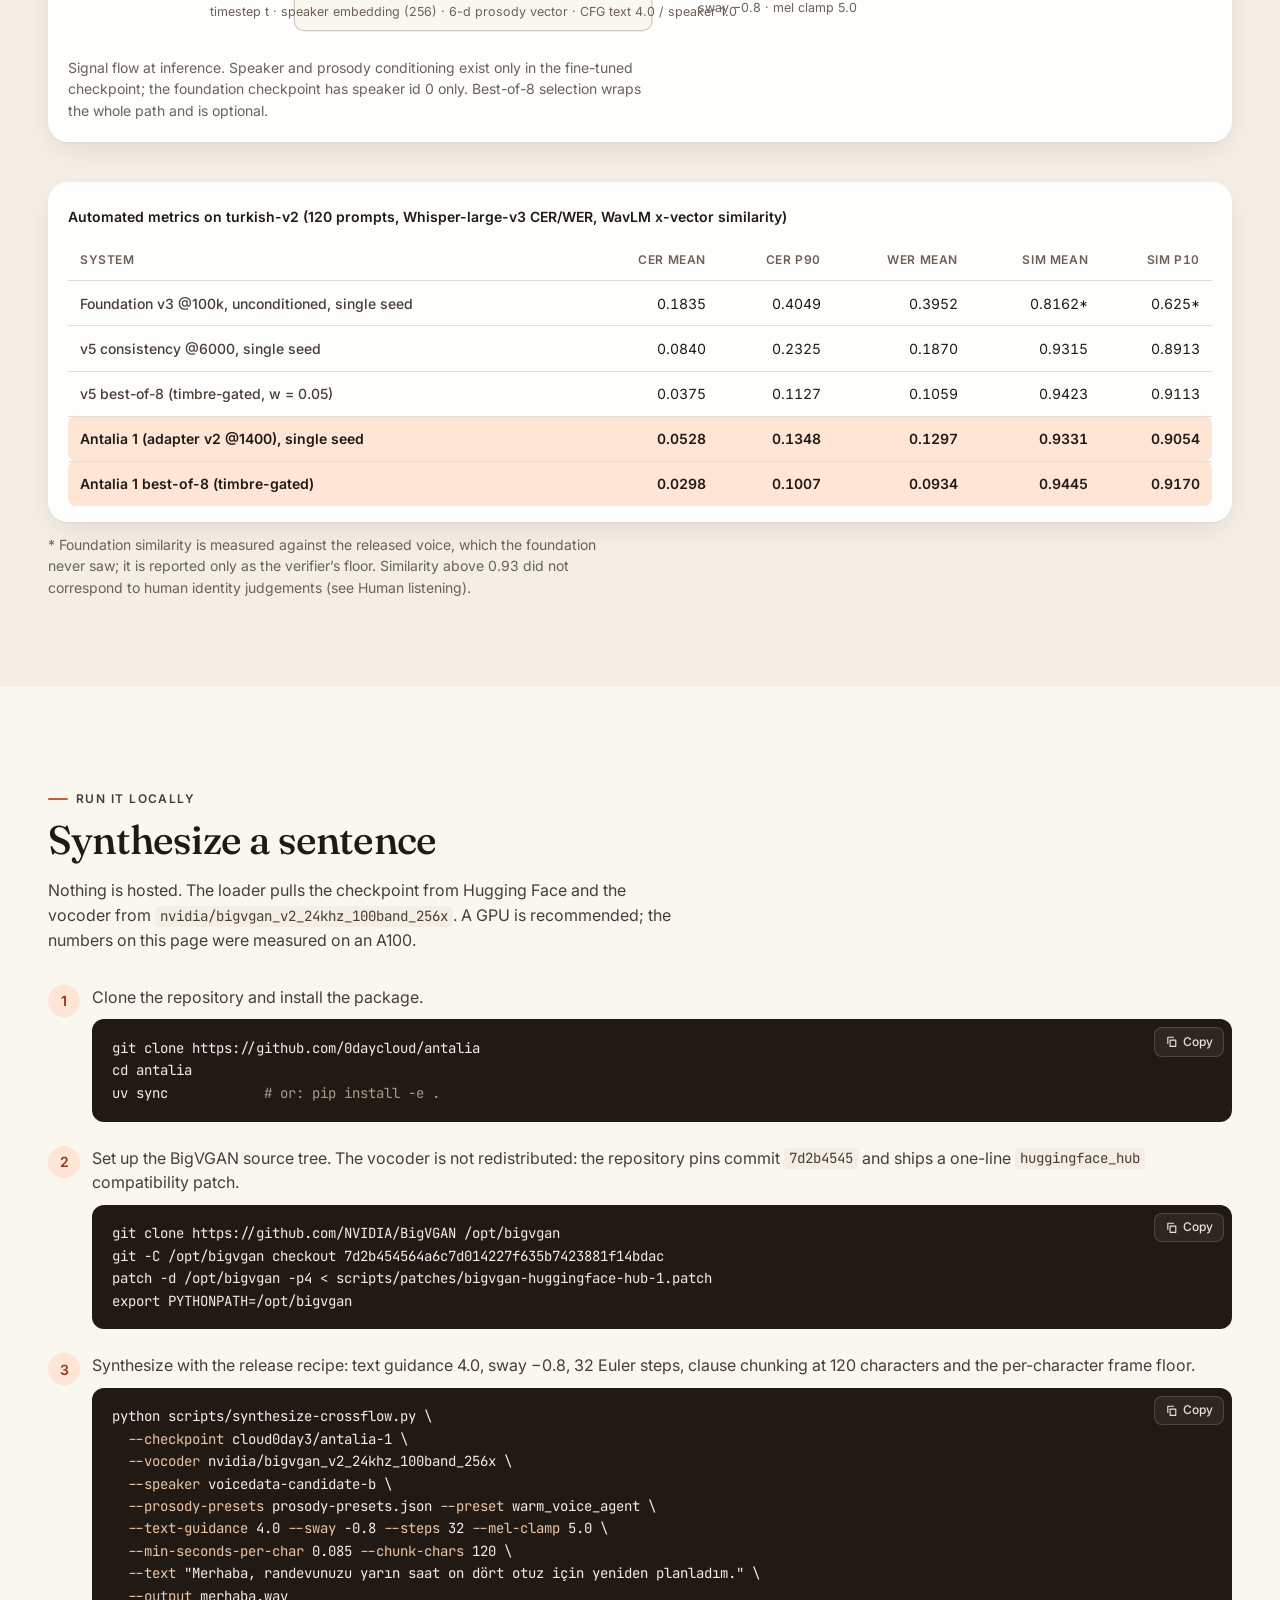
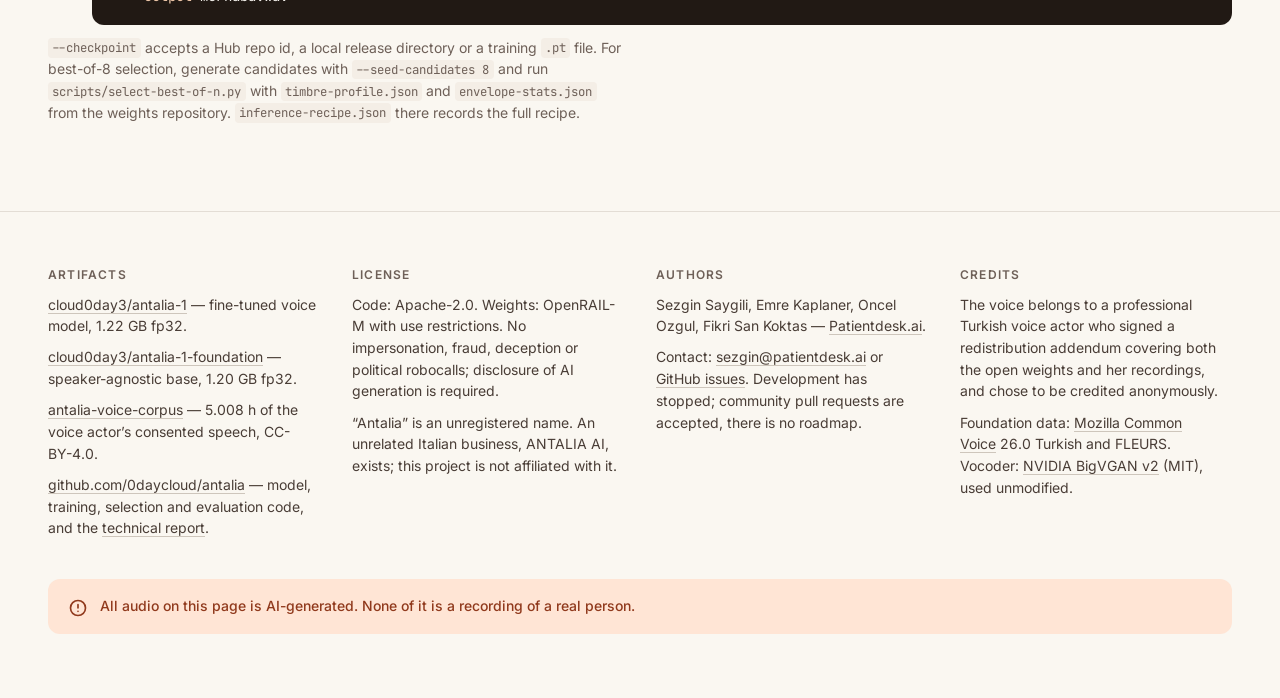
==== commit 04b6e5fc: "Redesign the sample site Replace the wall of twenty identical cards with a scannable sample list: on" ====
--- a/site/index.html
+++ b/site/index.html
@@ -4,12 +4,15 @@
   <meta charset="utf-8">
   <meta name="viewport" content="width=device-width, initial-scale=1">
   <meta name="color-scheme" content="light">
-  <meta name="theme-color" content="#f6f3ee">
+  <meta name="theme-color" content="#f7f4ef">
   <title>Antalia 1 — an open Turkish text-to-speech model</title>
-  <meta name="description" content="Antalia 1 is an open, single-voice Turkish text-to-speech model (~300M parameters, rectified flow, 24 kHz). Development is discontinued; weights, code and evaluation are released in full.">
+  <meta name="description" content="Antalia 1 is an open, single-voice Turkish text-to-speech model (~300M parameters, rectified flow, 24 kHz). Development is discontinued; weights, code, voice corpus and evaluation are released in full. Listen to samples with the numbers behind each one.">
   <link rel="alternate" hreflang="en" href="./">
   <link rel="alternate" hreflang="tr" href="tr/">
-  <link rel="icon" href="data:image/svg+xml,%3Csvg xmlns='http://www.w3.org/2000/svg' viewBox='0 0 40 40'%3E%3Crect x='4' y='15' width='4' height='10' rx='2' fill='%23a85a3a'/%3E%3Crect x='12' y='9' width='4' height='22' rx='2' fill='%23a85a3a'/%3E%3Crect x='20' y='4' width='4' height='32' rx='2' fill='%23a85a3a'/%3E%3Crect x='28' y='11' width='4' height='18' rx='2' fill='%23a85a3a'/%3E%3C/svg%3E">
+  <link rel="icon" href="data:image/svg+xml,%3Csvg xmlns='http://www.w3.org/2000/svg' viewBox='0 0 40 40'%3E%3Crect x='4' y='15' width='4' height='10' rx='2' fill='%23b0603f'/%3E%3Crect x='12' y='9' width='4' height='22' rx='2' fill='%23b0603f'/%3E%3Crect x='20' y='4' width='4' height='32' rx='2' fill='%23b0603f'/%3E%3Crect x='28' y='11' width='4' height='18' rx='2' fill='%23b0603f'/%3E%3C/svg%3E">
+  <link rel="preconnect" href="https://fonts.googleapis.com">
+  <link rel="preconnect" href="https://fonts.gstatic.com" crossorigin>
+  <link rel="stylesheet" href="https://fonts.googleapis.com/css2?family=Fraunces:ital,opsz,wght@0,9..144,400;0,9..144,500;1,9..144,400&family=Inter:wght@400;500;600&family=JetBrains+Mono:wght@400;500&display=swap">
   <link rel="stylesheet" href="styles.css">
 </head>
 <body>
@@ -27,10 +30,19 @@
         <span>Antalia 1</span>
         <span class="brand-status">Discontinued</span>
       </a>
+      <nav class="page-nav" aria-label="On this page">
+        <a href="#listen">Listen</a>
+        <a href="#failures">Failures</a>
+        <a href="#long-inputs">Long inputs</a>
+        <a href="#assessment">Assessment</a>
+        <a href="#listening">Listening test</a>
+        <a href="#architecture">Architecture</a>
+        <a href="#run">Run it</a>
+      </nav>
       <nav class="site-nav" aria-label="Project links">
-        <a href="https://huggingface.co/cloud0day3/antalia-1">Weights</a>
-        <a href="https://github.com/0daycloud/antalia">Code</a>
-        <a href="https://github.com/0daycloud/antalia/blob/main/paper/main.pdf">Paper</a>
+        <a href="https://huggingface.co/cloud0day3/antalia-1"><svg viewBox="0 0 24 24" fill="none" stroke="currentColor" stroke-width="1.75" stroke-linecap="round" stroke-linejoin="round" aria-hidden="true"><path d="M12 3v12m0 0 4-4m-4 4-4-4M4 17v2a2 2 0 0 0 2 2h12a2 2 0 0 0 2-2v-2"/></svg><span>Weights</span></a>
+        <a href="https://github.com/0daycloud/antalia"><svg viewBox="0 0 24 24" fill="none" stroke="currentColor" stroke-width="1.75" stroke-linecap="round" stroke-linejoin="round" aria-hidden="true"><path d="m8 8-4 4 4 4m8-8 4 4-4 4m-2-12-4 16"/></svg><span>Code</span></a>
+        <a href="https://github.com/0daycloud/antalia/blob/main/paper/main.pdf"><svg viewBox="0 0 24 24" fill="none" stroke="currentColor" stroke-width="1.75" stroke-linecap="round" stroke-linejoin="round" aria-hidden="true"><path d="M6 3h8l4 4v14H6zM14 3v4h4M9 12h6M9 16h6"/></svg><span>Paper</span></a>
         <div class="lang-switch" aria-label="Language">
           <span aria-current="page" lang="en">EN</span>
           <a href="tr/" lang="tr" hreflang="tr" aria-label="Türkçe">TR</a>
@@ -41,32 +53,48 @@
 
   <main id="main" data-gallery="gallery.json" data-audio-base="audio/" data-lang="en">
 
-    <section class="hero shell" aria-labelledby="hero-title">
-      <p class="eyebrow">Open release</p>
-      <h1 id="hero-title">Antalia 1 — an open Turkish <em>text-to-speech</em> model.</h1>
-      <p class="lede">Development discontinued; released in full. One professional voice, about 300 million parameters, rectified-flow acoustic model at 24 kHz. This page lets you listen to what it does well and where it falls short, with the numbers behind each sample.</p>
-      <div class="button-row">
-        <a class="button button--dark" href="https://huggingface.co/cloud0day3/antalia-1">Get the weights on Hugging Face</a>
-        <a class="button button--ghost" href="https://github.com/0daycloud/antalia">Read the code on GitHub</a>
-        <a class="button button--ghost" href="https://github.com/0daycloud/antalia/blob/main/paper/main.pdf">Read the technical report</a>
-      </div>
-      <ul class="hero-facts" aria-label="Key facts">
-        <li><strong>304.6M</strong> parameters</li>
-        <li><strong>24 kHz</strong> output</li>
-        <li><strong>67.55 h</strong> Common Voice + FLEURS foundation data</li>
-        <li><strong>5.0 h</strong> of the released voice</li>
-        <li><strong>Turkish</strong> only, grapheme input</li>
-      </ul>
+    <section class="hero" aria-labelledby="hero-title">
+      <div class="shell">
+        <div class="hero-grid">
+          <div>
+            <p class="eyebrow">Open release · development discontinued</p>
+            <h1 id="hero-title">An open Turkish <em>text-to-speech</em> model, released in full.</h1>
+            <p class="lede">One professional voice, about 300 million parameters, a rectified-flow acoustic model at 24 kHz. Weights, code, the voice corpus and every evaluation result are public. This page lets you hear what it does well and where it falls short, with the numbers behind each sample.</p>
+            <div class="button-row">
+              <a class="button button--primary" href="https://huggingface.co/cloud0day3/antalia-1">Get the weights</a>
+              <a class="button button--ghost" href="https://github.com/0daycloud/antalia">Code on GitHub</a>
+              <a class="button button--ghost" href="https://github.com/0daycloud/antalia/blob/main/paper/main.pdf">Technical report</a>
+            </div>
+          </div>
+          <div class="feature" id="feature" data-feature="general-001" aria-labelledby="feature-title">
+            <div class="feature-head">
+              <p class="eyebrow" id="feature-title">Hear the voice</p>
+              <span class="tag">General · best of 8</span>
+            </div>
+            <p class="feature-sentence" data-feature-text>Sabah güneşi sessiz sokağın taşlarına yavaşça vuruyordu.</p>
+            <div data-feature-take></div>
+            <p class="feature-foot">AI-generated. Whisper transcribed it with zero character errors; speaker similarity to the real voice 0.972.</p>
+          </div>
+        </div>
+        <ul class="hero-facts" aria-label="Key facts">
+          <li><strong>304.6M</strong><span>parameters</span></li>
+          <li><strong>24 kHz</strong><span>output, 100-band mel</span></li>
+          <li><strong>5.0 h</strong><span>of the released voice</span></li>
+          <li><strong>67.55 h</strong><span>Common Voice + FLEURS foundation</span></li>
+          <li><strong>0.030</strong><span>CER, best of 8 (0.053 single seed)</span></li>
+        </ul>
+      </div>
     </section>
 
     <section class="section" id="listen" aria-labelledby="listen-title">
       <div class="shell">
         <div class="section-head">
           <p class="eyebrow">Listen</p>
-          <h2 id="listen-title">Two samples per category, raw and selected</h2>
-          <p>Twenty prompts from the 120-prompt <code>turkish-v2</code> evaluation suite, two per category. Each card plays the same sentence twice: the first random seed as generated, and the best of eight seeds chosen by an automatic score (WavLM speaker similarity minus Whisper character error rate, minus small F0-envelope and timbre penalties). CER is Whisper-large-v3 character error rate against the prompt; Sim is WavLM x-vector cosine similarity to the voice actor’s recordings. Selection costs 8× compute.</p>
-        </div>
-        <div class="card-grid" id="showcase-grid" data-gallery-container></div>
+          <h2 id="listen-title">Twenty prompts, each played twice</h2>
+          <p>Two prompts from each of the ten categories in the 120-prompt <code>turkish-v2</code> evaluation suite. For every sentence you can compare the first random seed as generated with the best of eight seeds picked by an automatic score. <strong>CER</strong> is the Whisper-large-v3 character error rate against the prompt. <strong>Sim</strong> is WavLM x-vector cosine similarity to the voice actor’s recordings. Selection costs eight times the compute.</p>
+        </div>
+        <div class="filters" id="showcase-filters" role="group" aria-label="Filter by category"></div>
+        <div class="sample-list" id="showcase-list" data-gallery-container></div>
       </div>
     </section>
 
@@ -75,9 +103,10 @@
         <div class="section-head">
           <p class="eyebrow">Where it fails</p>
           <h2 id="failures-title">Numbers, normalization and foreign terms</h2>
-          <p>These are the prompts with the highest error rates in the suite: six were the worst single-seed results, three the worst results after selection. Some fail on one seed and are recovered by best-of-8 selection; others are not recovered by any seed within the selection score. The note under each sentence shows the CER range across all eight candidates.</p>
-        </div>
-        <div class="card-grid" id="failures-grid" data-gallery-container></div>
+          <p>The nine prompts with the highest error rates in the suite: six were the worst single-seed results, three the worst results even after selection. Under each sentence you can read what Whisper actually heard on the raw take, and see where the raw and selected takes sit within the CER range of all eight seeds.</p>
+        </div>
+        <p class="cer-legend table-note"><span><i style="background: var(--bad)"></i>Single seed</span><span><i style="background: var(--good)"></i>Best of 8</span><span><i style="background: var(--accent-soft-2); width: 1.25rem; border-radius: 4px"></i>Range across 8 seeds</span></p>
+        <div class="sample-list" id="failures-list" data-gallery-container></div>
       </div>
     </section>
 
@@ -86,51 +115,51 @@
         <div class="section-head">
           <p class="eyebrow">Long inputs</p>
           <h2 id="long-title">One duration for the whole input</h2>
-          <p>The model predicts a single total frame count for each input from the pooled text encoding; there are no per-token durations and no aligner. On long text that prediction under-budgets: the same 370-character passage renders as 9.1 s of rushed, mumbled speech when fed in one pass, and as 34.8 s when the inference stack splits it at clause boundaries (≤120 characters, 160 ms pauses, a floor of 0.085 s per non-space character). Chunking cut long-form WER from 36.6 % to 10.7 % on a single seed.</p>
-        </div>
-        <div class="card-grid" id="long-grid" data-gallery-container></div>
+          <p>The model predicts a single total frame count per input from the pooled text encoding. There are no per-token durations and no aligner. On long text that prediction under-budgets: the same 370-character passage renders as 9.1 s of rushed, mumbled speech in one pass, and as 34.8 s when the inference stack splits it at clause boundaries (≤120 characters, 160 ms pauses, a floor of 0.085 s per non-space character). Chunking cut long-form WER from 36.6 % to 10.7 % on a single seed.</p>
+        </div>
+        <div class="sample-list" id="long-list" data-gallery-container></div>
 
         <div class="subsection" id="foundation">
-          <h3>Foundation model, unconditioned</h3>
-          <p>Antalia 1 Foundation is the speaker-agnostic base (299.6M parameters, 100,000 updates on 67.55 h of Common Voice 26 and FLEURS Turkish). With speaker id 0 it produces an averaged voice that belongs to nobody. Single-seed CER on the suite is 0.18; these two samples are what the fine-tuning stages start from.</p>
-          <div class="card-grid" id="foundation-grid" data-gallery-container></div>
+          <h3>The foundation model, unconditioned</h3>
+          <p>Antalia 1 Foundation is the speaker-agnostic base: 299.6M parameters, 100,000 updates on 67.55 h of Common Voice 26 and FLEURS Turkish. With speaker id 0 it produces an averaged voice that belongs to nobody. Single-seed CER on the suite is 0.18. These two samples are where the fine-tuning stages start from.</p>
+          <div class="sample-list" id="foundation-list" data-gallery-container></div>
         </div>
 
         <div class="subsection" id="steps">
-          <h3>16 steps instead of 32</h3>
-          <p>Halving the Euler steps reduced generation time by 45.1 %. Mean speaker similarity stayed within 0.0006 of the 32-step recipe; the 10th-percentile similarity was lower. The release recipe uses 32 steps.</p>
-          <div class="card-grid" id="steps-grid" data-gallery-container></div>
-        </div>
-      </div>
-    </section>
-
-    <section class="section section--tint" id="works" aria-labelledby="works-title">
+          <h3>16 Euler steps instead of 32</h3>
+          <p>Halving the solver steps cut generation time by 45.1 %. Mean speaker similarity stayed within 0.0006 of the 32-step recipe; the 10th-percentile similarity was lower. The release recipe uses 32 steps.</p>
+          <div class="sample-list" id="steps-list" data-gallery-container></div>
+        </div>
+      </div>
+    </section>
+
+    <section class="section section--tint" id="assessment" aria-labelledby="assessment-title">
       <div class="shell">
         <div class="section-head">
           <p class="eyebrow">Assessment</p>
-          <h2 id="works-title">What works, what does not</h2>
-        </div>
-        <div class="columns columns--works">
-          <div>
-            <h3 class="h3-good"><svg viewBox="0 0 24 24" fill="none" stroke="currentColor" stroke-width="2" stroke-linecap="round" stroke-linejoin="round" aria-hidden="true"><path d="M20 6 9 17l-5-5"/></svg>What works</h3>
+          <h2 id="assessment-title">What works, what does not</h2>
+        </div>
+        <div class="columns">
+          <div class="panel">
+            <h3><span class="icon icon--good"><svg viewBox="0 0 24 24" fill="none" stroke="currentColor" stroke-width="2.5" stroke-linecap="round" stroke-linejoin="round" aria-hidden="true"><path d="M20 6 9 17l-5-5"/></svg></span>What works</h3>
             <ul class="fact-list fact-list--good">
               <li><strong>Short conversational Turkish is intelligible.</strong> Single-seed CER 0.053 across the suite (p90 0.135); best-of-8 CER 0.030 (p90 0.101).</li>
-              <li><strong>Grapheme input with a deterministic normalizer.</strong> Numbers, dates, currency and abbreviations are spelled out in code before synthesis; no phoneme dictionary is needed.</li>
+              <li><strong>Grapheme input with a deterministic normalizer.</strong> Numbers, dates, currency and abbreviations are spelled out in code before synthesis. No phoneme dictionary is needed.</li>
               <li><strong>Clause chunking makes long inputs usable.</strong> Long-form WER 36.6 % → 10.7 % with ≤120-character chunks.</li>
-              <li><strong>A frozen, transparent vocoder.</strong> BigVGAN v2 24 kHz measures within ±0.4 dB on real-mel reconstruction, so errors you hear come from the acoustic model.</li>
-              <li><strong>The release is complete.</strong> Both checkpoints, the training, selection and evaluation code, the 120-prompt suite, the listening protocol and its raw results are public. The voice actor’s recordings are not.</li>
+              <li><strong>A frozen, transparent vocoder.</strong> BigVGAN v2 24 kHz measures within ±0.4 dB on real-mel reconstruction, so the errors you hear come from the acoustic model.</li>
+              <li><strong>The release is complete.</strong> Both checkpoints, the 5.0 h voice corpus, the training, selection and evaluation code, the 120-prompt suite, the listening protocol and its raw results are all public.</li>
             </ul>
           </div>
-          <div>
-            <h3 class="h3-bad"><svg viewBox="0 0 24 24" fill="none" stroke="currentColor" stroke-width="2" stroke-linecap="round" stroke-linejoin="round" aria-hidden="true"><path d="M18 6 6 18M6 6l12 12"/></svg>What does not</h3>
+          <div class="panel">
+            <h3><span class="icon icon--bad"><svg viewBox="0 0 24 24" fill="none" stroke="currentColor" stroke-width="2.5" stroke-linecap="round" stroke-linejoin="round" aria-hidden="true"><path d="M18 6 6 18M6 6l12 12"/></svg></span>What does not</h3>
             <ul class="fact-list fact-list--bad">
               <li><strong>Voice similarity.</strong> Automated similarity reads 0.93–0.94, but a native listener who knows the voice rated 0 of 12 synthesized-vs-real pairs as the same person. The gap is a timbre bias in the presence band (+4.0 dB at 4.7–6.8 kHz). This is the biggest limitation.</li>
-              <li><strong>Long inputs.</strong> The total-duration head under-budgets; without clause chunking (≤120 characters) and a per-character frame floor, long sentences rush and mumble.</li>
+              <li><strong>Long inputs.</strong> The total-duration head under-budgets. Without clause chunking and a per-character frame floor, long sentences rush and mumble.</li>
               <li><strong>Numbers, normalization-heavy text, foreign names and abbreviations</strong> have the highest CER. Best-of-8 partially recovers them; some prompts fail on all eight seeds.</li>
-              <li><strong>Single-seed variance is large.</strong> Per-prompt CER spreads up to 0.00–0.17 across seeds. The headline numbers depend on best-of-8 selection with Whisper and WavLM scorers, which costs 8× compute.</li>
+              <li><strong>Single-seed variance is large.</strong> Per-prompt CER spreads up to 0.00–0.17 across seeds. The headline numbers depend on best-of-8 selection with Whisper and WavLM scorers.</li>
               <li><strong>One fixed voice.</strong> No zero-shot cloning, Turkish only, 24 kHz, grapheme input.</li>
               <li><strong>No multi-listener MOS, no memorization audit, no watermark.</strong></li>
-              <li><strong>Latency.</strong> On an A100 with 32 steps and a resident model, a 5 s utterance takes about 2.1–2.3 s after warm-up; the first request about 6 s. On the cancelled Cloud Run L4 staging, time-to-first-audio was p50 5.0 s / p95 9.2 s at low load.</li>
+              <li><strong>Latency.</strong> On an A100 with 32 steps and a resident model, a 5 s utterance takes about 2.1–2.3 s after warm-up; the first request about 6 s.</li>
             </ul>
           </div>
         </div>
@@ -142,19 +171,38 @@
         <div class="section-head">
           <p class="eyebrow">Human listening</p>
           <h2 id="listening-title">One listener, twenty-seven trials, one verdict</h2>
-        </div>
-        <div class="callout">
+          <p>Automated speaker similarity should not be read as evidence of identity. The only human listening test that was run says so plainly.</p>
+        </div>
+        <div class="listening-grid">
           <div>
-            <p>A comparative MOS session was run on 2026-08-09 with a single native listener, the project owner, who knows the voice actor’s voice. 27 non-catch trials; the 3 catch trials were rated correctly. Pooled CMOS was −0.667 ± 0.653 toward the candidate. The gated serving recipe scored +0.267 ± 0.728 against the plain recipe (n = 15). Against the real recordings, synthesized speech scored −1.833 ± 0.757 (n = 12) and the listener judged <strong>0 of 12</strong> pairs to be the same person.</p>
-            <p>Per category: emotion +2.0, general +2.0, questions +0.2, acknowledgement 0.0, long −0.5, names and places −1.0, voice agent −1.0, foreign −1.14, numeric −2.0, normalization −2.5.</p>
-            <p>The session rated the v5 predecessor checkpoint. The timbre penalty in selection and the adapter stage that became Antalia 1 were the response to it; they lowered the measured penalty from 2.585 to 1.997, still outside the real-voice range of 0.47–0.98. A ≥3-listener protocol was designed and never run. No multi-listener MOS exists for this model, and automated speaker similarity should not be read as evidence of identity.</p>
-          </div>
-          <dl class="stat-grid">
-            <div class="stat"><dt>Same person</dt><dd>0 / 12<small>anchored synth vs real</small></dd></div>
-            <div class="stat"><dt>CMOS vs real</dt><dd>−1.83<small>± 0.76, n = 12</small></dd></div>
-            <div class="stat"><dt>Pooled CMOS</dt><dd>−0.67<small>± 0.65, n = 27</small></dd></div>
-            <div class="stat"><dt>Listeners</dt><dd>1<small>native, informed</small></dd></div>
-          </dl>
+            <dl class="stat-grid">
+              <div class="stat"><dt>Same person</dt><dd>0 / 12<small>synthesized vs real, anchored</small></dd></div>
+              <div class="stat"><dt>CMOS vs real</dt><dd>−1.83<small>± 0.76, n = 12</small></dd></div>
+              <div class="stat"><dt>Pooled CMOS</dt><dd>−0.67<small>± 0.65, n = 27</small></dd></div>
+              <div class="stat"><dt>Listeners</dt><dd>1<small>native, knows the voice</small></dd></div>
+            </dl>
+            <div class="prose">
+              <p>A comparative MOS session was run on 9 August 2026 with a single native listener, the project owner, who knows the voice actor’s voice. 27 non-catch trials; the 3 catch trials were rated correctly. The gated serving recipe scored +0.267 ± 0.728 against the plain recipe (n = 15). Against the real recordings, synthesized speech scored −1.833 ± 0.757 and the listener judged none of the 12 pairs to be the same person.</p>
+              <p>The session rated the v5 predecessor checkpoint. The timbre penalty in selection and the adapter stage that became Antalia 1 were the response: they lowered the measured timbre penalty from 2.585 to 1.997, still outside the real-voice range of 0.47–0.98. A protocol with three or more listeners was designed and never run.</p>
+            </div>
+          </div>
+          <div class="panel cmos" aria-labelledby="cmos-title">
+            <div class="cmos-head">
+              <h3 id="cmos-title">CMOS by category</h3>
+              <small>candidate vs reference, v5 checkpoint</small>
+            </div>
+            <div class="cmos-row"><span>Emotional style</span><div class="cmos-track"><div class="cmos-bar cmos-bar--pos" style="--v: 2.0"></div></div><span>+2.0</span></div>
+            <div class="cmos-row"><span>General</span><div class="cmos-track"><div class="cmos-bar cmos-bar--pos" style="--v: 2.0"></div></div><span>+2.0</span></div>
+            <div class="cmos-row"><span>Questions</span><div class="cmos-track"><div class="cmos-bar cmos-bar--pos" style="--v: 0.2"></div></div><span>+0.2</span></div>
+            <div class="cmos-row"><span>Acknowledgement</span><div class="cmos-track"><div class="cmos-bar cmos-bar--pos" style="--v: 0"></div></div><span>0.0</span></div>
+            <div class="cmos-row"><span>Long form</span><div class="cmos-track"><div class="cmos-bar cmos-bar--neg" style="--v: 0.5"></div></div><span>−0.5</span></div>
+            <div class="cmos-row"><span>Names &amp; places</span><div class="cmos-track"><div class="cmos-bar cmos-bar--neg" style="--v: 1.0"></div></div><span>−1.0</span></div>
+            <div class="cmos-row"><span>Voice agent</span><div class="cmos-track"><div class="cmos-bar cmos-bar--neg" style="--v: 1.0"></div></div><span>−1.0</span></div>
+            <div class="cmos-row"><span>Foreign terms</span><div class="cmos-track"><div class="cmos-bar cmos-bar--neg" style="--v: 1.14"></div></div><span>−1.1</span></div>
+            <div class="cmos-row"><span>Numbers</span><div class="cmos-track"><div class="cmos-bar cmos-bar--neg" style="--v: 2.0"></div></div><span>−2.0</span></div>
+            <div class="cmos-row"><span>Normalization</span><div class="cmos-track"><div class="cmos-bar cmos-bar--neg" style="--v: 2.5"></div></div><span>−2.5</span></div>
+            <div class="cmos-axis"><span></span><div><span>−2.5</span><span>0</span><span>+2.5</span></div><span></span></div>
+          </div>
         </div>
       </div>
     </section>
@@ -289,8 +337,8 @@
               </tr>
             </tbody>
           </table>
-          <p class="table-note">* Foundation similarity is measured against the released voice, which the foundation never saw; it is reported only as the verifier’s floor. Similarity numbers above 0.93 did not correspond to human identity judgements (see Human listening).</p>
-        </div>
+        </div>
+        <p class="table-note">* Foundation similarity is measured against the released voice, which the foundation never saw; it is reported only as the verifier’s floor. Similarity above 0.93 did not correspond to human identity judgements (see Human listening).</p>
       </div>
     </section>
 
@@ -303,26 +351,38 @@
         </div>
         <ol class="run-steps">
           <li>
-            <p>Clone the repository and install the package.</p>
-<pre><code>git clone https://github.com/0daycloud/antalia
+            <div>
+              <p>Clone the repository and install the package.</p>
+              <div class="code"><pre><code>git clone https://github.com/0daycloud/antalia
 cd antalia
-uv sync            <span class="cm"># or: pip install -e .</span></code></pre>
+uv sync            <span class="cm"># or: pip install -e .</span></code></pre></div>
+            </div>
           </li>
           <li>
-            <p>Set up the BigVGAN source tree. The vocoder is not redistributed: the repository pins commit <code>7d2b4545</code> and ships a one-line <code>huggingface_hub</code> compatibility patch. Follow the “Vocoder” section of the README.</p>
-<pre><code><span class="cm"># BigVGAN source tree (pinned commit + one-line hub patch), see README "Vocoder"</span></code></pre>
+            <div>
+              <p>Set up the BigVGAN source tree. The vocoder is not redistributed: the repository pins commit <code>7d2b4545</code> and ships a one-line <code>huggingface_hub</code> compatibility patch.</p>
+              <div class="code"><pre><code>git clone https://github.com/NVIDIA/BigVGAN /opt/bigvgan
+git -C /opt/bigvgan checkout 7d2b454564a6c7d014227f635b7423881f14bdac
+patch -d /opt/bigvgan -p4 &lt; scripts/patches/bigvgan-huggingface-hub-1.patch
+export PYTHONPATH=/opt/bigvgan</code></pre></div>
+            </div>
           </li>
           <li>
-            <p>Synthesize.</p>
-<pre><code>python scripts/synthesize-crossflow.py \
-  --checkpoint cloud0day3/antalia-1 \
-  --vocoder nvidia/bigvgan_v2_24khz_100band_256x \
-  --speaker voicedata-candidate-b \
-  --text "Merhaba" \
-  --output merhaba.wav</code></pre>
+            <div>
+              <p>Synthesize with the release recipe: text guidance 4.0, sway −0.8, 32 Euler steps, clause chunking at 120 characters and the per-character frame floor.</p>
+              <div class="code"><pre><code>python scripts/synthesize-crossflow.py \
+  <span class="fl">--checkpoint</span> cloud0day3/antalia-1 \
+  <span class="fl">--vocoder</span> nvidia/bigvgan_v2_24khz_100band_256x \
+  <span class="fl">--speaker</span> voicedata-candidate-b \
+  <span class="fl">--prosody-presets</span> prosody-presets.json <span class="fl">--preset</span> warm_voice_agent \
+  <span class="fl">--text-guidance</span> 4.0 <span class="fl">--sway</span> -0.8 <span class="fl">--steps</span> 32 <span class="fl">--mel-clamp</span> 5.0 \
+  <span class="fl">--min-seconds-per-char</span> 0.085 <span class="fl">--chunk-chars</span> 120 \
+  <span class="fl">--text</span> "Merhaba, randevunuzu yarın saat on dört otuz için yeniden planladım." \
+  <span class="fl">--output</span> merhaba.wav</code></pre></div>
+            </div>
           </li>
         </ol>
-        <p class="table-note"><code>--checkpoint</code> accepts a Hub repo id, a local release directory or a training <code>.pt</code> file. For best-of-8 selection, generate seed candidates with <code>--seed-candidates 8</code> and run <code>scripts/select-best-of-n.py</code> with <code>timbre-profile.json</code> and <code>envelope-stats.json</code> from the weights repository.</p>
+        <p class="table-note"><code>--checkpoint</code> accepts a Hub repo id, a local release directory or a training <code>.pt</code> file. For best-of-8 selection, generate candidates with <code>--seed-candidates 8</code> and run <code>scripts/select-best-of-n.py</code> with <code>timbre-profile.json</code> and <code>envelope-stats.json</code> from the weights repository. <code>inference-recipe.json</code> there records the full recipe.</p>
       </div>
     </section>
   </main>
@@ -331,8 +391,15 @@
     <div class="shell">
       <div class="footer-grid">
         <div>
+          <h2>Artifacts</h2>
+          <p><a href="https://huggingface.co/cloud0day3/antalia-1">cloud0day3/antalia-1</a> — fine-tuned voice model, 1.22 GB fp32.</p>
+          <p><a href="https://huggingface.co/cloud0day3/antalia-1-foundation">cloud0day3/antalia-1-foundation</a> — speaker-agnostic base, 1.20 GB fp32.</p>
+          <p><a href="https://huggingface.co/datasets/cloud0day3/antalia-voice-corpus">antalia-voice-corpus</a> — 5.008 h of the voice actor’s consented speech, CC-BY-4.0.</p>
+          <p><a href="https://github.com/0daycloud/antalia">github.com/0daycloud/antalia</a> — model, training, selection and evaluation code, and the <a href="https://github.com/0daycloud/antalia/blob/main/paper/main.pdf">technical report</a>.</p>
+        </div>
+        <div>
           <h2>License</h2>
-          <p>Code: <a href="https://github.com/0daycloud/antalia">Apache-2.0</a>. Weights: OpenRAIL-M with use restrictions — no impersonation, fraud, deception or political robocalls; disclosure of AI generation is required.</p>
+          <p>Code: Apache-2.0. Weights: OpenRAIL-M with use restrictions. No impersonation, fraud, deception or political robocalls; disclosure of AI generation is required.</p>
           <p>“Antalia” is an unregistered name. An unrelated Italian business, ANTALIA AI, exists; this project is not affiliated with it.</p>
         </div>
         <div>
@@ -342,14 +409,8 @@
         </div>
         <div>
           <h2>Credits</h2>
-          <p>The voice belongs to a professional Turkish voice actor who signed a redistribution addendum covering open weights and chose to be credited anonymously. Her raw recordings are not released.</p>
+          <p>The voice belongs to a professional Turkish voice actor who signed a redistribution addendum covering both the open weights and her recordings, and chose to be credited anonymously.</p>
           <p>Foundation data: <a href="https://commonvoice.mozilla.org/">Mozilla Common Voice</a> 26.0 Turkish and FLEURS. Vocoder: <a href="https://huggingface.co/nvidia/bigvgan_v2_24khz_100band_256x">NVIDIA BigVGAN v2</a> (MIT), used unmodified.</p>
-        </div>
-        <div>
-          <h2>Artifacts</h2>
-          <p><a href="https://huggingface.co/cloud0day3/antalia-1">cloud0day3/antalia-1</a> — fine-tuned voice model, 1.22 GB fp32.</p>
-          <p><a href="https://huggingface.co/cloud0day3/antalia-1-foundation">cloud0day3/antalia-1-foundation</a> — speaker-agnostic base, 1.20 GB fp32.</p>
-          <p><a href="https://github.com/0daycloud/antalia">github.com/0daycloud/antalia</a> — model, training, selection and evaluation code. <a href="https://github.com/0daycloud/antalia/blob/main/paper/main.pdf">Technical report</a> on arXiv.</p>
         </div>
       </div>
       <div class="disclosure">
@@ -357,8 +418,7 @@
         <p>All audio on this page is AI-generated. None of it is a recording of a real person.</p>
       </div>
     </div>
-        <p class="corpus-note"><a href="https://huggingface.co/datasets/cloud0day3/antalia-voice-corpus">Voice corpus</a> — 5.008 h of the voice actor's consented speech, CC-BY-4.0.</p>
-</footer>
+  </footer>
 
   <script src="app.js" defer></script>
 </body>
--- a/site/styles.css
+++ b/site/styles.css
@@ -1,50 +1,60 @@
-/* Antalia 1 showcase — static, no build step. Tokens re-expressed from the product palette. */
+/* Antalia 1 sample site. Static, no build step. */
 
 *, *::before, *::after { box-sizing: border-box; }
 * { margin: 0; }
 
 :root {
-  --bg: oklch(0.972 0.008 85);
-  --bg-deep: oklch(0.945 0.014 82);
-  --surface: oklch(0.995 0.003 85);
-  --ink: oklch(0.235 0.014 55);
-  --ink-soft: oklch(0.4 0.02 52);
-  --muted: oklch(0.47 0.022 52);
-  --line: oklch(0.885 0.014 78);
-  --line-strong: oklch(0.82 0.018 74);
-  --accent: oklch(0.585 0.14 38);
-  --accent-dark: oklch(0.455 0.115 35);
-  --accent-soft: oklch(0.91 0.045 48);
-  --sage: oklch(0.82 0.07 143);
-  --sage-soft: oklch(0.93 0.035 143);
-  --sage-dark: oklch(0.34 0.055 143);
-  --danger: oklch(0.46 0.16 27);
-  --danger-soft: oklch(0.93 0.035 27);
-  --white: oklch(0.995 0.003 85);
-  --focus: var(--accent-dark);
-
-  --radius-sm: 0.5rem;
-  --radius-md: 0.9rem;
-  --radius-lg: 1.4rem;
-  --shadow-card: 0 1px 2px oklch(0.25 0.02 50 / 0.06), 0 12px 32px oklch(0.25 0.02 50 / 0.08);
-  --shell: 72rem;
-  --measure: 66ch;
-
-  --font-body: ui-sans-serif, -apple-system, BlinkMacSystemFont, "Segoe UI", Inter, Roboto, sans-serif;
-  --font-head: "Iowan Old Style", Baskerville, "Times New Roman", serif;
-  --font-mono: ui-monospace, "SF Mono", Menlo, Consolas, monospace;
+  color-scheme: light;
+
+  --bg: oklch(0.976 0.009 80);
+  --bg-2: oklch(0.952 0.013 78);
+  --surface: oklch(0.996 0.002 80);
+  --ink: oklch(0.22 0.016 52);
+  --ink-2: oklch(0.37 0.02 50);
+  --muted: oklch(0.5 0.022 50);
+  --line: oklch(0.9 0.012 75);
+  --line-2: oklch(0.83 0.016 72);
+
+  --accent: oklch(0.6 0.145 40);
+  --accent-ink: oklch(0.46 0.125 38);
+  --accent-soft: oklch(0.94 0.038 52);
+  --accent-soft-2: oklch(0.885 0.06 50);
+
+  --good: oklch(0.46 0.09 150);
+  --good-soft: oklch(0.94 0.035 150);
+  --warn: oklch(0.55 0.12 75);
+  --warn-soft: oklch(0.95 0.05 85);
+  --bad: oklch(0.5 0.16 25);
+  --bad-soft: oklch(0.945 0.035 25);
+
+  --focus: var(--accent-ink);
+
+  --r-sm: 8px;
+  --r-md: 12px;
+  --r-lg: 20px;
+  --pad-card: 8px;
+
+  --shadow-1: 0 1px 2px oklch(0.25 0.02 50 / 0.05), 0 1px 1px oklch(0.25 0.02 50 / 0.03);
+  --shadow-2: 0 1px 2px oklch(0.25 0.02 50 / 0.05), 0 10px 30px -8px oklch(0.25 0.02 50 / 0.12);
+
+  --shell: 74rem;
+  --measure: 64ch;
+
+  --font-body: "Inter", ui-sans-serif, -apple-system, BlinkMacSystemFont, "Segoe UI", Roboto, sans-serif;
+  --font-display: "Fraunces", "Iowan Old Style", Baskerville, Georgia, serif;
+  --font-mono: "JetBrains Mono", ui-monospace, "SF Mono", Menlo, Consolas, monospace;
 
   --text-xs: 0.75rem;
   --text-sm: 0.875rem;
   --text-md: 1rem;
   --text-lg: 1.125rem;
   --text-xl: 1.375rem;
+  --text-2xl: clamp(1.75rem, 1.3rem + 1.8vw, 2.5rem);
+  --text-3xl: clamp(2.5rem, 1.6rem + 4vw, 4.5rem);
 }
 
 html { scroll-behavior: auto; }
-@media (prefers-reduced-motion: no-preference) {
-  html { scroll-behavior: smooth; }
-}
+@media (prefers-reduced-motion: no-preference) { html { scroll-behavior: smooth; } }
 
 body {
   min-height: 100vh;
@@ -58,488 +68,469 @@
   overflow-x: clip;
 }
 
-button, input, select { font: inherit; }
+button, input { font: inherit; color: inherit; }
 img, svg { display: block; max-width: 100%; }
 a { color: inherit; }
-button { color: inherit; }
 button, a { -webkit-tap-highlight-color: transparent; }
-
-::selection { background: var(--sage); color: var(--ink); }
-
-:focus-visible { outline: 3px solid var(--focus); outline-offset: 3px; }
-[id] { scroll-margin-top: 1.5rem; }
-
-h1, h2, h3 { font-family: var(--font-head); font-weight: 500; }
+::selection { background: var(--accent-soft-2); color: var(--ink); }
+:focus-visible { outline: 3px solid var(--focus); outline-offset: 3px; border-radius: 4px; }
+[id] { scroll-margin-top: 5rem; }
+
+h1, h2, h3 { font-family: var(--font-display); font-weight: 500; font-optical-sizing: auto; }
 h1, h2 { letter-spacing: -0.02em; text-wrap: balance; }
-h1 { font-size: clamp(2.4rem, 5.2vw, 4rem); line-height: 1.02; }
-h2 { font-size: clamp(1.7rem, 2.8vw, 2.4rem); line-height: 1.1; }
-h3 { font-size: var(--text-xl); line-height: 1.2; }
+h1 { font-size: var(--text-3xl); line-height: 1.02; }
+h2 { font-size: var(--text-2xl); line-height: 1.1; }
+h3 { font-size: var(--text-xl); line-height: 1.2; letter-spacing: -0.01em; }
 p, li, dd { text-wrap: pretty; }
 p { max-width: var(--measure); }
-strong { font-weight: 650; }
-code, kbd, pre { font-family: var(--font-mono); font-size: 0.9em; }
-code { background: var(--bg-deep); border-radius: 0.3em; padding: 0.1em 0.35em; }
+strong { font-weight: 600; }
+code, kbd, pre { font-family: var(--font-mono); font-size: 0.88em; }
+code { background: var(--bg-2); border-radius: 0.3em; padding: 0.1em 0.35em; }
 pre code { background: none; padding: 0; font-size: 1em; }
+.num, .tnum { font-variant-numeric: tabular-nums; }
 
 .visually-hidden {
-  position: absolute;
-  width: 1px;
-  height: 1px;
-  margin: -1px;
-  padding: 0;
-  overflow: hidden;
-  clip-path: inset(50%);
-  white-space: nowrap;
-  border: 0;
+  position: absolute; width: 1px; height: 1px; margin: -1px; padding: 0;
+  overflow: hidden; clip-path: inset(50%); white-space: nowrap; border: 0;
 }
 
 .skip-link {
-  position: fixed;
-  inset-block-start: 0.75rem;
-  inset-inline-start: 0.75rem;
-  z-index: 100;
+  position: fixed; inset-block-start: 0.75rem; inset-inline-start: 0.75rem; z-index: 100;
   transform: translateY(-150%);
-  border-radius: 999px;
-  background: var(--ink);
-  color: var(--white);
-  padding: 0.75rem 1rem;
-  font-weight: 650;
-  text-decoration: none;
+  border-radius: 999px; background: var(--ink); color: var(--surface);
+  padding: 0.75rem 1rem; font-weight: 600; text-decoration: none;
 }
 .skip-link:focus { transform: translateY(0); }
 
-.shell {
-  width: min(100% - 2.5rem, var(--shell));
-  margin-inline: auto;
-}
-
-/* Header ------------------------------------------------------------------ */
-
-.site-header { padding-block: 1.25rem; border-block-end: 1px solid var(--line); }
+.shell { width: min(100% - 2.5rem, var(--shell)); margin-inline: auto; }
+
+/* Header --------------------------------------------------------------- */
+
+.site-header {
+  position: sticky; top: 0; z-index: 50;
+  background: oklch(from var(--bg) l c h / 0.85);
+  -webkit-backdrop-filter: blur(12px); backdrop-filter: blur(12px);
+  border-block-end: 1px solid var(--line);
+}
 .header-inner {
-  display: flex;
-  flex-wrap: wrap;
-  align-items: center;
-  justify-content: space-between;
-  gap: 0.75rem 1.5rem;
+  display: flex; align-items: center; justify-content: space-between; gap: 1rem;
+  min-height: 3.75rem;
 }
 .brand {
-  display: inline-flex;
-  align-items: center;
-  gap: 0.55rem;
-  font-weight: 700;
-  letter-spacing: -0.02em;
-  text-decoration: none;
-  white-space: nowrap;
+  display: inline-flex; align-items: center; gap: 0.55rem;
+  font-weight: 650; letter-spacing: -0.02em; text-decoration: none; white-space: nowrap;
   font-size: var(--text-lg);
 }
 .brand svg { width: 1.5rem; height: 1.5rem; color: var(--accent); }
 .brand-status {
-  font-size: var(--text-xs);
-  font-weight: 650;
-  letter-spacing: 0.08em;
-  text-transform: uppercase;
-  color: var(--muted);
-  border: 1px solid var(--line-strong);
-  border-radius: 999px;
-  padding: 0.2rem 0.6rem;
-  margin-inline-start: 0.5rem;
-}
-.site-nav { display: flex; flex-wrap: wrap; align-items: center; gap: 0.25rem 0.5rem; }
-.site-nav a {
-  display: inline-flex;
-  align-items: center;
-  min-height: 2.5rem;
-  padding: 0.4rem 0.7rem;
-  border-radius: var(--radius-sm);
-  font-size: var(--text-sm);
-  font-weight: 550;
-  text-decoration: none;
-  color: var(--ink-soft);
-}
-.site-nav a:hover { color: var(--ink); background: var(--bg-deep); }
+  font-size: 0.6875rem; font-weight: 600; letter-spacing: 0.08em; text-transform: uppercase;
+  color: var(--accent-ink); background: var(--accent-soft);
+  border-radius: 999px; padding: 0.25rem 0.6rem; margin-inline-start: 0.35rem;
+}
+.page-nav { display: none; align-items: center; gap: 0.15rem; }
+.page-nav a {
+  display: inline-flex; align-items: center; min-height: 2.25rem; padding: 0.3rem 0.6rem; white-space: nowrap;
+  border-radius: var(--r-sm); font-size: var(--text-sm); font-weight: 500;
+  color: var(--ink-2); text-decoration: none;
+  transition: background-color 150ms ease, color 150ms ease;
+}
+.page-nav a:hover { color: var(--ink); background: var(--bg-2); }
+.site-nav { display: flex; align-items: center; gap: 0.25rem; }
+.site-nav > a {
+  display: inline-flex; align-items: center; gap: 0.35rem; min-height: 2.25rem; padding: 0.3rem 0.65rem;
+  border-radius: var(--r-sm); font-size: var(--text-sm); font-weight: 500;
+  color: var(--ink-2); text-decoration: none;
+  transition: background-color 150ms ease, color 150ms ease;
+}
+.site-nav > a:hover { color: var(--ink); background: var(--bg-2); }
+.site-nav > a svg { width: 1rem; height: 1rem; }
 .lang-switch {
-  display: inline-flex;
-  align-items: center;
-  border: 1px solid var(--line-strong);
-  border-radius: 999px;
-  padding: 0.15rem;
-  margin-inline-start: 0.5rem;
-  background: var(--surface);
+  display: inline-flex; align-items: center; margin-inline-start: 0.5rem;
+  border-radius: 999px; padding: 3px; background: var(--bg-2);
 }
 .lang-switch a, .lang-switch span {
-  display: inline-flex;
-  align-items: center;
-  justify-content: center;
-  min-width: 2.4rem;
-  min-height: 2.1rem;
-  padding: 0.2rem 0.6rem;
-  border-radius: 999px;
-  font-size: var(--text-xs);
-  font-weight: 650;
-  letter-spacing: 0.05em;
-  text-decoration: none;
-  color: var(--ink-soft);
-}
-.lang-switch [aria-current="page"] { background: var(--ink); color: var(--white); }
-.lang-switch a:hover { color: var(--ink); }
-
-/* Hero ---------------------------------------------------------------------- */
-
-.hero { padding-block: clamp(3rem, 8vw, 6rem) clamp(2.5rem, 6vw, 4rem); }
-.hero h1 { max-width: 20ch; }
-.hero h1 em { font-style: italic; color: var(--accent-dark); }
+  display: inline-flex; align-items: center; justify-content: center;
+  min-width: 2.25rem; min-height: 1.75rem; padding: 0.15rem 0.55rem;
+  border-radius: 999px; font-size: var(--text-xs); font-weight: 600; letter-spacing: 0.05em;
+  text-decoration: none; color: var(--ink-2);
+}
+.lang-switch [aria-current="page"] { background: var(--ink); color: var(--surface); }
+@media (min-width: 76rem) {
+  .page-nav { display: flex; }
+  .header-inner { gap: 1.5rem; }
+}
+.site-nav > a { white-space: nowrap; }
+@media (max-width: 40rem) {
+  .brand-status { display: none; }
+  .site-nav > a span { display: none; }
+}
+
+/* Hero ------------------------------------------------------------------- */
+
+.hero { padding-block: clamp(3rem, 8vw, 6rem) clamp(2.5rem, 6vw, 4.5rem); }
+.hero-grid {
+  display: grid; gap: 2.5rem 4rem;
+  grid-template-columns: minmax(0, 1fr);
+  align-items: end;
+}
+@media (min-width: 62rem) { .hero-grid { grid-template-columns: minmax(0, 7fr) minmax(0, 5fr); } }
+.eyebrow {
+  display: inline-flex; align-items: center; gap: 0.5rem;
+  color: var(--accent-ink); font-size: var(--text-xs); font-weight: 600;
+  letter-spacing: 0.12em; line-height: 1.3; text-transform: uppercase;
+}
+.eyebrow::before { content: ""; width: 1.25rem; height: 2px; background: var(--accent); border-radius: 2px; }
+.hero .eyebrow { margin-block-end: 1.25rem; }
+.hero h1 { max-width: 16ch; }
+.hero h1 em { font-style: italic; font-weight: 400; color: var(--accent-ink); }
 .lede {
-  margin-block-start: 1.25rem;
-  font-size: clamp(1.05rem, 1.5vw, 1.25rem);
-  color: var(--ink-soft);
-  max-width: 58ch;
-}
-.eyebrow {
-  color: var(--accent-dark);
-  font-size: var(--text-xs);
-  font-weight: 700;
-  letter-spacing: 0.13em;
-  line-height: 1.3;
-  text-transform: uppercase;
-}
-.hero .eyebrow { margin-block-end: 1rem; }
+  margin-block-start: 1.5rem; font-size: clamp(1.05rem, 0.95rem + 0.5vw, 1.25rem);
+  line-height: 1.5; color: var(--ink-2); max-width: 54ch;
+}
 .button-row { display: flex; flex-wrap: wrap; gap: 0.75rem; margin-block-start: 2rem; }
 
 .button {
-  display: inline-flex;
-  min-height: 2.9rem;
-  align-items: center;
-  justify-content: center;
-  gap: 0.5rem;
-  border: 1px solid transparent;
-  border-radius: var(--radius-sm);
-  padding: 0.7rem 1.15rem;
-  font-size: var(--text-sm);
-  font-weight: 650;
-  line-height: 1;
-  text-decoration: none;
+  display: inline-flex; min-height: 2.75rem; align-items: center; justify-content: center; gap: 0.5rem;
+  border: 1px solid transparent; border-radius: 999px; padding: 0.6rem 1.15rem;
+  font-size: var(--text-sm); font-weight: 600; line-height: 1; text-decoration: none; cursor: pointer;
+  transition: background-color 150ms ease, border-color 150ms ease, color 150ms ease, transform 150ms ease;
+}
+.button svg { width: 1rem; height: 1rem; }
+.button:active { transform: scale(0.96); }
+.button--primary { background: var(--ink); color: var(--surface); }
+.button--primary:hover { background: var(--accent-ink); }
+.button--ghost { border-color: var(--line-2); background: var(--surface); color: var(--ink); }
+.button--ghost:hover { border-color: var(--ink-2); }
+
+/* Featured sample */
+.feature {
+  background: var(--surface); border-radius: var(--r-lg);
+  box-shadow: var(--shadow-2); padding: 1.25rem;
+  display: grid; gap: 1rem;
+}
+.feature-head { display: flex; align-items: center; justify-content: space-between; gap: 0.75rem; }
+.feature-head .eyebrow::before { display: none; }
+.feature-sentence {
+  font-family: var(--font-display); font-size: clamp(1.25rem, 1.05rem + 0.8vw, 1.6rem);
+  line-height: 1.3; letter-spacing: -0.01em; max-width: none; text-wrap: balance;
+}
+.feature-sentence::before { content: "“"; color: var(--accent); }
+.feature-sentence::after { content: "”"; color: var(--accent); }
+.feature-foot { font-size: var(--text-sm); color: var(--muted); max-width: none; }
+
+.hero-facts {
+  display: grid; gap: 1px; margin-block-start: clamp(2.5rem, 6vw, 4rem);
+  padding: 0; list-style: none;
+  grid-template-columns: repeat(2, minmax(0, 1fr));
+  background: var(--line); border: 1px solid var(--line); border-radius: var(--r-md); overflow: hidden;
+}
+.hero-facts li:last-child:nth-child(odd) { grid-column: span 2; }
+@media (min-width: 48rem) {
+  .hero-facts { grid-template-columns: repeat(5, minmax(0, 1fr)); }
+  .hero-facts li:last-child:nth-child(odd) { grid-column: auto; }
+}
+.hero-facts li { background: var(--surface); padding: 0.9rem 1rem; display: grid; gap: 0.15rem; }
+.hero-facts strong {
+  font-family: var(--font-display); font-weight: 500; font-size: 1.5rem; line-height: 1.1;
+  letter-spacing: -0.01em; font-variant-numeric: tabular-nums; color: var(--ink);
+}
+.hero-facts span { font-size: var(--text-xs); color: var(--muted); letter-spacing: 0.02em; }
+
+/* Sections ---------------------------------------------------------------- */
+
+.section { padding-block: clamp(3rem, 7vw, 5.5rem); }
+.section--tint { background: var(--bg-2); }
+.section--ink { background: var(--ink); color: oklch(0.93 0.01 80); }
+.section-head { margin-block-end: 2rem; max-width: var(--measure); }
+.section-head .eyebrow { margin-block-end: 0.75rem; }
+.section-head p { margin-block-start: 1rem; color: var(--ink-2); }
+.section--ink .section-head p { color: oklch(0.8 0.012 80); }
+.section--ink .eyebrow { color: var(--accent-soft-2); }
+.section--ink .eyebrow::before { background: var(--accent-soft-2); }
+
+.subsection { margin-block-start: 3.5rem; }
+.subsection h3 { margin-block-end: 0.5rem; }
+.subsection > p { color: var(--ink-2); margin-block-end: 1.25rem; }
+
+/* Filter chips -------------------------------------------------------------- */
+
+.filters { display: flex; flex-wrap: wrap; gap: 0.5rem; margin-block-end: 1.25rem; }
+.filter {
+  display: inline-flex; align-items: center; gap: 0.4rem; min-height: 2.25rem;
+  padding: 0.35rem 0.85rem; border: 1px solid var(--line-2); border-radius: 999px;
+  background: var(--surface); font-size: var(--text-sm); font-weight: 500; color: var(--ink-2);
   cursor: pointer;
-  transition-property: background-color, border-color, color, transform;
-  transition-duration: 150ms;
-  transition-timing-function: ease;
-}
-.button svg { width: 1.05rem; height: 1.05rem; }
-.button:active { transform: scale(0.96); }
-.button--dark { background: var(--ink); color: var(--white); }
-.button--dark:hover { background: var(--accent-dark); }
-.button--ghost { border-color: var(--line-strong); background: var(--surface); color: var(--ink); }
-.button--ghost:hover { border-color: var(--ink-soft); }
-
-.hero-facts {
-  display: flex;
-  flex-wrap: wrap;
-  gap: 0.5rem 2rem;
-  margin-block-start: 2.5rem;
-  padding: 0;
-  list-style: none;
-  color: var(--muted);
-  font-size: var(--text-sm);
-}
-.hero-facts strong { color: var(--ink); font-variant-numeric: tabular-nums; }
-
-/* Sections ------------------------------------------------------------------- */
-
-.section { padding-block: clamp(2.5rem, 6vw, 4.5rem); }
-.section + .section { border-block-start: 1px solid var(--line); }
-.section-head { margin-block-end: 2rem; }
-.section-head .eyebrow { margin-block-end: 0.6rem; }
-.section-head p { margin-block-start: 0.85rem; color: var(--ink-soft); }
-.section--tint { background: var(--bg-deep); }
-.section--tint .card { background: var(--surface); }
-
-.subsection { margin-block-start: 3rem; }
-.subsection h3 { margin-block-end: 0.5rem; }
-.subsection > p { color: var(--ink-soft); margin-block-end: 1.25rem; }
-
-/* Cards & players -------------------------------------------------------------- */
-
-.card-grid {
-  display: grid;
-  gap: 1.25rem;
-  grid-template-columns: repeat(auto-fill, minmax(min(100%, 32rem), 1fr));
-}
-.card {
-  display: flex;
-  flex-direction: column;
-  gap: 1rem;
-  background: var(--surface);
-  border-radius: var(--radius-lg);
-  padding: 1.25rem;
-  box-shadow: var(--shadow-card);
-  container-type: inline-size;
-}
-.card-meta { display: flex; flex-wrap: wrap; align-items: center; gap: 0.5rem; }
-.card-text {
-  font-family: var(--font-head);
-  font-size: var(--text-lg);
-  line-height: 1.4;
-  max-width: none;
-  overflow-wrap: anywhere;
-}
-.card-text::before { content: "“"; color: var(--accent); }
-.card-text::after { content: "”"; color: var(--accent); }
-.card-note {
-  font-size: var(--text-sm);
-  color: var(--ink-soft);
-  max-width: none;
-}
-.card-note strong { font-variant-numeric: tabular-nums; }
-
-.chip {
-  display: inline-flex;
-  align-items: center;
-  gap: 0.35rem;
-  min-height: 1.6rem;
-  padding: 0.15rem 0.6rem;
-  border-radius: 999px;
-  background: var(--surface);
-  color: var(--ink-soft);
+  transition: background-color 150ms ease, border-color 150ms ease, color 150ms ease, transform 150ms ease;
+}
+.filter:hover { border-color: var(--ink-2); color: var(--ink); }
+.filter:active { transform: scale(0.96); }
+.filter[aria-pressed="true"] { background: var(--ink); border-color: var(--ink); color: var(--surface); }
+.filter small { font-weight: 500; opacity: 0.7; font-variant-numeric: tabular-nums; }
+
+/* Sample list ----------------------------------------------------------------- */
+
+.sample-list {
+  display: grid; background: var(--surface); border-radius: var(--r-lg);
+  box-shadow: var(--shadow-2); overflow: hidden;
+}
+.sample {
+  display: grid; gap: 1rem 2rem; padding: 1.25rem;
+  container-type: inline-size; container-name: sample;
+  grid-template-columns: minmax(0, 1fr);
+}
+.sample + .sample { border-block-start: 1px solid var(--line); }
+.sample[hidden] { display: none; }
+@media (min-width: 60rem) {
+  .sample { grid-template-columns: minmax(0, 5fr) minmax(0, 7fr); padding: 1.25rem 1.5rem; }
+}
+.sample-lead { display: grid; gap: 0.5rem; align-content: start; min-width: 0; }
+.sample-tags { display: flex; flex-wrap: wrap; align-items: center; gap: 0.5rem; }
+.sentence {
+  font-family: var(--font-display); font-size: var(--text-lg); line-height: 1.4;
+  max-width: none; overflow-wrap: anywhere; color: var(--ink);
+}
+.sentence::before { content: "“"; color: var(--accent); }
+.sentence::after { content: "”"; color: var(--accent); }
+.sample-note { font-size: var(--text-sm); color: var(--ink-2); max-width: none; }
+.sample-note strong { font-variant-numeric: tabular-nums; }
+.heard { font-size: var(--text-sm); color: var(--muted); max-width: none; }
+.heard b { font-weight: 600; color: var(--ink-2); }
+.heard q { quotes: "“" "”"; font-style: italic; }
+
+.tag {
+  display: inline-flex; align-items: center; gap: 0.35rem; min-height: 1.5rem; padding: 0.1rem 0.6rem;
+  border-radius: 999px; font-size: var(--text-xs); font-weight: 600; letter-spacing: 0.02em;
+  white-space: nowrap; background: var(--accent-soft); color: var(--accent-ink);
+}
+.tag--id { font-family: var(--font-mono); font-weight: 500; letter-spacing: 0; color: var(--muted); background: transparent; box-shadow: inset 0 0 0 1px var(--line); }
+
+/* Takes (players) ------------------------------------------------------------- */
+
+.takes { display: grid; gap: 0.75rem; grid-template-columns: minmax(0, 1fr); min-width: 0; }
+@container sample (min-width: 40rem) { .takes { grid-template-columns: repeat(2, minmax(0, 1fr)); } }
+@media (min-width: 60rem) { .takes { grid-template-columns: repeat(2, minmax(0, 1fr)); } }
+.takes--single { grid-template-columns: minmax(0, 1fr) !important; }
+
+.take {
+  display: grid; grid-template-columns: auto minmax(0, 1fr); gap: 0.35rem 0.75rem; align-items: start;
+  padding: 0.75rem; border-radius: var(--r-md); background: var(--bg);
   box-shadow: inset 0 0 0 1px var(--line);
-  font-size: var(--text-xs);
-  font-weight: 650;
-  letter-spacing: 0.02em;
-  white-space: nowrap;
-  font-variant-numeric: tabular-nums;
-}
-.chip--category { background: var(--accent-soft); color: var(--accent-dark); box-shadow: none; }
-.chip--good { background: var(--sage-soft); color: var(--sage-dark); box-shadow: none; }
-.chip--bad { background: var(--danger-soft); color: var(--danger); box-shadow: none; }
-.chip--id { font-family: var(--font-mono); font-weight: 500; letter-spacing: 0; }
-
-.players {
-  display: grid;
-  gap: 1rem;
-  grid-template-columns: 1fr;
-}
-@container (min-width: 29rem) {
-  .players { grid-template-columns: 1fr 1fr; gap: 0.75rem; }
-}
-.player {
-  display: flex;
-  flex-direction: column;
-  gap: 0.6rem;
-  border-radius: var(--radius-md);
-  padding: 0.75rem;
-  background: var(--bg);
-  border: 1px solid var(--line);
   min-width: 0;
-}
-.section--tint .player { background: var(--bg-deep); }
-.player-label {
-  display: flex;
-  align-items: baseline;
-  justify-content: space-between;
-  gap: 0.5rem;
-  font-size: var(--text-sm);
-  font-weight: 650;
-}
-.player-label small { font-weight: 500; color: var(--muted); font-size: var(--text-xs); white-space: nowrap; }
-.player audio { width: 100%; min-width: 0; display: block; border-radius: var(--radius-sm); }
-.player-stats { display: flex; flex-wrap: wrap; gap: 0.4rem; }
-.player-download {
-  align-self: flex-start;
-  display: inline-flex;
-  align-items: center;
-  gap: 0.35rem;
-  min-height: 2rem;
-  font-size: var(--text-xs);
-  font-weight: 650;
-  color: var(--ink-soft);
-  text-decoration-color: var(--line-strong);
-  text-decoration-thickness: 1px;
-  text-underline-offset: 0.25em;
-}
-.player-download:hover { color: var(--ink); text-decoration-color: var(--accent); }
-.player-download svg { width: 0.9rem; height: 0.9rem; }
-
-.card--single .players { grid-template-columns: 1fr; }
-
-/* Two-column lists -------------------------------------------------------------- */
-
-.columns {
-  display: grid;
-  gap: 2rem;
-  grid-template-columns: repeat(auto-fit, minmax(min(100%, 20rem), 1fr));
-}
-.columns h3 { margin-block-end: 1rem; display: flex; align-items: center; gap: 0.5rem; }
-.columns h3 svg { width: 1.25rem; height: 1.25rem; flex: none; }
-.h3-good svg { color: var(--sage-dark); }
-.h3-bad svg { color: var(--danger); }
+  transition: box-shadow 150ms ease, background-color 150ms ease;
+}
+.take.is-playing { background: var(--accent-soft); box-shadow: inset 0 0 0 1px var(--accent-soft-2); }
+.play {
+  grid-row: 1 / span 3;
+  width: 2.5rem; height: 2.5rem; border-radius: 50%; border: 0;
+  background: var(--ink); color: var(--surface); cursor: pointer;
+  display: grid; place-items: center; position: relative;
+  transition: background-color 150ms ease, transform 150ms ease;
+}
+.play:hover { background: var(--accent-ink); }
+.play:active { transform: scale(0.96); }
+.play svg { width: 1rem; height: 1rem; position: absolute; transition: opacity 150ms cubic-bezier(0.2, 0, 0, 1), transform 150ms cubic-bezier(0.2, 0, 0, 1); }
+.play .i-play { transform: translateX(1px); }
+.play .i-pause { opacity: 0; transform: scale(0.6); }
+.take.is-playing .play .i-play { opacity: 0; transform: scale(0.6); }
+.take.is-playing .play .i-pause { opacity: 1; transform: scale(1); }
+.take.is-loading .play { background: var(--muted); }
+
+.take-head { display: flex; align-items: baseline; justify-content: space-between; gap: 0.5rem; min-width: 0; }
+.take-name { font-size: var(--text-sm); font-weight: 600; white-space: nowrap; }
+.take-meta { font-size: var(--text-xs); color: var(--muted); white-space: nowrap; overflow: hidden; text-overflow: ellipsis; font-variant-numeric: tabular-nums; }
+.take-bar { display: flex; align-items: center; gap: 0.6rem; min-width: 0; }
+.seek {
+  -webkit-appearance: none; appearance: none; flex: 1; min-width: 0; height: 1.25rem; margin: 0;
+  background: transparent; cursor: pointer;
+  --p: 0%;
+}
+.seek::-webkit-slider-runnable-track {
+  height: 4px; border-radius: 2px;
+  background: linear-gradient(to right, var(--accent) var(--p), var(--line-2) var(--p));
+}
+.seek::-moz-range-track { height: 4px; border-radius: 2px; background: var(--line-2); }
+.seek::-moz-range-progress { height: 4px; border-radius: 2px; background: var(--accent); }
+.seek::-webkit-slider-thumb {
+  -webkit-appearance: none; appearance: none; width: 12px; height: 12px; margin-top: -4px;
+  border-radius: 50%; background: var(--ink); border: 2px solid var(--surface);
+  box-shadow: 0 0 0 1px var(--line-2);
+}
+.seek::-moz-range-thumb { width: 8px; height: 8px; border-radius: 50%; background: var(--ink); border: 2px solid var(--surface); box-shadow: 0 0 0 1px var(--line-2); }
+.time { font-size: var(--text-xs); color: var(--muted); font-variant-numeric: tabular-nums; white-space: nowrap; }
+.take-stats { display: flex; flex-wrap: wrap; align-items: center; gap: 0.35rem 0.5rem; }
+.metric {
+  display: inline-flex; align-items: baseline; gap: 0.3rem; font-size: var(--text-xs);
+  font-weight: 500; color: var(--muted); font-variant-numeric: tabular-nums;
+  padding: 0.1rem 0.45rem; border-radius: 999px; background: var(--surface); box-shadow: inset 0 0 0 1px var(--line);
+}
+.metric b { font-weight: 600; color: var(--ink); }
+.metric--good { background: var(--good-soft); box-shadow: none; color: var(--good); }
+.metric--good b { color: var(--good); }
+.metric--warn { background: var(--warn-soft); box-shadow: none; color: var(--warn); }
+.metric--warn b { color: var(--warn); }
+.metric--bad { background: var(--bad-soft); box-shadow: none; color: var(--bad); }
+.metric--bad b { color: var(--bad); }
+.dl {
+  margin-inline-start: auto; display: inline-flex; align-items: center; gap: 0.3rem;
+  min-height: 1.5rem; font-size: var(--text-xs); font-weight: 500; color: var(--muted); text-decoration: none;
+  transition: color 150ms ease;
+}
+.dl:hover { color: var(--ink); }
+.dl svg { width: 0.85rem; height: 0.85rem; }
+
+/* CER range bar (failures) */
+.cer-range { display: grid; gap: 0.35rem; margin-block-start: 0.25rem; max-width: 26rem; }
+.cer-range small { font-size: var(--text-xs); color: var(--muted); font-variant-numeric: tabular-nums; }
+.cer-track { position: relative; height: 8px; border-radius: 4px; background: var(--bg-2); box-shadow: inset 0 0 0 1px var(--line); }
+.cer-span { position: absolute; top: 0; bottom: 0; border-radius: 4px; background: var(--accent-soft-2); }
+.cer-dot { position: absolute; top: 50%; width: 12px; height: 12px; border-radius: 50%; transform: translate(-50%, -50%); border: 2px solid var(--surface); }
+.cer-dot--raw { background: var(--bad); }
+.cer-dot--sel { background: var(--good); }
+.cer-legend { display: flex; flex-wrap: wrap; gap: 0.25rem 1rem; }
+.cer-legend i { display: inline-block; width: 8px; height: 8px; border-radius: 50%; margin-inline-end: 0.35rem; vertical-align: 0.05em; }
+
+/* Duration comparison (long inputs) */
+.duration-compare { display: grid; gap: 0.6rem; margin-block-start: 0.5rem; max-width: 32rem; }
+.duration-row { display: grid; grid-template-columns: 8rem minmax(0, 1fr); gap: 0.75rem; align-items: center; font-size: var(--text-sm); }
+.duration-row span { color: var(--ink-2); }
+.duration-bar { height: 12px; border-radius: 6px; background: var(--accent-soft-2); position: relative; }
+.duration-bar--full { background: var(--accent); }
+.duration-bar b { position: absolute; inset-inline-start: calc(100% + 0.5rem); top: 50%; transform: translateY(-50%); font-size: var(--text-xs); font-weight: 600; white-space: nowrap; font-variant-numeric: tabular-nums; }
+
+/* Assessment columns ------------------------------------------------------------ */
+
+.columns { display: grid; gap: 1.5rem; grid-template-columns: repeat(auto-fit, minmax(min(100%, 20rem), 1fr)); }
+.panel { background: var(--surface); border-radius: var(--r-lg); padding: clamp(1.25rem, 3vw, 1.75rem); box-shadow: var(--shadow-2); }
+.panel h3 { display: flex; align-items: center; gap: 0.6rem; margin-block-end: 1rem; }
+.panel h3 .icon { width: 1.75rem; height: 1.75rem; border-radius: 50%; display: grid; place-items: center; flex: none; }
+.panel h3 .icon svg { width: 1rem; height: 1rem; }
+.icon--good { background: var(--good-soft); color: var(--good); }
+.icon--bad { background: var(--bad-soft); color: var(--bad); }
 .fact-list { list-style: none; padding: 0; display: grid; gap: 0.85rem; }
-.fact-list li {
-  padding-inline-start: 1.25rem;
-  position: relative;
-  color: var(--ink-soft);
-}
-.fact-list li::before {
-  content: "";
-  position: absolute;
-  inset-inline-start: 0;
-  top: 0.65em;
-  width: 0.45rem;
-  height: 0.45rem;
-  border-radius: 50%;
-  background: var(--line-strong);
-}
-.fact-list--good li::before { background: var(--sage); }
-.fact-list--bad li::before { background: var(--accent); }
+.fact-list li { padding-inline-start: 1.1rem; position: relative; color: var(--ink-2); font-size: var(--text-sm); line-height: 1.55; }
+.fact-list li::before { content: ""; position: absolute; inset-inline-start: 0; top: 0.6em; width: 0.4rem; height: 0.4rem; border-radius: 50%; background: var(--line-2); }
+.fact-list--good li::before { background: var(--good); }
+.fact-list--bad li::before { background: var(--bad); }
 .fact-list strong { color: var(--ink); }
 
-/* Callout ------------------------------------------------------------------------ */
-
-.callout {
-  display: grid;
-  gap: 1.5rem;
-  grid-template-columns: repeat(auto-fit, minmax(min(100%, 18rem), 1fr));
-  background: var(--surface);
-  border-radius: var(--radius-lg);
-  padding: clamp(1.25rem, 3vw, 2rem);
-  box-shadow: var(--shadow-card);
-  border-inline-start: 4px solid var(--accent);
-}
-.callout p { max-width: none; color: var(--ink-soft); }
-.callout p + p { margin-block-start: 0.85rem; }
-.stat-grid {
-  display: grid;
-  gap: 1rem;
-  grid-template-columns: repeat(auto-fit, minmax(8.5rem, 1fr));
-  align-content: start;
-}
-.stat { display: grid; gap: 0.15rem; }
-.stat dt { font-size: var(--text-xs); color: var(--muted); font-weight: 650; letter-spacing: 0.04em; text-transform: uppercase; }
-.stat dd {
-  font-family: var(--font-head);
-  font-size: 1.75rem;
-  line-height: 1.1;
-  font-variant-numeric: tabular-nums;
-  color: var(--ink);
-}
-.stat dd small { display: block; font-family: var(--font-body); font-size: var(--text-xs); color: var(--muted); margin-block-start: 0.2rem; }
-
-/* Architecture -------------------------------------------------------------------- */
-
-.diagram {
-  width: 100%;
-  overflow-x: auto;
-  padding-block: 0.5rem;
-}
-.diagram svg {
-  width: 100%;
-  min-width: 40rem;
-  height: auto;
-  font-family: var(--font-body);
-}
-.diagram .box { fill: var(--surface); stroke: var(--line-strong); }
+/* Human listening ------------------------------------------------------------------- */
+
+.listening-grid { display: grid; gap: 1.5rem; grid-template-columns: minmax(0, 1fr); }
+@media (min-width: 60rem) { .listening-grid { grid-template-columns: minmax(0, 6fr) minmax(0, 6fr); } }
+.stat-grid { display: grid; gap: 1px; grid-template-columns: repeat(2, minmax(0, 1fr)); background: var(--line); border-radius: var(--r-md); overflow: hidden; box-shadow: 0 0 0 1px var(--line); margin-block-end: 1.5rem; }
+.stat { background: var(--surface); padding: 1rem 1.15rem; display: grid; gap: 0.2rem; }
+.stat dt { font-size: var(--text-xs); color: var(--muted); font-weight: 600; letter-spacing: 0.05em; text-transform: uppercase; }
+.stat dd { font-family: var(--font-display); font-size: 1.9rem; line-height: 1.05; font-variant-numeric: tabular-nums; letter-spacing: -0.01em; }
+.stat dd small { display: block; font-family: var(--font-body); font-size: var(--text-xs); color: var(--muted); margin-block-start: 0.35rem; letter-spacing: 0; }
+.prose p { color: var(--ink-2); max-width: none; }
+.prose p + p { margin-block-start: 0.85rem; }
+
+.cmos { display: grid; gap: 0.45rem; }
+.cmos-head { display: flex; justify-content: space-between; align-items: baseline; gap: 1rem; margin-block-end: 0.25rem; }
+.cmos-head h3 { font-size: var(--text-md); font-family: var(--font-body); font-weight: 600; }
+.cmos-head small { font-size: var(--text-xs); color: var(--muted); }
+.cmos-row { display: grid; grid-template-columns: 8.5rem minmax(0, 1fr) 3rem; gap: 0.6rem; align-items: center; font-size: var(--text-sm); }
+.cmos-row span:first-child { color: var(--ink-2); white-space: nowrap; overflow: hidden; text-overflow: ellipsis; }
+.cmos-row span:last-child { text-align: end; font-variant-numeric: tabular-nums; font-weight: 600; }
+.cmos-track { position: relative; height: 14px; }
+.cmos-track::before { content: ""; position: absolute; left: 50%; top: -2px; bottom: -2px; width: 1px; background: var(--line-2); }
+.cmos-bar { position: absolute; top: 2px; height: 10px; border-radius: 5px; width: calc(var(--v) / 2.5 * 50%); }
+.cmos-bar--pos { left: 50%; background: var(--good); }
+.cmos-bar--neg { right: 50%; background: var(--bad); }
+.cmos-axis { display: grid; grid-template-columns: 8.5rem minmax(0, 1fr) 3rem; gap: 0.6rem; font-size: var(--text-xs); color: var(--muted); }
+.cmos-axis div { display: flex; justify-content: space-between; }
+@media (max-width: 30rem) { .cmos-row, .cmos-axis { grid-template-columns: 6.5rem minmax(0, 1fr) 2.75rem; } }
+
+/* Architecture -------------------------------------------------------------------------- */
+
+.diagram { width: 100%; overflow-x: auto; padding: 1.25rem; background: var(--surface); border-radius: var(--r-lg); box-shadow: var(--shadow-2); }
+.diagram svg { width: 100%; min-width: 44rem; height: auto; font-family: var(--font-body); }
+.diagram .box { fill: var(--bg); stroke: var(--line-2); }
 .diagram .box--accent { fill: var(--accent-soft); stroke: var(--accent); }
-.diagram .box--sage { fill: var(--sage-soft); stroke: var(--sage); }
+.diagram .box--sage { fill: var(--good-soft); stroke: var(--good); }
 .diagram .box--ink { fill: var(--ink); stroke: var(--ink); }
-.diagram text { fill: var(--ink); font-size: 12px; }
-.diagram text.small { fill: var(--muted); font-size: 10.5px; }
-.diagram text.on-ink { fill: var(--white); }
-.diagram text.on-ink.small { fill: oklch(0.85 0.01 80); }
-.diagram .arrow { stroke: var(--ink-soft); stroke-width: 1.5; fill: none; marker-end: url(#arrowhead); }
+.diagram text { fill: var(--ink); font-size: 12px; font-weight: 500; }
+.diagram text.small { fill: var(--muted); font-size: 10.5px; font-weight: 400; }
+.diagram text.on-ink { fill: var(--surface); }
+.diagram text.on-ink.small { fill: oklch(0.82 0.01 80); }
+.diagram .arrow { stroke: var(--ink-2); stroke-width: 1.5; fill: none; marker-end: url(#arrowhead); }
 .diagram .arrow--dashed { stroke-dasharray: 4 3; stroke: var(--muted); }
-.diagram-caption { margin-block-start: 0.75rem; font-size: var(--text-sm); color: var(--muted); }
-
-.table-wrap { overflow-x: auto; margin-block-start: 2.5rem; }
+.diagram-caption { margin-block-start: 1rem; font-size: var(--text-sm); color: var(--muted); max-width: var(--measure); }
+
+.table-wrap { overflow-x: auto; margin-block-start: 2.5rem; background: var(--surface); border-radius: var(--r-lg); box-shadow: var(--shadow-2); padding: 0.5rem 1.25rem 1rem; }
 table { border-collapse: collapse; width: 100%; font-size: var(--text-sm); }
-caption { text-align: start; font-weight: 650; padding-block-end: 0.75rem; color: var(--ink); }
-th, td { padding: 0.65rem 0.75rem; text-align: start; border-block-end: 1px solid var(--line); vertical-align: top; }
-th { font-weight: 650; color: var(--ink-soft); font-size: var(--text-xs); letter-spacing: 0.04em; text-transform: uppercase; }
+caption { text-align: start; font-weight: 600; padding-block: 1rem 0.75rem; color: var(--ink); }
+th, td { padding: 0.7rem 0.75rem; text-align: start; border-block-end: 1px solid var(--line); vertical-align: top; }
+thead th { font-weight: 600; color: var(--muted); font-size: var(--text-xs); letter-spacing: 0.05em; text-transform: uppercase; }
+tbody th { font-weight: 500; color: var(--ink-2); }
 td.num, th.num { text-align: end; font-variant-numeric: tabular-nums; white-space: nowrap; }
-tr.is-release td { font-weight: 650; background: var(--accent-soft); }
-tr.is-release td:first-child { border-start-start-radius: var(--radius-sm); border-end-start-radius: var(--radius-sm); }
-tr.is-release td:last-child { border-start-end-radius: var(--radius-sm); border-end-end-radius: var(--radius-sm); }
+tr.is-release th, tr.is-release td { color: var(--ink); font-weight: 600; background: var(--accent-soft); }
+tr.is-release th { border-start-start-radius: var(--r-sm); border-end-start-radius: var(--r-sm); }
+tr.is-release td:last-child { border-start-end-radius: var(--r-sm); border-end-end-radius: var(--r-sm); }
+tbody tr:last-child th, tbody tr:last-child td { border-block-end: 0; }
 .table-note { margin-block-start: 0.75rem; font-size: var(--text-sm); color: var(--muted); }
 
-/* Run it locally -------------------------------------------------------------------- */
-
+/* Run it locally ----------------------------------------------------------------------- */
+
+.run-steps { counter-reset: step; list-style: none; padding: 0; display: grid; gap: 1.5rem; }
+.run-steps > li { display: grid; gap: 0.75rem; grid-template-columns: 2rem minmax(0, 1fr); }
+.run-steps > li::before {
+  counter-increment: step; content: counter(step);
+  display: grid; place-items: center; width: 2rem; height: 2rem; border-radius: 50%;
+  background: var(--accent-soft); color: var(--accent-ink); font-size: var(--text-sm); font-weight: 600;
+}
+.run-steps > li > div { display: grid; gap: 0.6rem; min-width: 0; }
+.run-steps p { color: var(--ink-2); max-width: none; }
+.code { position: relative; }
 pre {
-  background: var(--ink);
-  color: var(--white);
-  border-radius: var(--radius-md);
-  padding: 1.25rem 1.5rem;
-  overflow-x: auto;
-  line-height: 1.6;
-  font-size: var(--text-sm);
-  tab-size: 2;
-}
-pre .cm { color: oklch(0.75 0.03 80); }
-.run-steps { counter-reset: step; list-style: none; padding: 0; display: grid; gap: 1.5rem; max-width: var(--shell); }
-.run-steps > li { display: grid; gap: 0.6rem; }
-.run-steps > li > p { color: var(--ink-soft); max-width: none; }
-.run-steps > li > p::before {
-  counter-increment: step;
-  content: counter(step);
-  display: inline-grid;
-  place-items: center;
-  width: 1.5rem;
-  height: 1.5rem;
-  margin-inline-end: 0.6rem;
-  border-radius: 50%;
-  background: var(--accent-soft);
-  color: var(--accent-dark);
-  font-size: var(--text-xs);
-  font-weight: 700;
-  vertical-align: 0.1em;
-}
-
-/* Footer ------------------------------------------------------------------------------ */
-
-.site-footer {
-  border-block-start: 1px solid var(--line);
-  padding-block: 3rem 4rem;
-  color: var(--ink-soft);
-  font-size: var(--text-sm);
-}
-.footer-grid {
-  display: grid;
-  gap: 2rem;
-  grid-template-columns: repeat(auto-fit, minmax(min(100%, 16rem), 1fr));
-}
-.footer-grid h2 { font-family: var(--font-body); font-size: var(--text-xs); font-weight: 700; letter-spacing: 0.1em; text-transform: uppercase; color: var(--muted); margin-block-end: 0.75rem; }
+  background: var(--ink); color: oklch(0.95 0.008 80); border-radius: var(--r-md);
+  padding: 1.1rem 1.25rem; overflow-x: auto; line-height: 1.6; font-size: var(--text-sm); tab-size: 2;
+}
+pre .cm { color: oklch(0.7 0.03 80); }
+pre .fl { color: oklch(0.85 0.06 60); }
+.copy {
+  position: absolute; top: 0.5rem; inset-inline-end: 0.5rem;
+  display: inline-flex; align-items: center; gap: 0.3rem; min-height: 1.85rem; padding: 0.25rem 0.6rem;
+  border: 1px solid oklch(1 0 0 / 0.15); border-radius: var(--r-sm); background: oklch(1 0 0 / 0.06);
+  color: oklch(0.92 0.01 80); font-size: var(--text-xs); font-weight: 500; cursor: pointer;
+  transition: background-color 150ms ease, transform 150ms ease;
+}
+.copy:hover { background: oklch(1 0 0 / 0.14); }
+.copy:active { transform: scale(0.96); }
+.copy svg { width: 0.85rem; height: 0.85rem; }
+.copy:focus-visible { outline-color: var(--surface); }
+
+/* Footer ----------------------------------------------------------------------------------- */
+
+.site-footer { border-block-start: 1px solid var(--line); padding-block: 3.5rem 4rem; color: var(--ink-2); font-size: var(--text-sm); }
+.footer-grid { display: grid; gap: 2rem; grid-template-columns: repeat(auto-fit, minmax(min(100%, 15rem), 1fr)); }
+.footer-grid h2 { font-family: var(--font-body); font-size: var(--text-xs); font-weight: 600; letter-spacing: 0.1em; text-transform: uppercase; color: var(--muted); margin-block-end: 0.75rem; }
 .footer-grid p { max-width: none; }
 .footer-grid p + p { margin-block-start: 0.6rem; }
-.footer-grid a { text-decoration-thickness: 1px; text-underline-offset: 0.2em; text-decoration-color: var(--line-strong); }
+.footer-grid a { text-decoration-thickness: 1px; text-underline-offset: 0.2em; text-decoration-color: var(--line-2); transition: color 150ms ease, text-decoration-color 150ms ease; }
 .footer-grid a:hover { color: var(--ink); text-decoration-color: var(--accent); }
 .disclosure {
-  display: flex;
-  align-items: flex-start;
-  gap: 0.75rem;
-  margin-block-start: 2.5rem;
-  padding: 1rem 1.25rem;
-  border-radius: var(--radius-md);
-  background: var(--accent-soft);
-  color: var(--accent-dark);
-  font-weight: 550;
+  display: flex; align-items: flex-start; gap: 0.75rem; margin-block-start: 2.5rem;
+  padding: 1rem 1.25rem; border-radius: var(--r-md); background: var(--accent-soft); color: var(--accent-ink); font-weight: 500;
 }
 .disclosure svg { width: 1.25rem; height: 1.25rem; flex: none; margin-block-start: 0.15rem; }
 .disclosure p { max-width: none; }
-
-/* Empty / error state for the gallery ------------------------------------------------- */
-
-.gallery-status { color: var(--muted); font-size: var(--text-sm); }
-
-/* Motion ------------------------------------------------------------------------------ */
+.footer-meta { margin-block-start: 1.5rem; font-size: var(--text-xs); color: var(--muted); display: flex; flex-wrap: wrap; gap: 0.5rem 1.5rem; }
+
+.gallery-status { color: var(--muted); font-size: var(--text-sm); padding: 1.25rem; }
+
+/* Motion & modes ------------------------------------------------------------------------------ */
 
 @media (prefers-reduced-motion: reduce) {
   *, *::before, *::after { transition-duration: 0.01ms !important; animation-duration: 0.01ms !important; }
-  .button:active { transform: none; }
-}
-
+  .button:active, .play:active, .filter:active, .copy:active { transform: none; }
+}
 @media (forced-colors: active) {
-  .chip, .player, .card, .callout { border: 1px solid CanvasText; }
-  .lang-switch [aria-current="page"] { outline: 2px solid CanvasText; }
-}
-
+  .take, .sample-list, .panel, .stat-grid, .feature, .metric, .tag, .filter { border: 1px solid CanvasText; }
+  .lang-switch [aria-current="page"], .filter[aria-pressed="true"] { outline: 2px solid CanvasText; }
+  .seek::-webkit-slider-runnable-track { background: CanvasText; }
+}
 @media (max-width: 30rem) {
-  .card { padding: 1rem; border-radius: var(--radius-md); }
-  .player { padding: 0.7rem; }
-  .brand-status { display: none; }
-}
+  .sample { padding: 1rem; }
+  .feature { padding: 1rem; }
+}
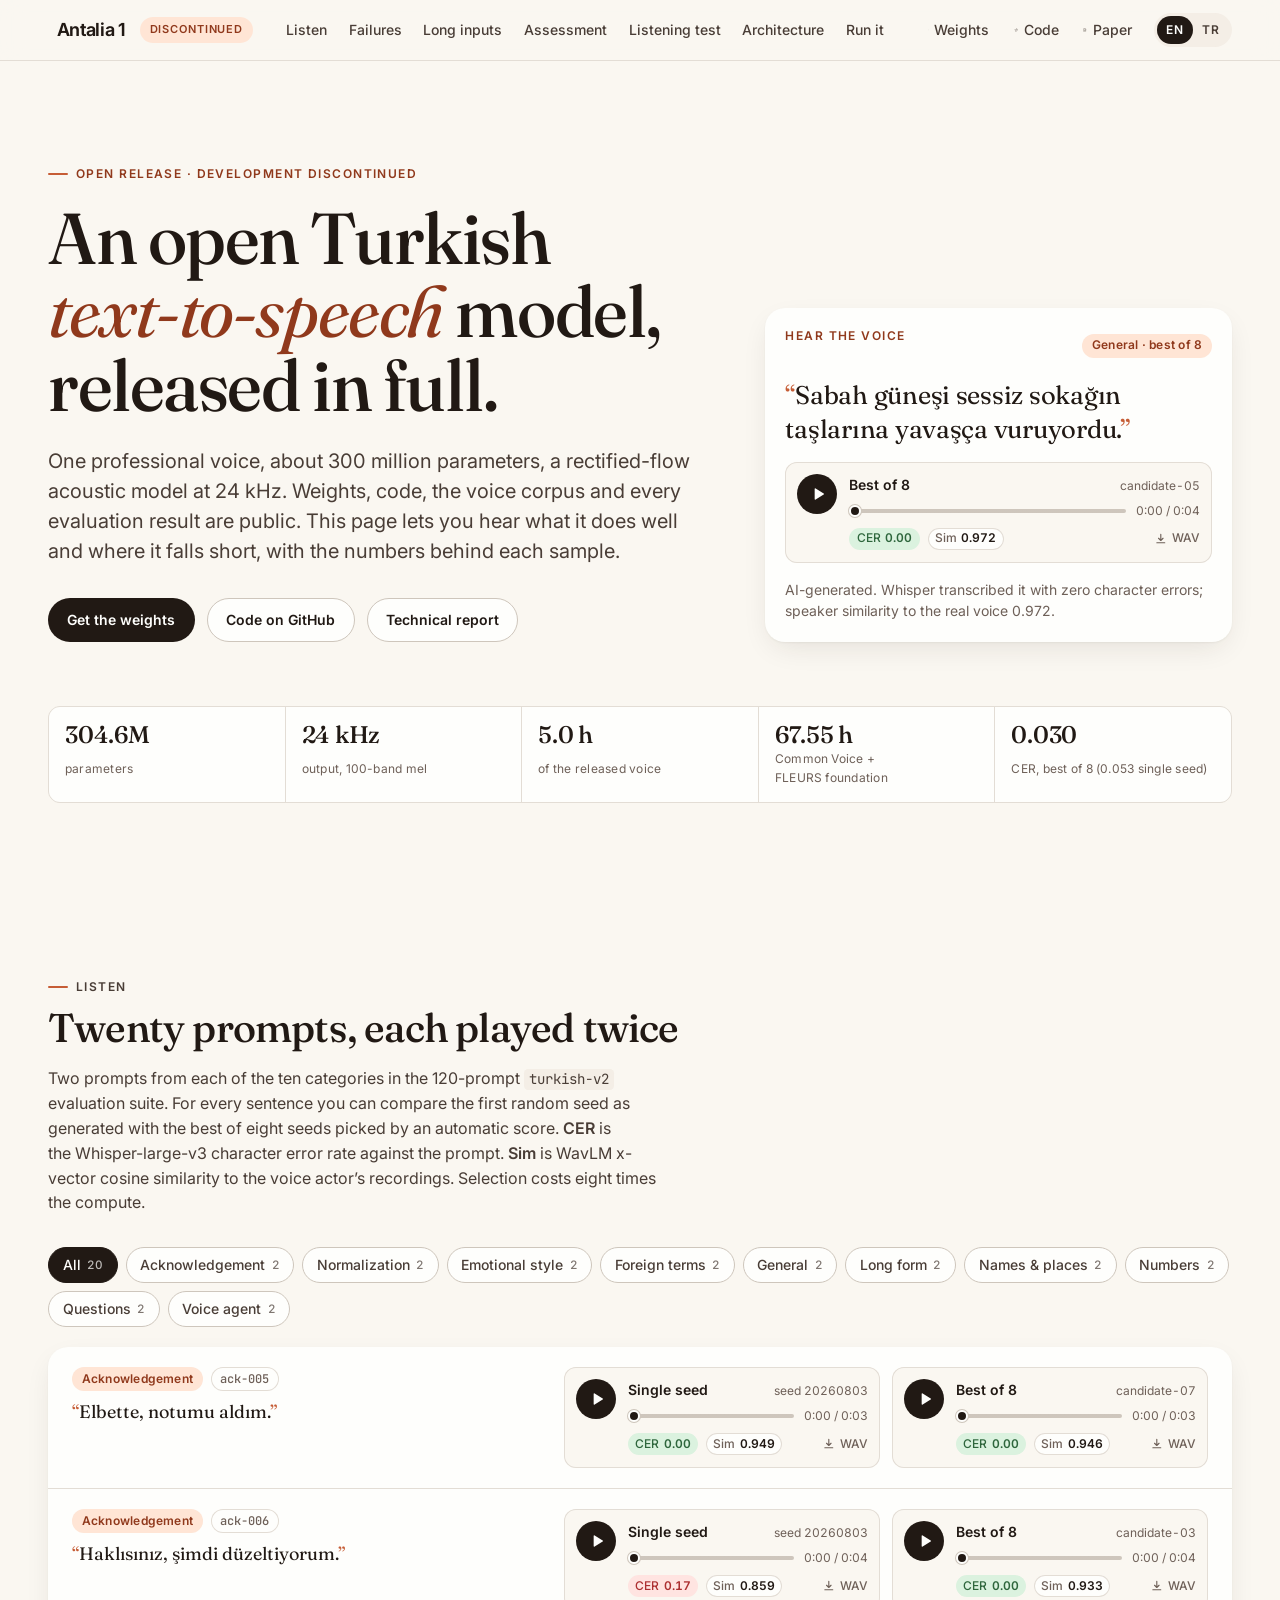
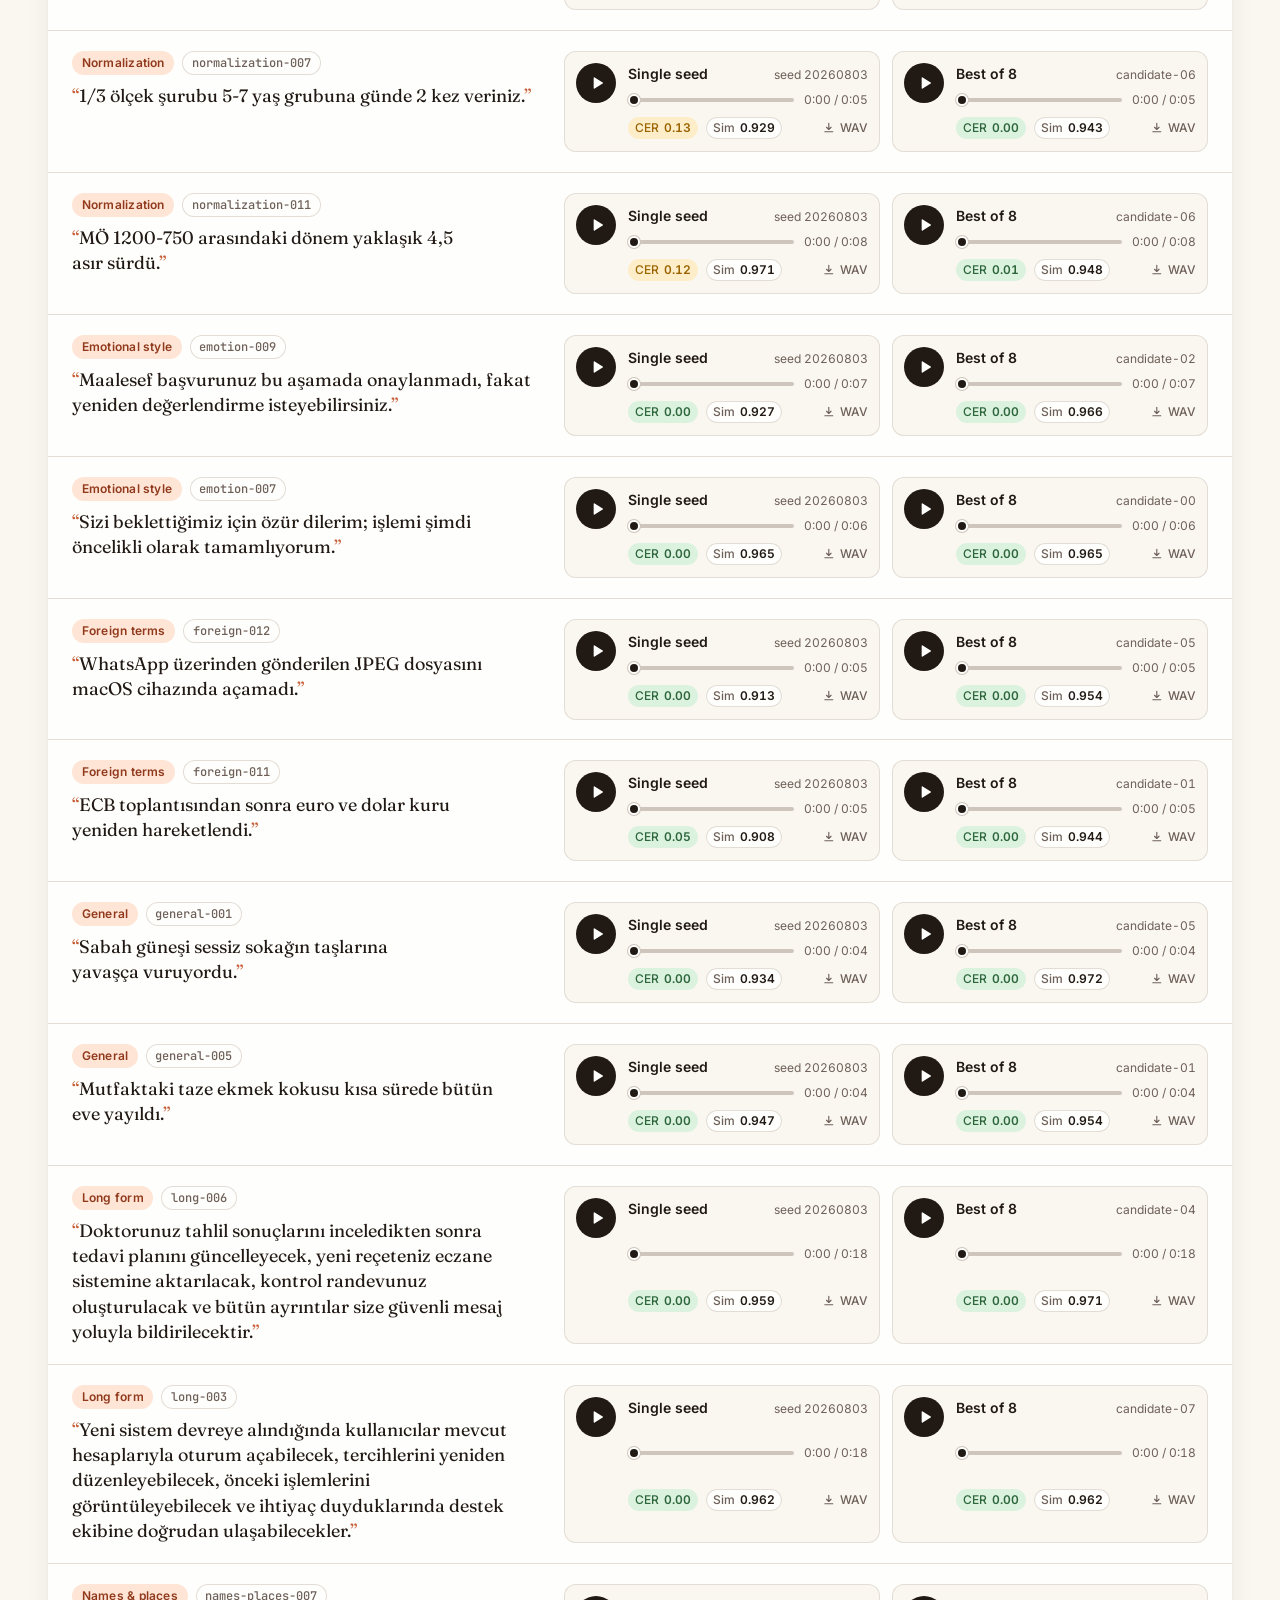
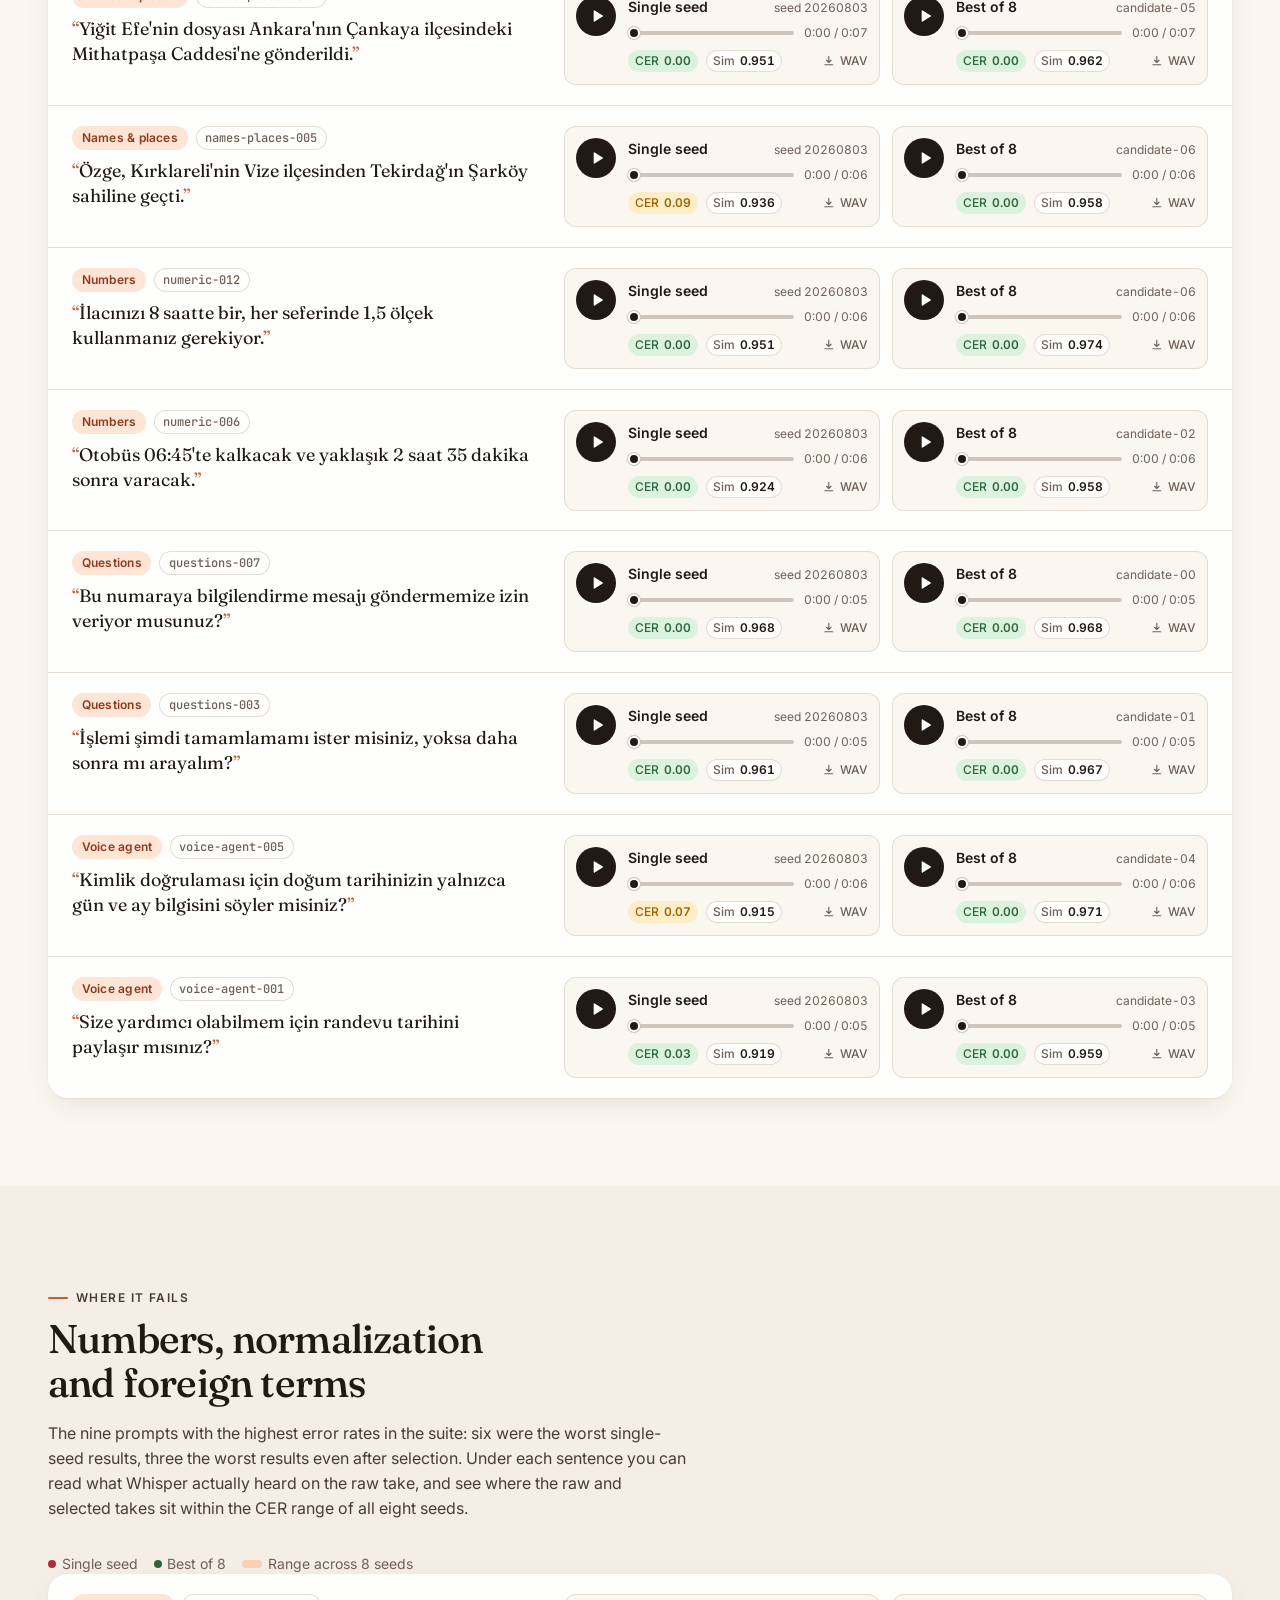
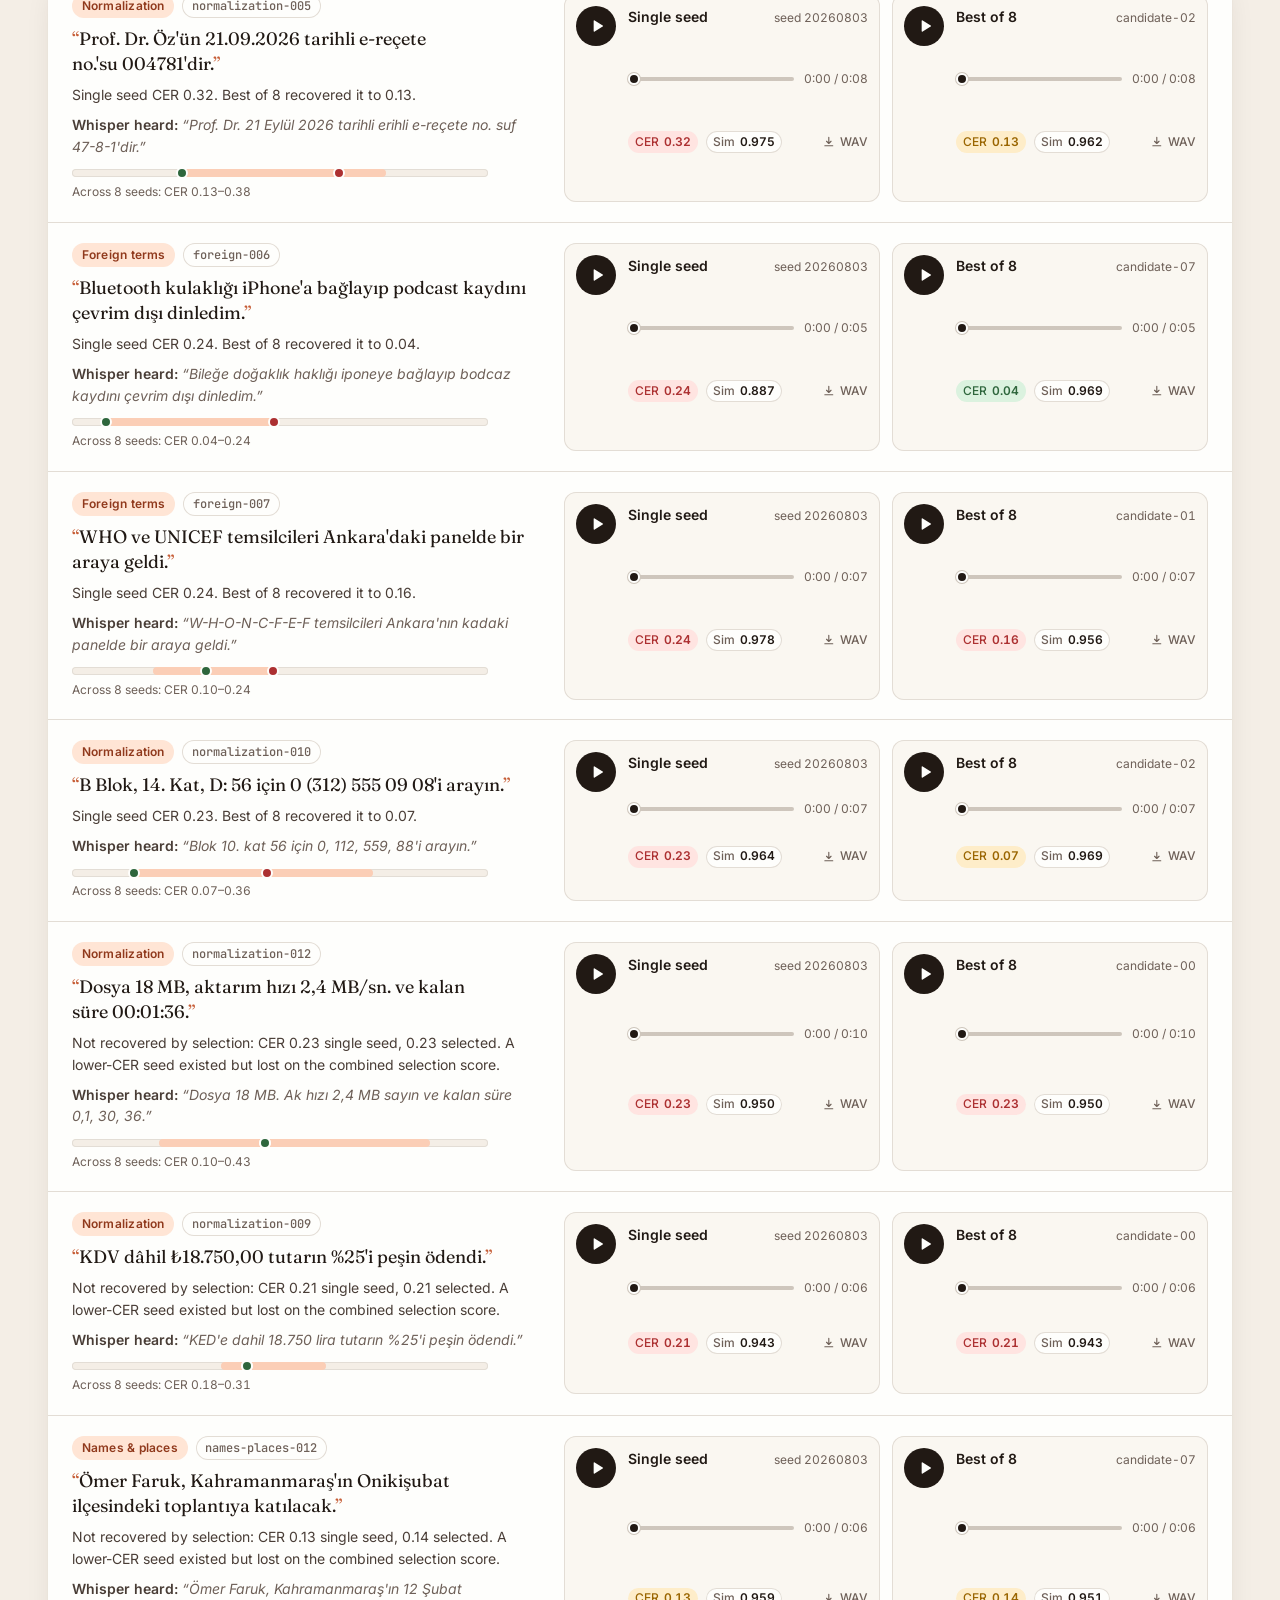
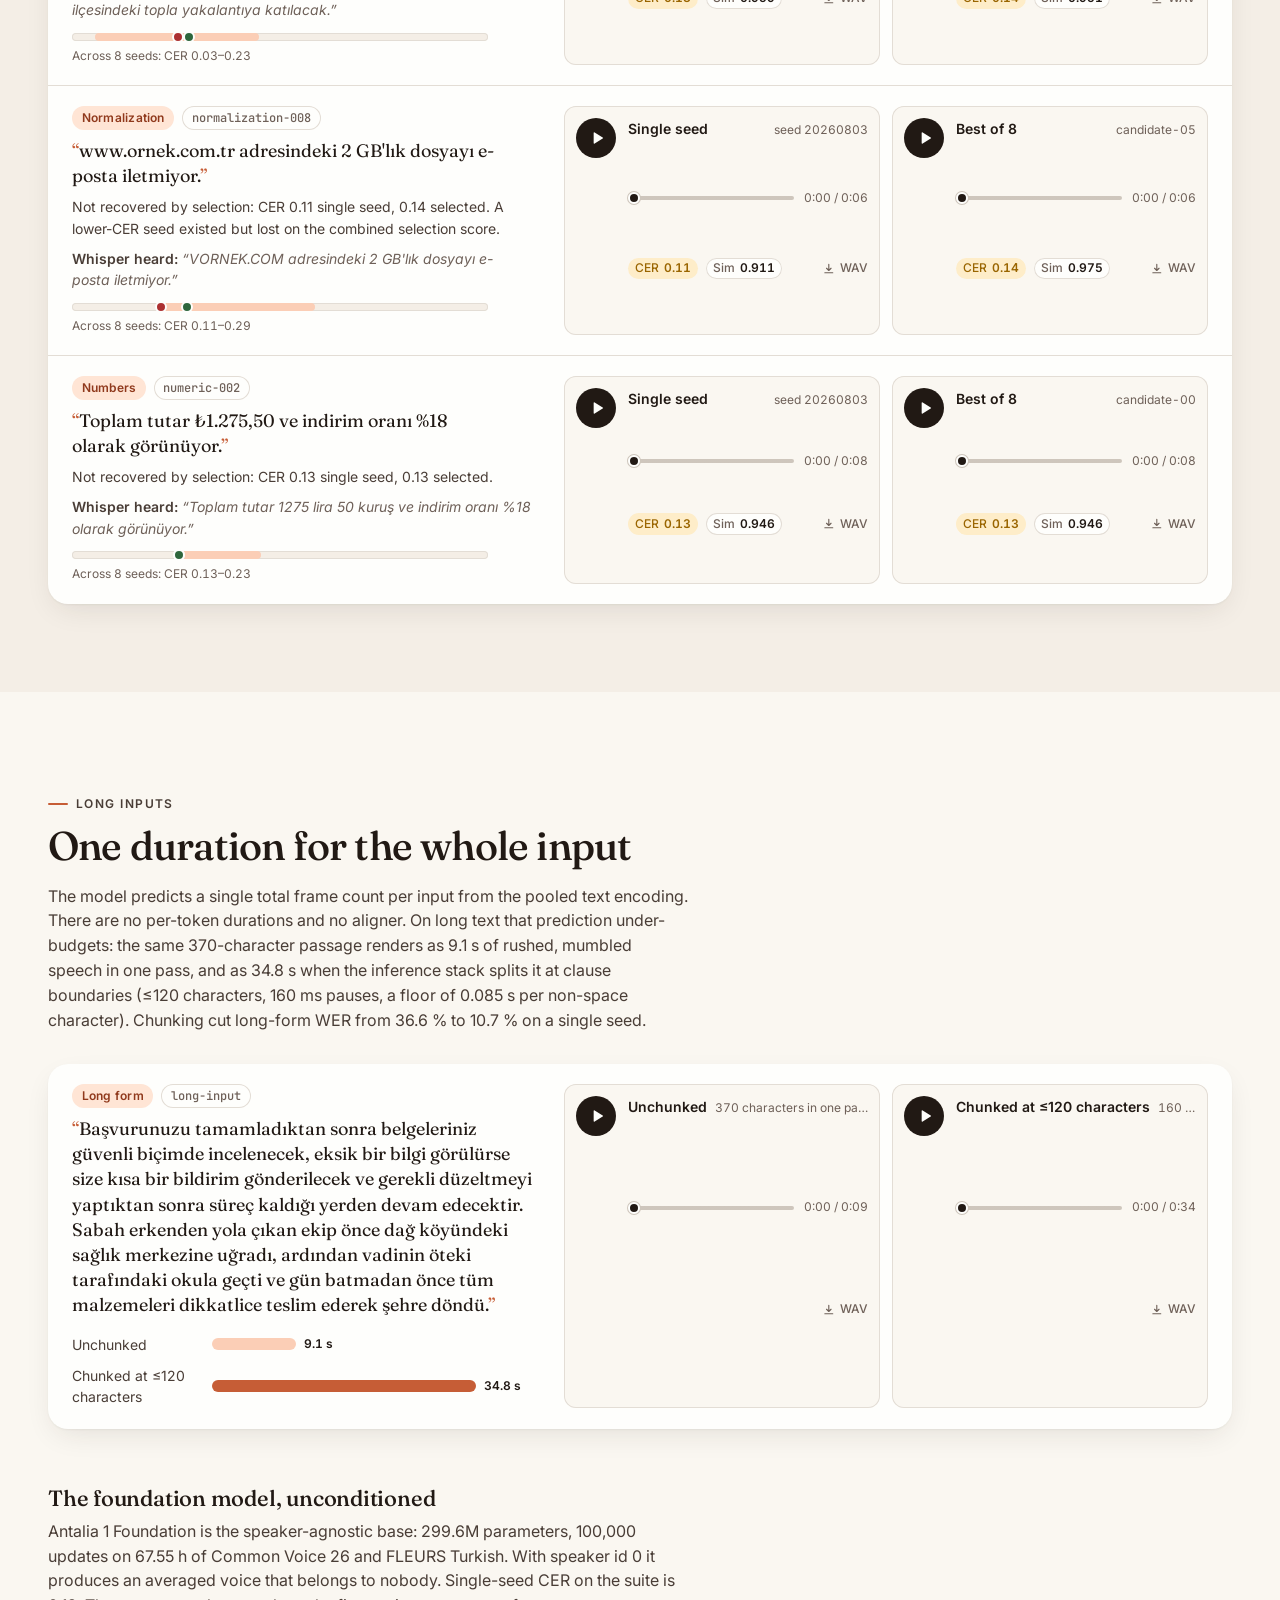
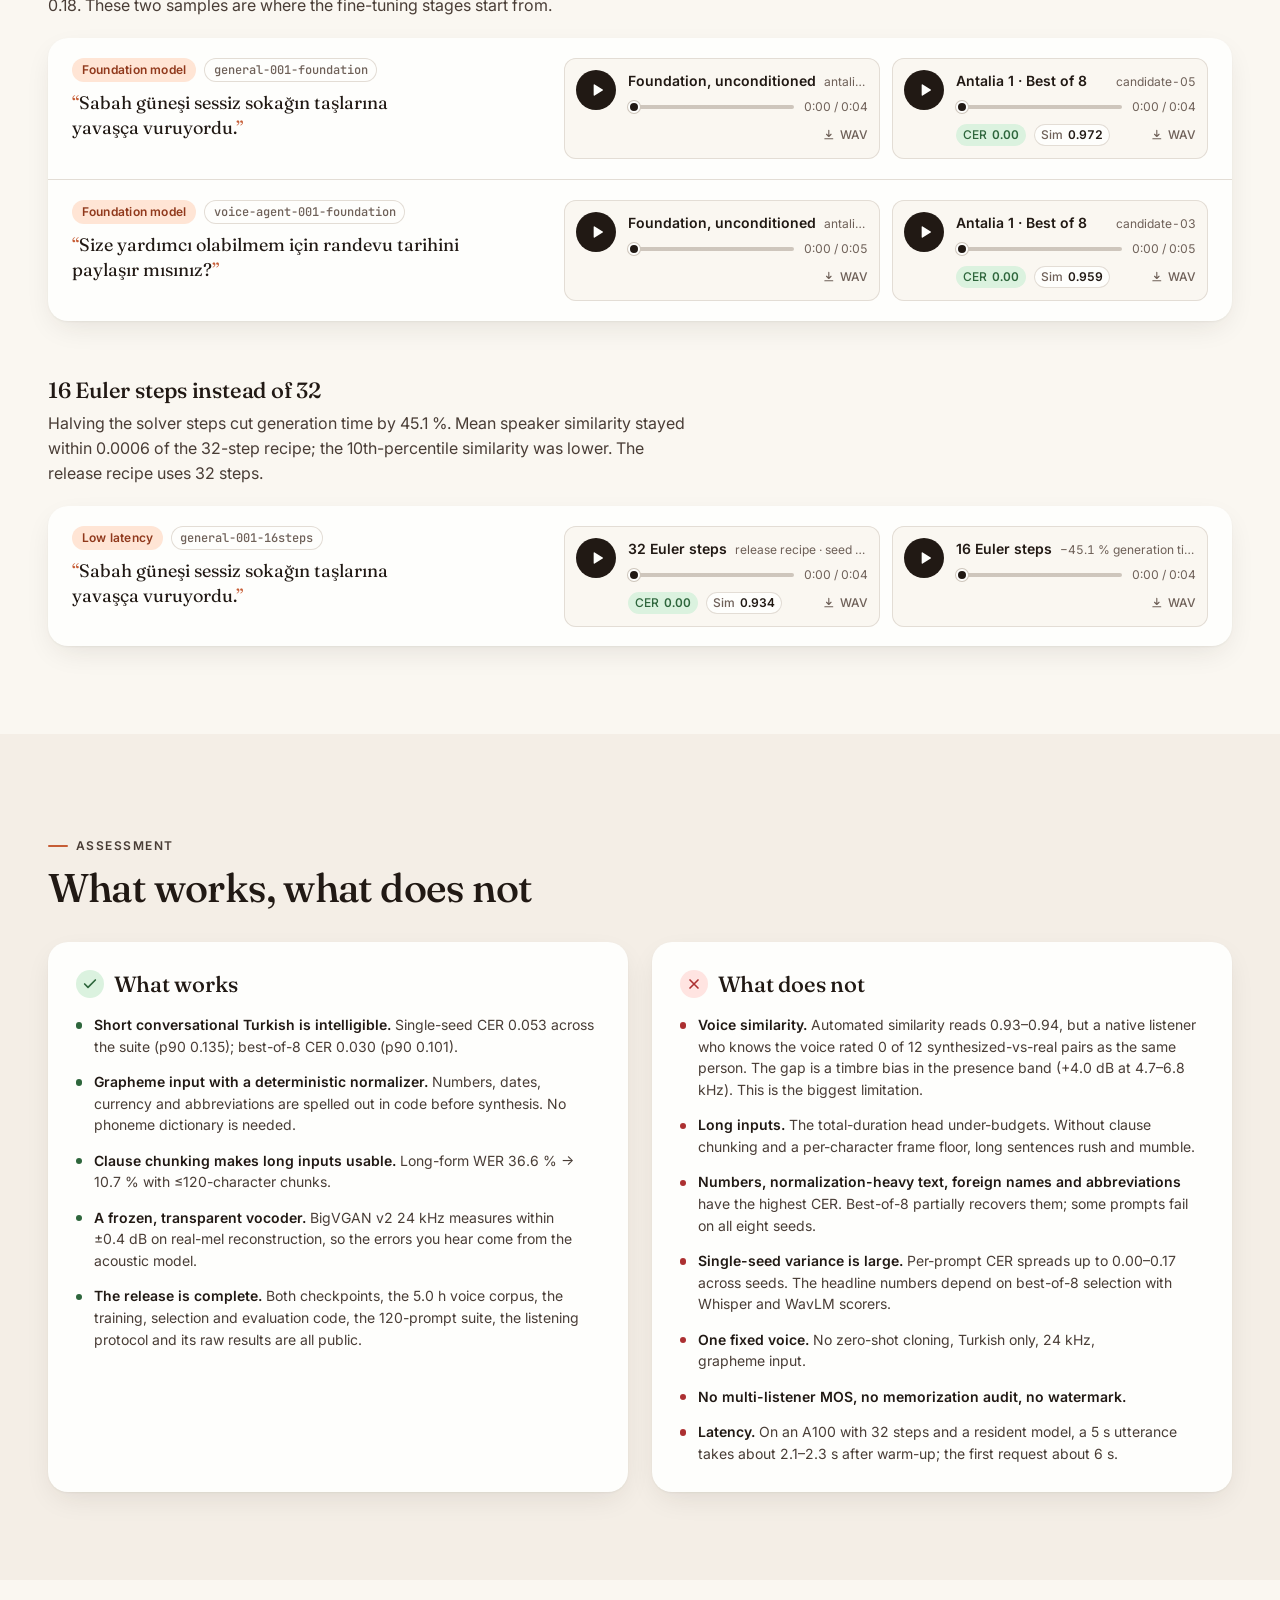
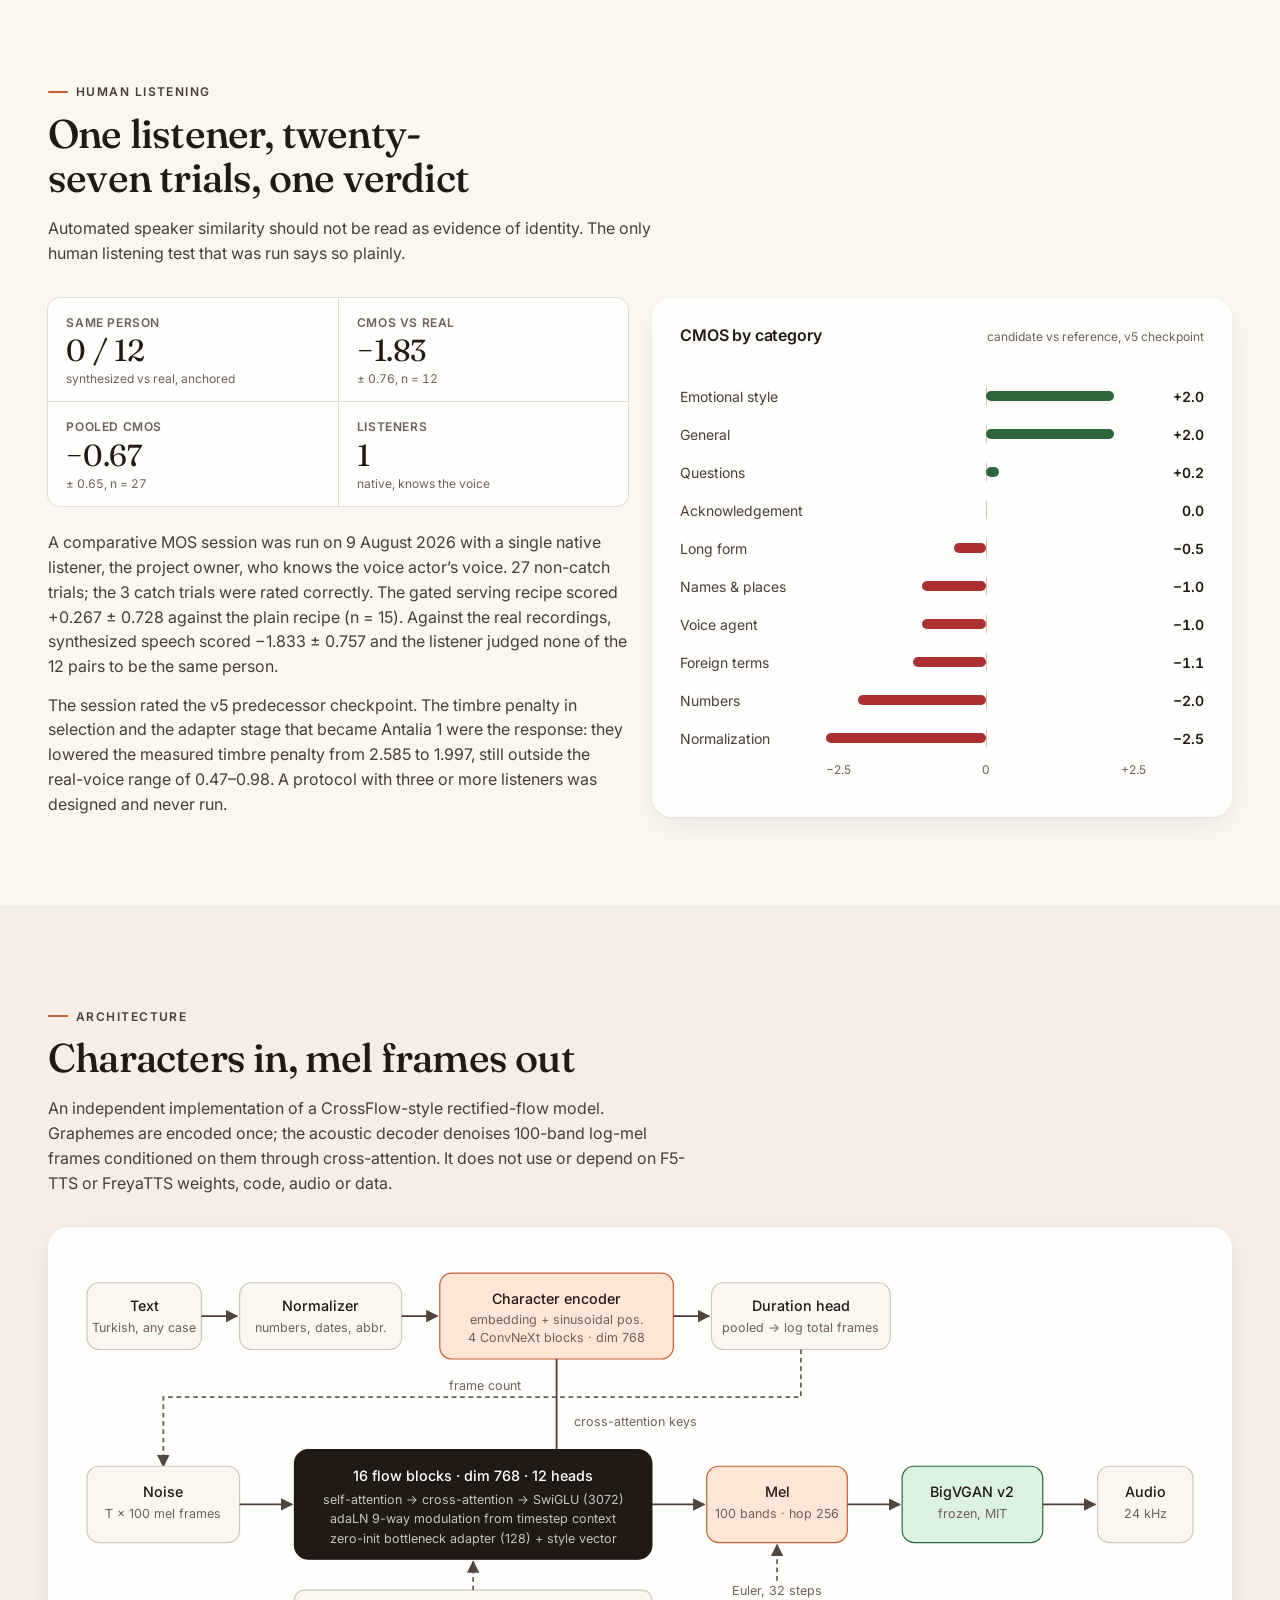
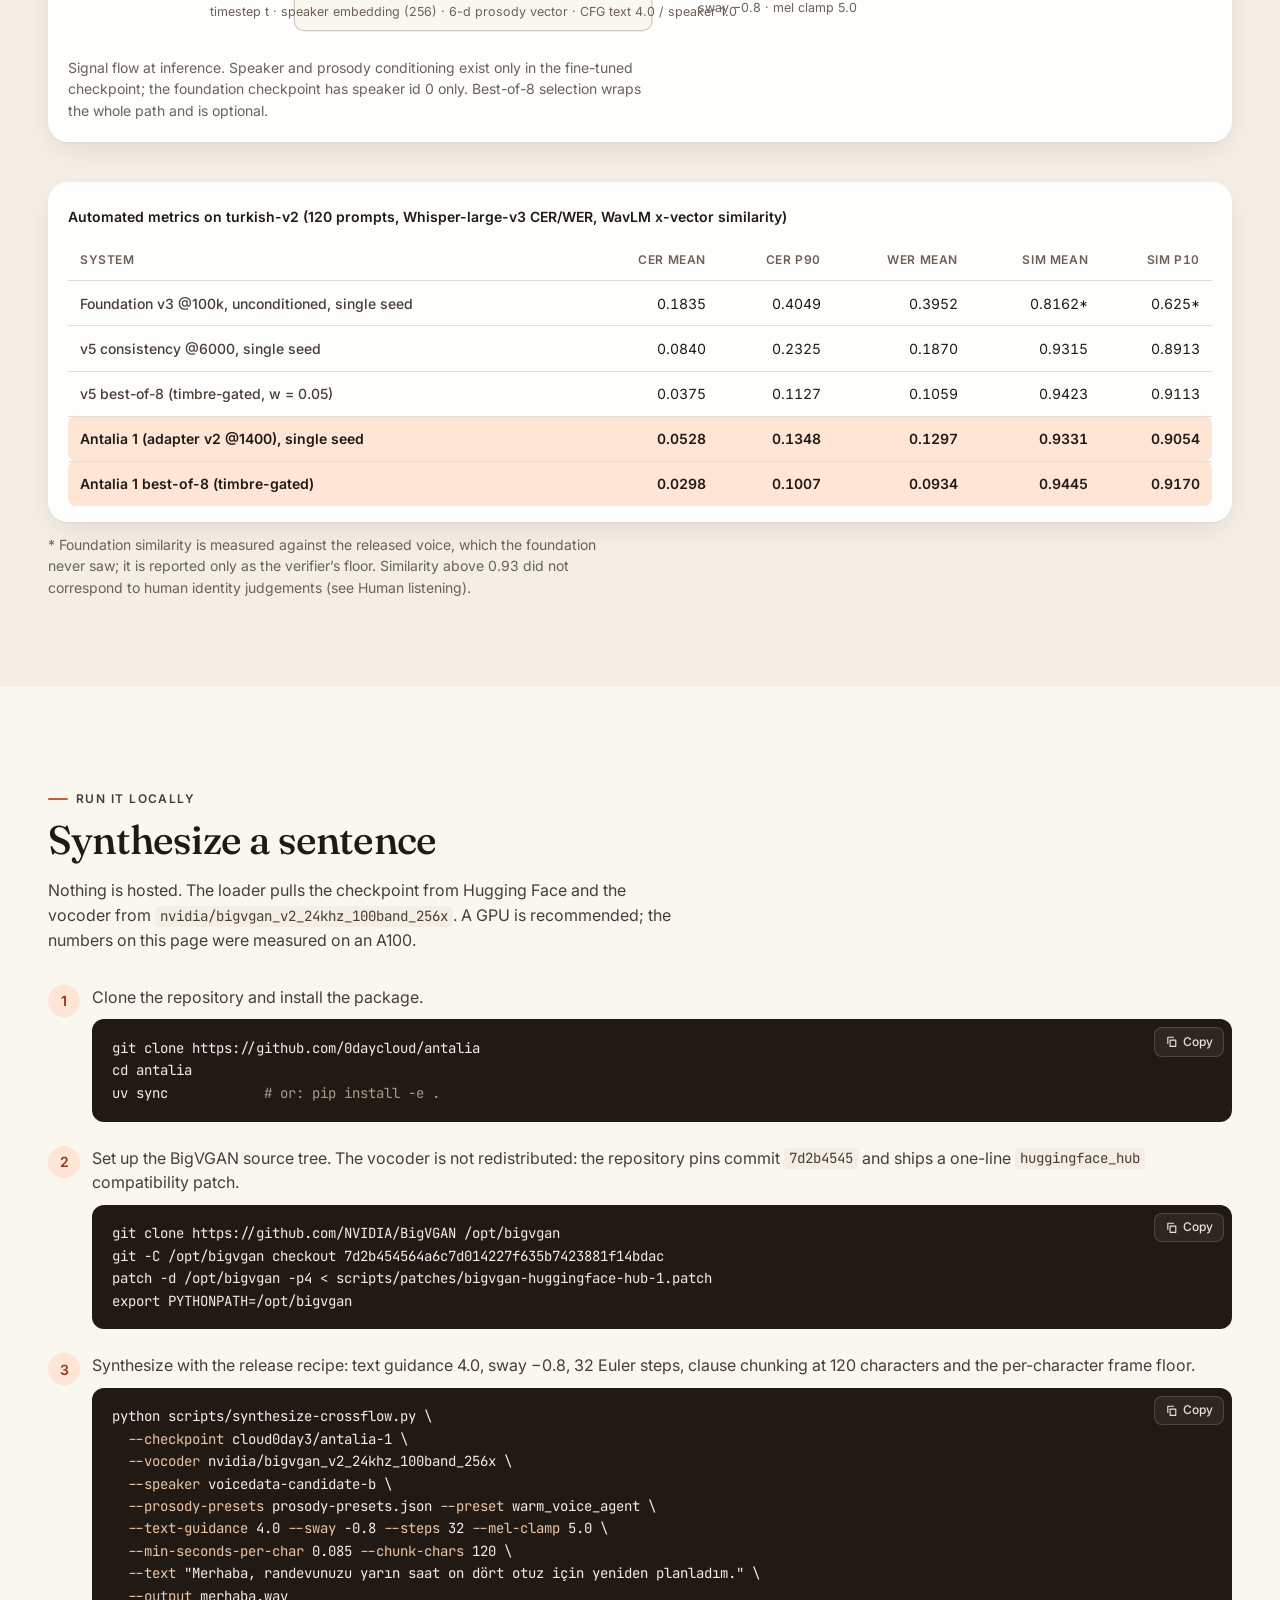
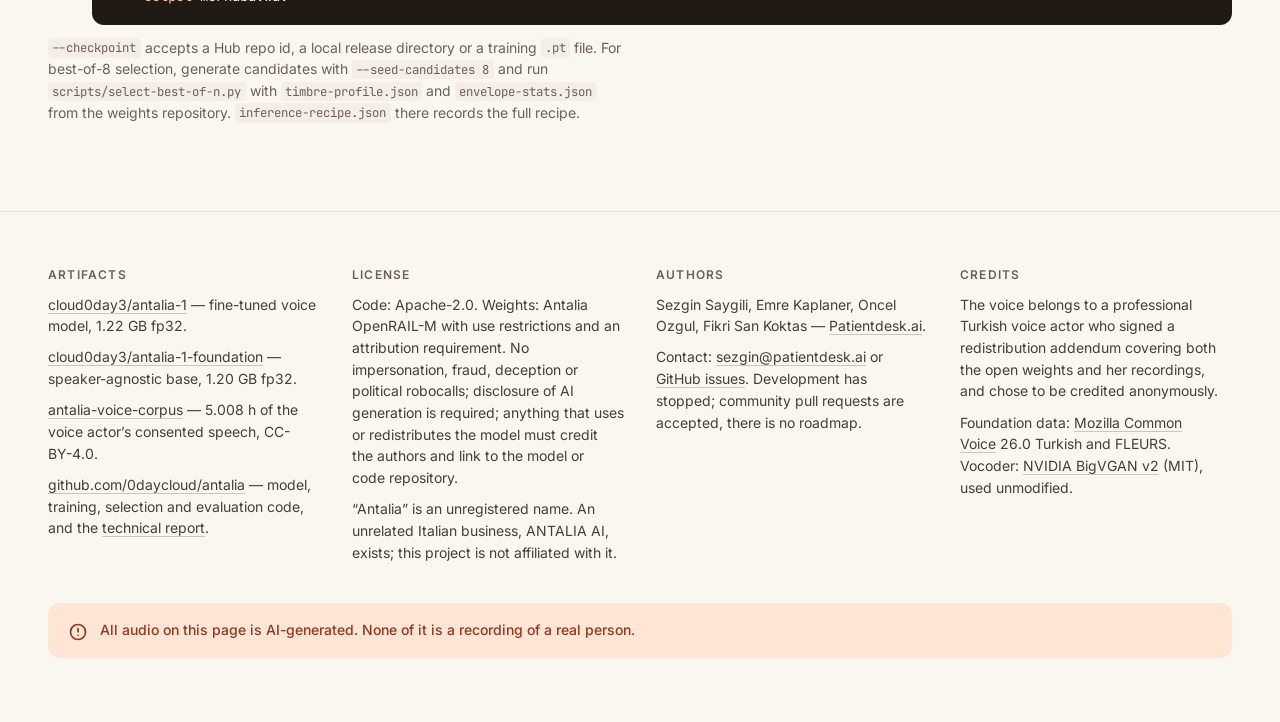
==== commit 20f9bfea: "Require attribution in the weights license The Antalia Open RAIL-M license now carries an attributio" ====
--- a/site/index.html
+++ b/site/index.html
@@ -399,7 +399,7 @@
         </div>
         <div>
           <h2>License</h2>
-          <p>Code: Apache-2.0. Weights: OpenRAIL-M with use restrictions. No impersonation, fraud, deception or political robocalls; disclosure of AI generation is required.</p>
+          <p>Code: Apache-2.0. Weights: Antalia OpenRAIL-M with use restrictions and an attribution requirement. No impersonation, fraud, deception or political robocalls; disclosure of AI generation is required; anything that uses or redistributes the model must credit the authors and link to the model or code repository.</p>
           <p>“Antalia” is an unregistered name. An unrelated Italian business, ANTALIA AI, exists; this project is not affiliated with it.</p>
         </div>
         <div>
